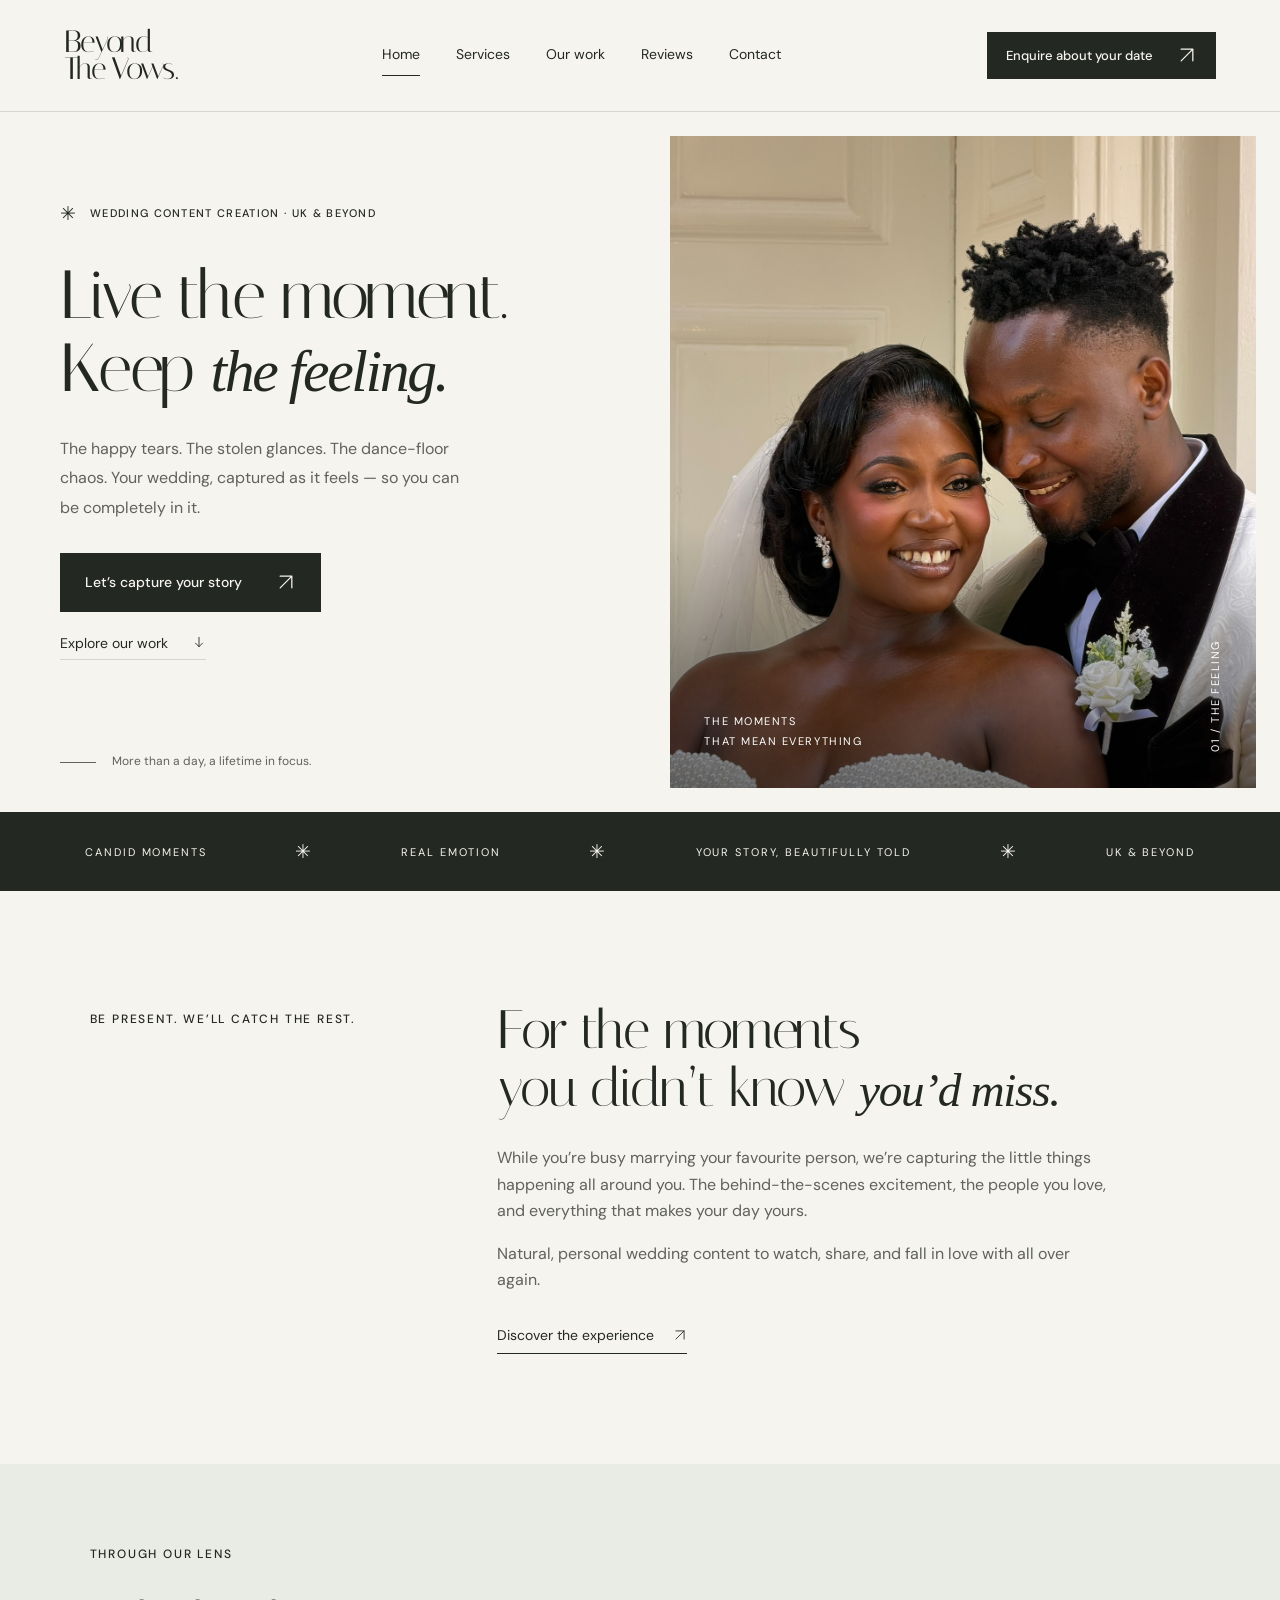
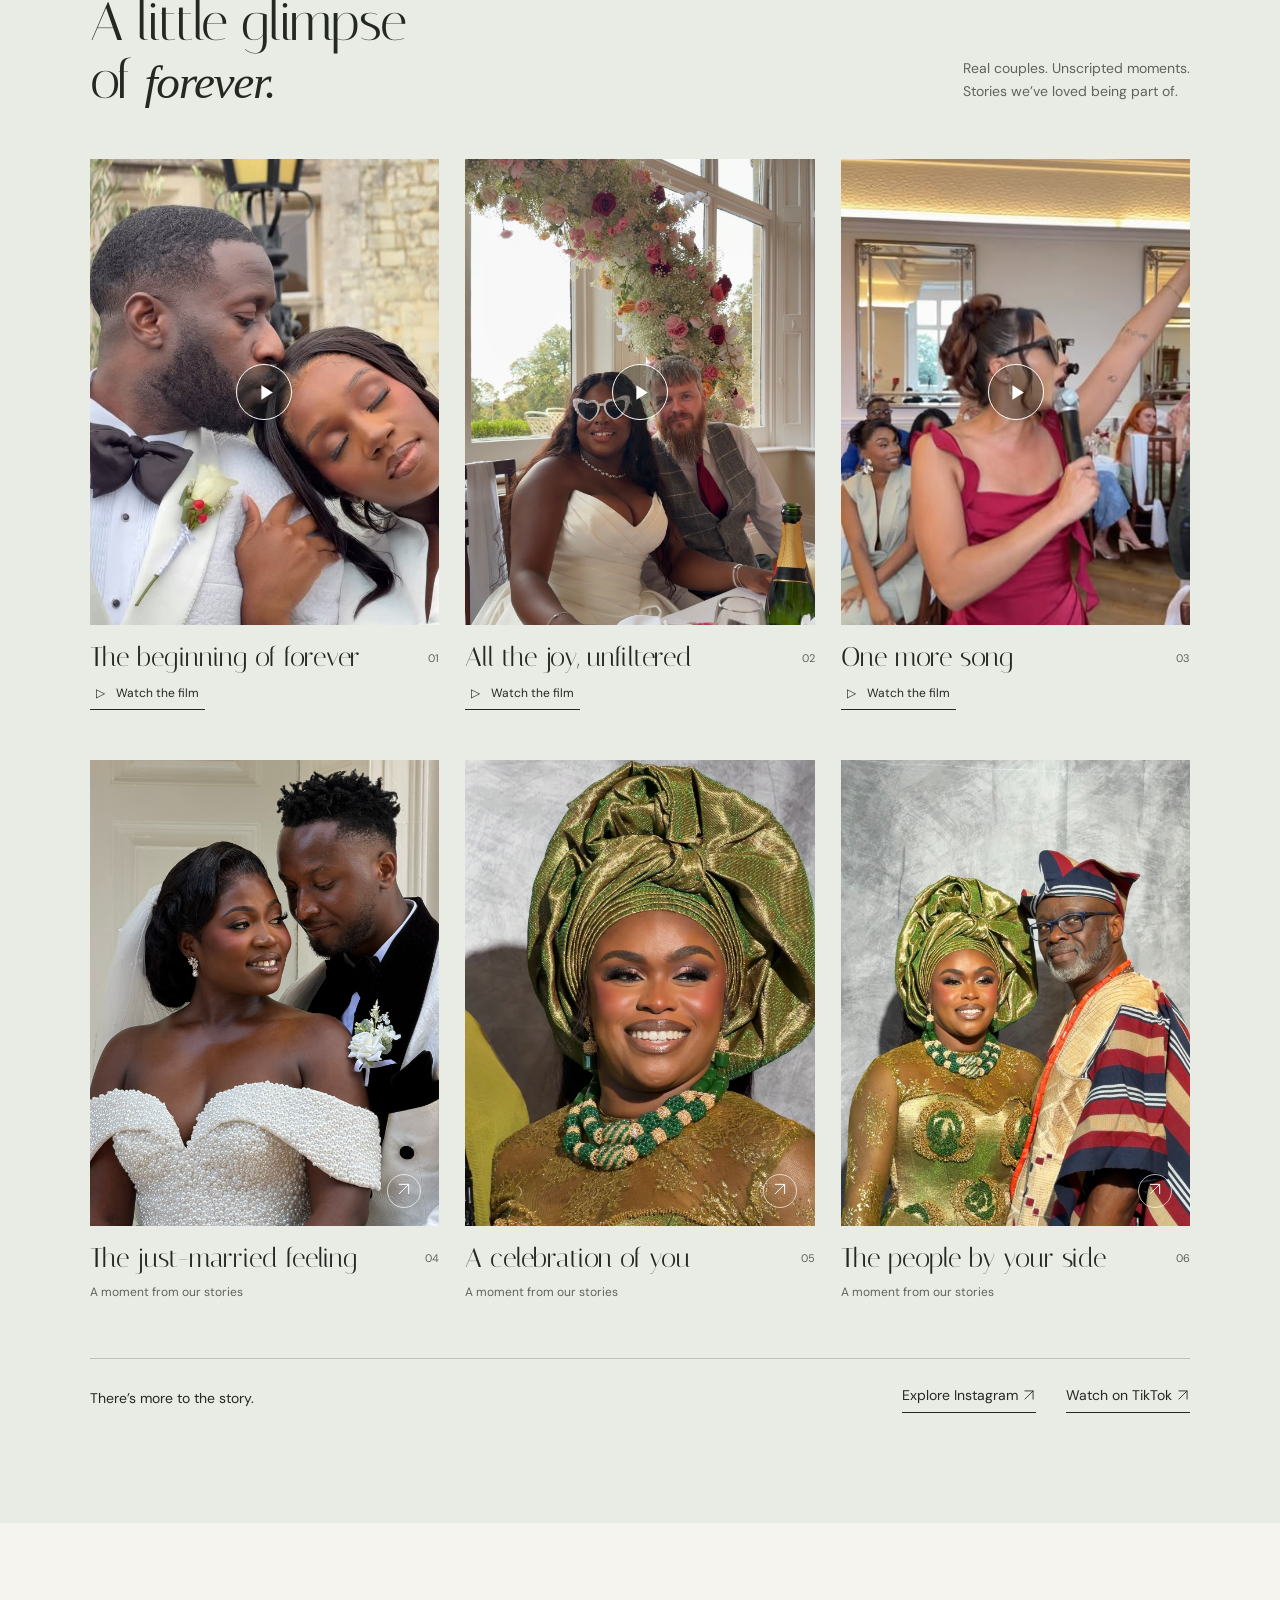
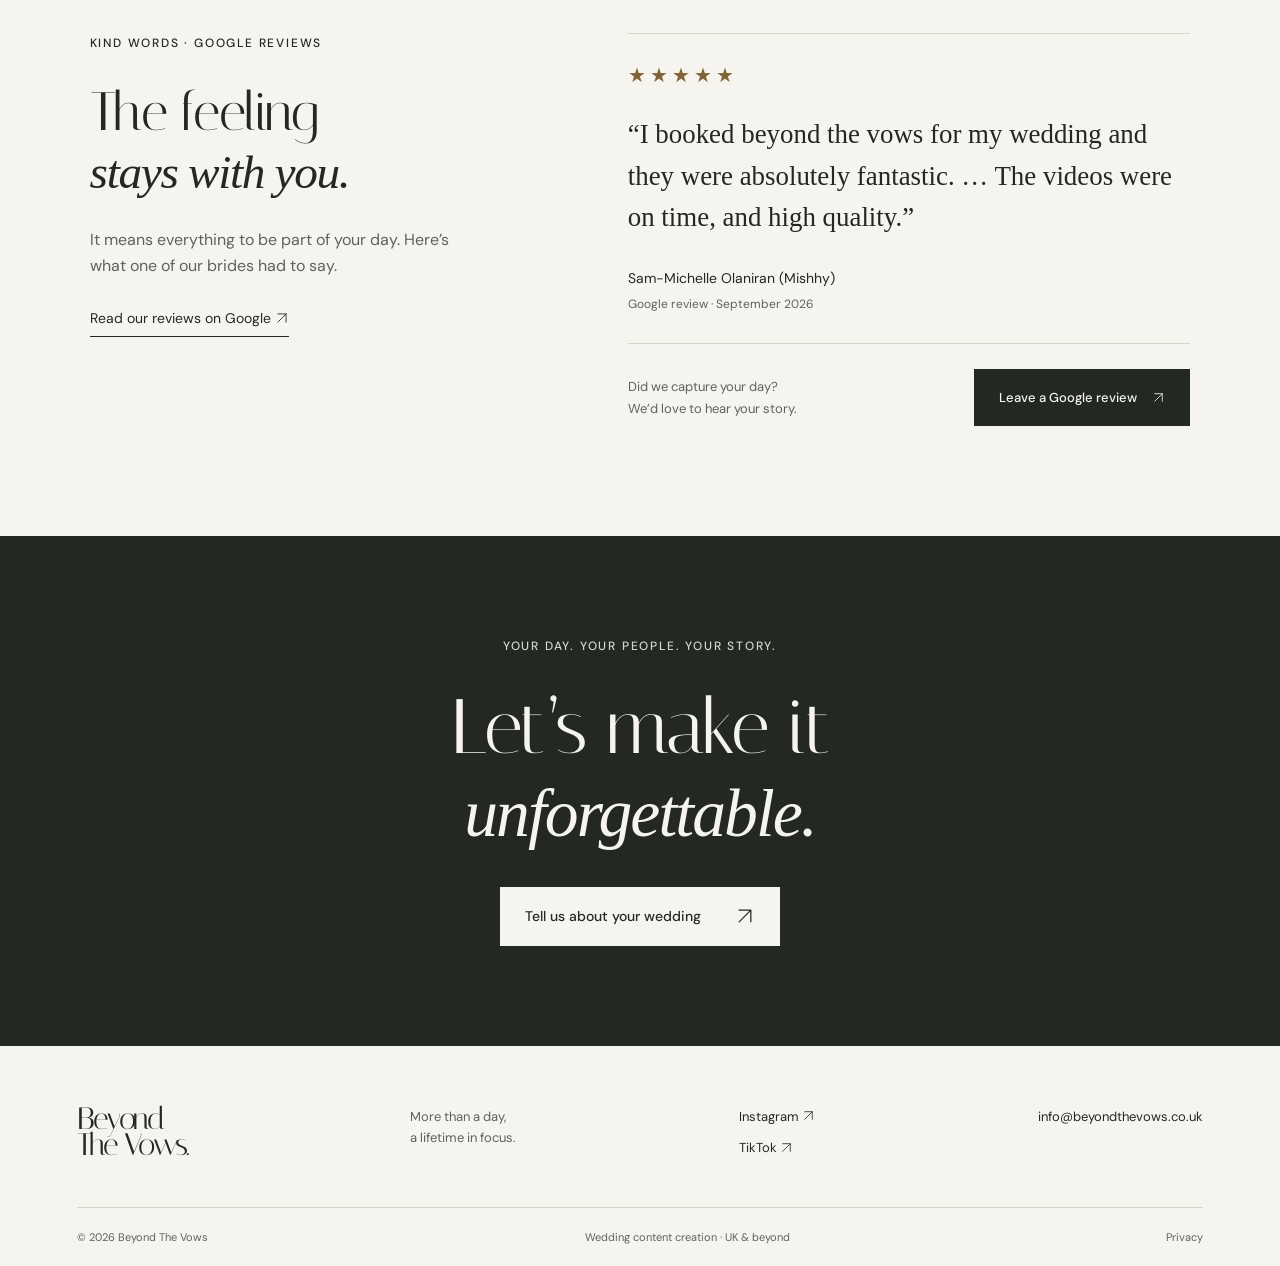
==== index.html @ 757d2499 "Keep enquiry submissions and confirmation on the website" ====
<!doctype html><html lang="en-GB"><head><meta charset="utf-8"><meta name="viewport" content="width=device-width,initial-scale=1"><title>Wedding content creation, UK & beyond | Beyond The Vows</title><meta name="description" content="Candid wedding content for the moments you want to relive. Explore real weddings with Beyond The Vows, serving the UK and beyond."><meta name="theme-color" content="#242823"><link rel="icon" type="image/svg+xml" href="assets/favicon.svg"><link rel="preconnect" href="https://fonts.googleapis.com"><link rel="preconnect" href="https://fonts.gstatic.com" crossorigin><link href="https://fonts.googleapis.com/css2?family=DM+Sans:wght@400;500;600&family=Italiana&display=swap" rel="stylesheet"><link rel="stylesheet" href="assets/style.css?v=20260917d"><script src="assets/site.js?v=20260917d" defer></script></head><body><a class="skip" href="#main">Skip to content</a><header class="header"><a class="wordmark" href="index.html" aria-label="Beyond The Vows home">Beyond<span>The Vows<span class="logo-dot">.</span></span></a><button class="menu-toggle" aria-controls="navigation" aria-expanded="false">Menu <span aria-hidden="true">☰</span></button><nav id="navigation" aria-label="Main navigation"><a href="index.html" aria-current="page" >Home</a><a href="services.html" >Services</a><a href="index.html#our-work" >Our work</a><a href="index.html#reviews">Reviews</a><a href="contact.html" >Contact</a></nav><a class="button small header-cta" href="contact.html">Enquire about your date <span aria-hidden="true"><svg class="arrow-icon" xmlns="http://www.w3.org/2000/svg" viewBox="0 0 24 24" aria-hidden="true" focusable="false"><path d="M5 19 19 5M5 5h14v14"/></svg></span></a></header><main id="main"><section class="hero"><div class="hero-copy"><p class="eyebrow"><span class="tiny-star" aria-hidden="true">✳</span> WEDDING CONTENT CREATION · UK & BEYOND</p><h1>Live the moment.<br>Keep <em>the feeling.</em></h1><p class="hero-description">The happy tears. The stolen glances. The dance-floor chaos. Your wedding, captured as it feels — so you can be completely in it.</p><a class="button" href="contact.html">Let’s capture your story <span aria-hidden="true"><svg class="arrow-icon" xmlns="http://www.w3.org/2000/svg" viewBox="0 0 24 24" aria-hidden="true" focusable="false"><path d="M5 19 19 5M5 5h14v14"/></svg></span></a><a class="hero-work" href="#our-work">Explore our work <span aria-hidden="true"><svg class="arrow-icon" xmlns="http://www.w3.org/2000/svg" viewBox="0 0 24 24" aria-hidden="true" focusable="false"><path d="M12 4v16m-6-6 6 6 6-6"/></svg></span></a><div class="hero-note"><span class="rule"></span><span>More than a day, a lifetime in focus.</span></div></div><div class="hero-photo"><img src="assets/wedding-smiles.jpg" alt="A smiling bride and groom embracing in their wedding outfits" width="1330" height="2364" fetchpriority="high"><div class="photo-corner">THE MOMENTS<br>THAT MEAN EVERYTHING</div><span class="photo-index">01 / THE FEELING</span></div></section><div class="ribbon"><span>CANDID MOMENTS</span><span aria-hidden="true">✳</span><span>REAL EMOTION</span><span aria-hidden="true">✳</span><span>YOUR STORY, BEAUTIFULLY TOLD</span><span aria-hidden="true">✳</span><span>UK & BEYOND</span></div><section class="intro section"><p class="eyebrow">BE PRESENT. WE’LL CATCH THE REST.</p><div><h2>For the moments<br>you didn’t know <em>you’d miss.</em></h2><p>While you’re busy marrying your favourite person, we’re capturing the little things happening all around you. The behind-the-scenes excitement, the people you love, and everything that makes your day yours.</p><p>Natural, personal wedding content to watch, share, and fall in love with all over again.</p><a class="text-link" href="services.html">Discover the experience <span aria-hidden="true"><svg class="arrow-icon" xmlns="http://www.w3.org/2000/svg" viewBox="0 0 24 24" aria-hidden="true" focusable="false"><path d="M5 19 19 5M5 5h14v14"/></svg></span></a></div></section><section class="portfolio section" id="our-work"><div class="section-heading"><div><p class="eyebrow">THROUGH OUR LENS</p><h2>A little glimpse<br>of <em>forever.</em></h2></div><p>Real couples. Unscripted moments.<br>Stories we’ve loved being part of.</p></div><div class="gallery"><article class="gallery-card"><button class="gallery-image film-cover" data-instagram="DRDBR7rDGBU" data-title="The beginning of forever" aria-label="Play film: The beginning of forever" aria-haspopup="dialog"><img src="assets/beginning-of-forever-cover.jpg" alt="Cover of Seyi and Sam-Michelle’s wedding film" width="640" height="1136" loading="lazy"><span class="image-play" aria-hidden="true"><svg viewBox="0 0 24 24" focusable="false"><path d="m9 5 11 7-11 7Z"/></svg></span></button><div class="card-caption"><h3>The beginning of forever</h3><span>01</span></div><button class="text-link video-link" data-instagram="DRDBR7rDGBU" data-title="The beginning of forever" aria-label="Watch the film: The beginning of forever" aria-haspopup="dialog"><span aria-hidden="true">▷</span> Watch the film</button></article><article class="gallery-card"><button class="gallery-image film-cover" data-instagram="DdHha7pMp6d" data-title="All the joy, unfiltered" aria-label="Play film: All the joy, unfiltered" aria-haspopup="dialog"><img src="assets/all-the-joy-cover.jpg" alt="Newlyweds celebrating beneath a pink and white floral arch" width="1206" height="2132" loading="lazy"><span class="image-play" aria-hidden="true"><svg viewBox="0 0 24 24" focusable="false"><path d="m9 5 11 7-11 7Z"/></svg></span></button><div class="card-caption"><h3>All the joy, unfiltered</h3><span>02</span></div><button class="text-link video-link" data-instagram="DdHha7pMp6d" data-title="All the joy, unfiltered" aria-label="Watch the film: All the joy, unfiltered" aria-haspopup="dialog"><span aria-hidden="true">▷</span> Watch the film</button></article><article class="gallery-card"><button class="gallery-image film-cover" data-video="7684363914225732886" data-title="One more song" aria-label="Play film: One more song" aria-haspopup="dialog"><img src="assets/party.jpg" alt="A wedding guest singing at the reception" width="640" height="1138" loading="lazy"><span class="image-play" aria-hidden="true"><svg viewBox="0 0 24 24" focusable="false"><path d="m9 5 11 7-11 7Z"/></svg></span></button><div class="card-caption"><h3>One more song</h3><span>03</span></div><button class="text-link video-link" data-video="7684363914225732886" data-title="One more song" aria-label="Watch the film: One more song" aria-haspopup="dialog"><span aria-hidden="true">▷</span> Watch the film</button></article><article class="gallery-card"><button class="gallery-image" data-image="assets/wedding-embrace.jpg" data-title="The just-married feeling" aria-label="View photo: The just-married feeling"><img src="assets/wedding-embrace.jpg" alt="A bride holding white calla lilies with her groom beside her" width="1330" height="2364" loading="lazy"><span class="image-expand" aria-hidden="true"><svg class="arrow-icon" xmlns="http://www.w3.org/2000/svg" viewBox="0 0 24 24" aria-hidden="true" focusable="false"><path d="M5 19 19 5M5 5h14v14"/></svg></span></button><div class="card-caption"><h3>The just-married feeling</h3><span>04</span></div><p class="photo-label">A moment from our stories</p></article><article class="gallery-card"><button class="gallery-image" data-image="assets/traditional-bride.jpg" data-title="A celebration of you" aria-label="View photo: A celebration of you"><img src="assets/traditional-bride.jpg" alt="A smiling bride wearing a green gele and gold embroidered outfit" width="1206" height="2125" loading="lazy"><span class="image-expand" aria-hidden="true"><svg class="arrow-icon" xmlns="http://www.w3.org/2000/svg" viewBox="0 0 24 24" aria-hidden="true" focusable="false"><path d="M5 19 19 5M5 5h14v14"/></svg></span></button><div class="card-caption"><h3>A celebration of you</h3><span>05</span></div><p class="photo-label">A moment from our stories</p></article><article class="gallery-card"><button class="gallery-image" data-image="assets/traditional-portrait.jpg" data-title="The people by your side" aria-label="View photo: The people by your side"><img src="assets/traditional-portrait.jpg" alt="A bride in green and gold standing beside a guest in traditional attire" width="1206" height="2138" loading="lazy"><span class="image-expand" aria-hidden="true"><svg class="arrow-icon" xmlns="http://www.w3.org/2000/svg" viewBox="0 0 24 24" aria-hidden="true" focusable="false"><path d="M5 19 19 5M5 5h14v14"/></svg></span></button><div class="card-caption"><h3>The people by your side</h3><span>06</span></div><p class="photo-label">A moment from our stories</p></article></div><div class="social-line"><span>There’s more to the story.</span><a class="text-link" href="https://www.instagram.com/beyondthevows.co/" target="_blank" rel="noopener noreferrer">Explore Instagram <svg class="arrow-icon" xmlns="http://www.w3.org/2000/svg" viewBox="0 0 24 24" aria-hidden="true" focusable="false"><path d="M5 19 19 5M5 5h14v14"/></svg></a><a class="text-link" href="https://www.tiktok.com/@beyondthevows.co" target="_blank" rel="noopener noreferrer">Watch on TikTok <svg class="arrow-icon" xmlns="http://www.w3.org/2000/svg" viewBox="0 0 24 24" aria-hidden="true" focusable="false"><path d="M5 19 19 5M5 5h14v14"/></svg></a></div></section><section class="reviews section" id="reviews" aria-labelledby="reviews-title">
<div class="reviews-intro"><p class="eyebrow">KIND WORDS · GOOGLE REVIEWS</p><h2 id="reviews-title">The feeling<br><em>stays with you.</em></h2><p>It means everything to be part of your day. Here’s what one of our brides had to say.</p><a class="text-link" href="https://www.google.com/maps?cid=11068887246917935304" target="_blank" rel="noopener noreferrer">Read our reviews on Google <svg class="arrow-icon" xmlns="http://www.w3.org/2000/svg" viewBox="0 0 24 24" aria-hidden="true" focusable="false"><path d="M5 19 19 5M5 5h14v14"/></svg></a></div>
<div class="review-card"><p class="review-stars" aria-label="5 out of 5 stars"><span aria-hidden="true">★★★★★</span></p><blockquote cite="https://www.google.com/maps?cid=11068887246917935304"><p>“I booked beyond the vows for my wedding and they were absolutely fantastic. … The videos were on time, and high quality.”</p></blockquote><p class="review-author">Sam-Michelle Olaniran (Mishhy)<span>Google review · September 2026</span></p><div class="review-invitation"><p>Did we capture your day?<br>We’d love to hear your story.</p><a class="button" href="https://g.page/r/CcggZTtOlpyZECE/review" target="_blank" rel="noopener noreferrer">Leave a Google review <svg class="arrow-icon" xmlns="http://www.w3.org/2000/svg" viewBox="0 0 24 24" aria-hidden="true" focusable="false"><path d="M5 19 19 5M5 5h14v14"/></svg></a></div></div>
</section><section class="closing"><p class="eyebrow">YOUR DAY. YOUR PEOPLE. YOUR STORY.</p><h2>Let’s make it<br><em>unforgettable.</em></h2><a class="button cream" href="contact.html">Tell us about your wedding <span aria-hidden="true"><svg class="arrow-icon" xmlns="http://www.w3.org/2000/svg" viewBox="0 0 24 24" aria-hidden="true" focusable="false"><path d="M5 19 19 5M5 5h14v14"/></svg></span></a></section></main><footer><div class="footer-top"><a class="wordmark" href="index.html">Beyond<span>The Vows.</span></a><p>More than a day,<br>a lifetime in focus.</p><div><a href="https://www.instagram.com/beyondthevows.co/" target="_blank" rel="noopener noreferrer">Instagram <svg class="arrow-icon" xmlns="http://www.w3.org/2000/svg" viewBox="0 0 24 24" aria-hidden="true" focusable="false"><path d="M5 19 19 5M5 5h14v14"/></svg></a><a href="https://www.tiktok.com/@beyondthevows.co" target="_blank" rel="noopener noreferrer">TikTok <svg class="arrow-icon" xmlns="http://www.w3.org/2000/svg" viewBox="0 0 24 24" aria-hidden="true" focusable="false"><path d="M5 19 19 5M5 5h14v14"/></svg></a></div><a class="email" href="mailto:info@beyondthevows.co.uk">info@beyondthevows.co.uk</a></div><div class="footer-bottom"><span>© <span data-year>2026</span> Beyond The Vows</span><span>Wedding content creation · UK & beyond</span><a href="contact.html#privacy">Privacy</a></div></footer><dialog id="media-dialog" aria-labelledby="media-title"><div class="dialog-top"><h2 id="media-title">A moment to keep</h2><button class="close-dialog" aria-label="Close gallery">✕</button></div><div id="media-content"></div><p id="media-caption"></p></dialog></body></html>
---- assets/style.css ----
:root{--paper:#f6f4ef;--ink:#242823;--muted:#60625b;--line:#d6d6cd;--serif:'Italiana',Georgia,serif;--sans:'DM Sans',Arial,sans-serif}*{box-sizing:border-box}html{scroll-behavior:smooth;scroll-padding-top:100px}body{margin:0;background:var(--paper);color:var(--ink);font-family:var(--sans);font-size:16px;line-height:1.65}a{color:inherit;text-decoration:none}button,input,select,textarea{font:inherit}button,a,input,textarea,select{-webkit-tap-highlight-color:transparent}button{cursor:pointer;color:inherit}button:disabled{cursor:wait}a:focus-visible,button:focus-visible,input:focus-visible,textarea:focus-visible,select:focus-visible,summary:focus-visible{outline:2px solid #89633c;outline-offset:5px}img{display:block;width:100%;object-fit:cover}h1,h2,h3,p{margin-top:0}h1,h2,h3{font-family:var(--serif);font-weight:400;line-height:1.08}h1{font-size:clamp(3.5rem,5.3vw,6rem);letter-spacing:-.035em;margin-bottom:28px}h2{font-size:clamp(2.8rem,4.2vw,4.8rem);letter-spacing:-.025em;margin-bottom:28px}h3{font-size:1.8rem}em{font-family:Georgia,serif;font-weight:400;font-size:.88em}p{color:var(--muted)}.eyebrow{font-size:12px;font-weight:500;letter-spacing:.15em;line-height:1.8;color:var(--ink);margin-bottom:28px}.header{height:112px;padding:0 5%;display:flex;align-items:center;justify-content:space-between;gap:25px;border-bottom:1px solid var(--line)}.wordmark{font-family:var(--serif);font-size:31px;line-height:.86;letter-spacing:-1.7px;display:inline-block;flex-shrink:0}.wordmark>span{display:block}.logo-dot{margin-left:2px}.header nav{display:flex;gap:36px}.header nav a{font-size:14px;padding:8px 0}.header nav a[aria-current]{border-bottom:1px solid}.button{display:inline-flex;align-items:center;justify-content:space-between;gap:34px;background:var(--ink);color:var(--paper);padding:17px 24px;border:1px solid var(--ink);font-size:14px;font-weight:500;transition:background .2s,transform .2s}.button:hover{background:#434b40;transform:translateY(-2px)}.button span{font-size:20px;line-height:1}.button.small{padding:12px 18px;font-size:13px;gap:24px}.menu-toggle{display:none}.hero{display:grid;grid-template-columns:1.1fr 1fr;min-height:700px}.hero-copy{padding:85px 7% 40px 9%;display:flex;flex-direction:column;align-items:flex-start}.hero .eyebrow{letter-spacing:.12em;font-size:11px}.tiny-star{font-size:19px;vertical-align:middle;margin-right:8px}.hero-description{max-width:410px;line-height:1.85;margin-bottom:30px}.hero-work{font-size:14px;border-bottom:1px solid var(--line);padding-bottom:4px;margin-top:20px}.hero-work span{margin-left:20px}.hero-note{display:flex;align-items:center;gap:16px;font-size:12px;color:var(--muted);margin-top:auto;padding-top:50px}.rule{width:36px;height:1px;background:var(--muted)}.hero-photo{position:relative;min-width:0;overflow:hidden;margin:24px 24px 24px 0}.hero-photo>img{position:absolute;height:100%;object-position:center 38%}.hero-photo:after{content:'';position:absolute;inset:60% 0 0;background:linear-gradient(transparent,#0008)}.photo-corner,.photo-index{position:absolute;color:white;z-index:1;font-size:11px;letter-spacing:.14em;line-height:1.8}.photo-corner{bottom:36px;left:34px}.photo-index{right:30px;bottom:36px;writing-mode:vertical-rl;transform:rotate(180deg)}.ribbon{display:flex;justify-content:space-around;align-items:center;gap:20px;background:var(--ink);color:var(--paper);padding:24px 4%;font-size:11px;letter-spacing:.17em}.ribbon>span:nth-child(even){font-size:19px}.section{padding:110px 7%}.intro{display:grid;grid-template-columns:1fr 2fr;gap:60px}.intro .eyebrow{padding-top:8px}.intro p:not(.eyebrow){max-width:610px}.text-link{display:inline-block;font-size:14px;border-bottom:1px solid var(--ink);padding-bottom:5px;background:none;border-top:0;border-left:0;border-right:0}.text-link span{margin-left:15px}.intro .text-link{margin-top:15px}.portfolio{padding-top:80px;background:#e9ebe5}.section-heading{display:flex;justify-content:space-between;align-items:flex-end;gap:35px;margin-bottom:50px}.section-heading h2{margin-bottom:0}.section-heading>p{font-size:14px;margin-bottom:6px}.gallery{display:grid;grid-template-columns:repeat(3,minmax(0,1fr));gap:50px 26px}.gallery-image{border:0;background:var(--ink);padding:0;width:100%;position:relative;overflow:hidden;display:block}.gallery-image img{aspect-ratio:3/4;height:auto;transition:transform .6s}.gallery-image:hover img{transform:scale(1.035)}.image-expand{position:absolute;right:18px;bottom:18px;width:34px;height:34px;border:1px solid #fffa;border-radius:50%;color:white;line-height:30px}.card-caption{display:flex;gap:10px;align-items:center;justify-content:space-between;padding-top:18px}.card-caption h3{font-size:1.7rem;margin:0}.card-caption>span{font-size:11px;color:var(--muted)}.video-link,.photo-label{font-size:12px;margin-top:10px}.video-link span{margin:0 8px 0 0}.photo-label{margin-bottom:0}.social-line{border-top:1px solid #bdc2b8;display:flex;gap:30px;align-items:center;margin-top:55px;padding-top:25px;font-size:14px}.social-line>span{margin-right:auto}.closing{text-align:center;background:var(--ink);color:var(--paper);padding:100px 20px}.closing p{color:#d5d7cf}.closing h2{font-size:clamp(3.5rem,6vw,6.5rem);margin-bottom:35px}.button.cream{background:var(--paper);color:var(--ink);border-color:var(--paper)}.button.cream:hover{background:#dfdfd4}footer{padding:60px 6% 20px}.footer-top{display:flex;gap:40px;justify-content:space-between;align-items:flex-start;padding-bottom:45px}.footer-top p,.footer-top a:not(.wordmark){font-size:13px}.footer-top>div{display:flex;flex-direction:column;gap:10px}.footer-bottom{border-top:1px solid var(--line);padding-top:20px;display:flex;justify-content:space-between;gap:20px;font-size:11px;color:var(--muted)}.skip{position:fixed;top:-100px;left:20px;background:var(--ink);color:white;padding:12px;z-index:100}.skip:focus{top:10px}dialog{width:min(760px,94vw);max-height:94vh;padding:24px;background:var(--paper);border:0;overflow:auto}dialog::backdrop{background:#151913d9;backdrop-filter:blur(4px)}.dialog-top{display:flex;justify-content:space-between;gap:20px;align-items:center;margin-bottom:16px}.dialog-top h2{font-size:26px;margin:0}.close-dialog{border:1px solid var(--line);background:none;width:42px;height:42px;flex-shrink:0}.modal-image{width:100%;height:68vh;object-fit:contain}.video-frame{display:block;aspect-ratio:9/16;width:min(100%,350px);max-height:67vh;margin:auto;border:0;background:#000}#media-caption{font-size:13px;margin:16px 0 0;text-align:center}#media-caption a{text-decoration:underline}.page-intro{padding:85px 7% 75px;max-width:1100px}.page-intro>p:last-child{max-width:550px}.service-feature{display:grid;grid-template-columns:1fr 1fr;gap:8%;align-items:center;padding-top:0}.service-feature img{height:600px}.service-feature p{max-width:520px}.service-list{list-style:none;padding:0;margin:30px 0}.service-list li{border-top:1px solid var(--line);padding:14px 0;display:flex;gap:22px}.service-list span{font-size:12px;color:var(--muted);padding-top:4px}.service-list strong{font-weight:500}.offerings{background:#e9ebe5}.service-cards{display:grid;grid-template-columns:repeat(3,1fr);gap:35px}.service-card{border-top:1px solid #afb5a8;padding-top:25px}.service-card .number{font-size:12px}.service-card h3{margin:25px 0 20px;font-size:2.2rem}.service-card p{font-size:15px}.faq{max-width:980px;margin:auto}.faq details{border-bottom:1px solid var(--line);padding:22px 0}.faq summary{cursor:pointer;list-style:none;display:flex;justify-content:space-between;gap:20px}.faq summary:after{content:'+'}.faq details[open] summary:after{content:'−'}.faq details p{margin:20px 0 0}.contact-layout{display:grid;grid-template-columns:.8fr 1.2fr;gap:10%;padding-top:80px;align-items:start}.contact-copy h1{font-size:clamp(3.5rem,5vw,5.8rem)}.contact-copy>p{max-width:360px}.contact-address{margin:30px 0 36px;font-size:15px;text-decoration:underline;display:block;overflow-wrap:anywhere}.contact-photo{width:80%;aspect-ratio:4/3;object-position:center 35%;margin-top:36px}.form-heading{display:flex;justify-content:space-between;align-items:center;gap:20px;border-bottom:1px solid var(--line);padding-bottom:20px;margin-bottom:25px}.form-heading h2{font-size:30px;margin:0}.form-heading span{font-size:12px;color:var(--muted)}.form-grid{display:grid;grid-template-columns:1fr 1fr;gap:22px}.field.full{grid-column:1/-1}label{display:block;font-size:13px;margin-bottom:7px}input,select,textarea{width:100%;background:transparent;border:1px solid #bfc1b6;padding:13px 14px;color:var(--ink);border-radius:0;min-height:48px}textarea{resize:vertical;min-height:130px}input::placeholder,textarea::placeholder{color:#777b71}input[type=checkbox]{width:18px;height:18px;min-height:18px;flex-shrink:0;accent-color:var(--ink)}.consent{display:flex;align-items:flex-start;gap:10px;margin:24px 0;font-size:12px;color:var(--muted)}.consent a{text-decoration:underline}.form-note{font-size:12px;margin-top:18px}.form-note a{text-decoration:underline}.privacy{padding-top:30px;padding-bottom:75px;max-width:1000px}.privacy h2{font-size:30px}.privacy p{font-size:14px}.honeypot{display:none}.thank-you{min-height:60vh;text-align:center;padding:100px 20px}.thank-you p{max-width:560px;margin:0 auto 28px}
@media(min-width:1600px){.hero{min-height:850px}.hero-copy{padding-top:120px}.hero-photo{margin-right:5%}}@media(max-width:1000px){.header{padding:0 5%;height:90px}.header nav{gap:23px}.header-cta{display:none}.hero{min-height:640px}.hero-copy{padding:60px 7% 35px 10%}.hero .eyebrow{font-size:10px}.hero h1{font-size:4rem}.section{padding:80px 6%}.intro{gap:30px}.card-caption h3{font-size:1.4rem}.footer-top{flex-wrap:wrap}.service-feature{gap:5%}.service-feature img{height:520px}.contact-layout{gap:6%}.form-grid{gap:18px}.contact-photo{width:100%}}
@media(max-width:700px){.header{height:84px;position:relative;gap:15px}.wordmark{font-size:28px}.menu-toggle{display:flex;gap:14px;background:none;border:0;font-size:14px;padding:12px 0}.header nav{display:none;position:absolute;top:83px;left:0;right:0;background:var(--paper);z-index:10;padding:20px 6%;border-bottom:1px solid var(--line);box-shadow:0 10px 15px #0001}.header nav.open{display:flex;flex-direction:column;gap:10px}.header nav a{font-size:17px;width:fit-content}.hero{display:flex;flex-direction:column;min-height:0}.hero-copy{padding:46px 6% 35px}.hero .eyebrow{font-size:10px;margin-bottom:24px}.hero h1{font-size:clamp(3.1rem,10.5vw,4.6rem)}.hero-description{font-size:15px;max-width:450px}.hero-note{padding-top:30px}.hero-photo{margin:0 6% 24px;height:480px}.hero-photo>img{object-position:center 38%}.photo-corner{bottom:24px;left:24px}.ribbon{padding:20px 6%;flex-wrap:wrap;gap:10px 18px;font-size:9px;justify-content:center}.ribbon>span:nth-child(even){font-size:13px}.ribbon>span:nth-last-child(-n+2){display:none}.section{padding:65px 6%}.intro{grid-template-columns:1fr;gap:5px}.intro>.eyebrow{margin-bottom:18px}.section-heading{display:block;margin-bottom:35px}.section-heading>p{margin-top:20px}.gallery{grid-template-columns:1fr 1fr;gap:32px 16px}.card-caption{padding-top:12px}.card-caption h3{font-size:1.35rem;line-height:1.2}.card-caption>span{display:none}.video-link,.photo-label{font-size:11px}.social-line{flex-wrap:wrap;gap:20px}.social-line>span{width:100%}.closing{padding:75px 6%}.closing h2{font-size:4rem}.footer-top{gap:30px}.footer-top>p{margin-left:auto}.footer-top .email{width:100%}.footer-bottom{flex-wrap:wrap;font-size:10px;gap:12px}.footer-bottom>span:nth-child(2){order:3;width:100%}.page-intro{padding:55px 6% 40px}.service-feature{display:flex;flex-direction:column-reverse;gap:35px;padding-top:0}.service-feature img{height:460px}.service-cards{grid-template-columns:1fr;gap:35px}.service-card h3{margin-top:15px}.contact-layout{display:block;padding-top:50px}.contact-copy h1{font-size:3.9rem}.contact-photo{display:none}.contact-copy{margin-bottom:50px}.form-grid{grid-template-columns:1fr}.field.full{grid-column:auto}.form-heading h2{font-size:27px}.contact-layout .button{width:100%}.privacy{padding-top:0}.modal-image{height:60vh}.dialog-top h2{font-size:23px}dialog{padding:18px}}
@media(prefers-reduced-motion:reduce){html{scroll-behavior:auto}*,*:before,*:after{transition:none!important}}
/* Wedding collections, as supplied in the Beyond The Vows content guide. */
.collections-intro{padding-bottom:45px}.collections{padding-top:0;display:grid;grid-template-columns:repeat(2,minmax(0,1fr));gap:24px}.collection-card{border:1px solid var(--line);padding:32px;display:flex;flex-direction:column}.collection-card:first-child{grid-column:1/-1;display:grid;grid-template-columns:1fr 1fr;column-gap:50px}.collection-card:first-child>.eyebrow{grid-column:1/-1}.collection-card:first-child .collection-title{align-self:start}.collection-card:first-child ul{grid-column:2;grid-row:2/4;padding-top:0;border-top:0;margin:0}.collection-card:first-child .button{justify-self:start;align-self:end}.collection-card .eyebrow{margin-bottom:18px}.collection-title{display:flex;align-items:baseline;justify-content:space-between;gap:20px}.collection-title h3{font-size:2.5rem;margin-bottom:0}.collection-price{font-size:1.9rem;color:var(--ink);margin:0;white-space:nowrap}.collection-card ul{border-top:1px solid var(--line);list-style:none;padding:22px 0 0;margin:22px 0 25px;flex:1}.collection-card li{font-size:15px;margin-bottom:12px;padding-left:18px;position:relative}.collection-card li:before{content:'·';position:absolute;left:0}.collection-card .button{width:fit-content;margin-top:10px;font-size:13px;gap:20px}.collection-note{grid-column:1/-1;font-size:14px;max-width:820px;margin:8px 0 0}.delivery{background:var(--ink);color:var(--paper);display:grid;grid-template-columns:1fr 1.1fr;gap:7%;align-items:center;padding-top:75px;padding-bottom:75px}.delivery h2{margin:0}.delivery .eyebrow,.delivery p{color:#d5d7cf}.delivery-times{display:grid;grid-template-columns:1fr 1fr;gap:30px;margin-bottom:28px}.delivery-times strong{font-family:var(--serif);font-size:3.2rem;font-weight:400;line-height:1.2;display:block;margin-bottom:12px}.delivery-times span{font-size:14px;display:block;max-width:210px}.delivery-details>p{border-top:1px solid #6a7065;padding-top:24px;font-size:14px;margin:0}.extras{display:grid;grid-template-columns:1fr 1.1fr;gap:7%;align-items:start}.addon-list{margin:0}.addon-list>div{display:flex;justify-content:space-between;gap:20px;border-bottom:1px solid var(--line);padding:20px 0}.addon-list>div:first-child{border-top:1px solid var(--line)}.addon-list dt{font-size:17px}.addon-list dd{margin:0;font-size:20px;white-space:nowrap}.addon-list dd span{font-size:14px}.booking{background:#e9ebe5}.balance-note{font-size:15px;border-top:1px solid #bdc2b8;margin:35px 0 0;padding-top:25px}.balance-note strong{font-weight:500;color:var(--ink)}
@media(max-width:1000px){.collection-card{padding:26px}.collection-title h3{font-size:2rem}.collection-price{font-size:1.7rem}.collection-card:first-child{column-gap:30px}.delivery{gap:5%}.delivery-times{gap:20px}.delivery-times strong{font-size:2.6rem}}
@media(max-width:700px){.collections-intro{padding-bottom:35px}.collections{grid-template-columns:1fr;padding-top:0;gap:20px}.collection-card,.collection-card:first-child{display:flex;grid-column:auto;padding:25px}.collection-card:first-child ul{border-top:1px solid var(--line);padding-top:22px;margin:22px 0 25px}.collection-card:first-child .button{align-self:start}.collection-title h3{font-size:2.2rem}.collection-price{font-size:1.8rem}.collection-card li{font-size:14px}.collection-card .button{width:100%}.collection-note{grid-column:auto}.delivery,.extras{grid-template-columns:1fr;gap:32px}.delivery-times strong{font-size:2.5rem}.delivery-times span{font-size:13px}.addon-list dt{font-size:15px}.addon-list dd{font-size:18px}.balance-note{font-size:14px}}

/* Use the same vector geometry on desktop and mobile, independent of emoji fonts. */
.arrow-icon{display:inline-block;width:1em;height:1em;vertical-align:-.12em;flex-shrink:0;fill:none;stroke:currentColor;stroke-width:1.5;stroke-linecap:round;stroke-linejoin:round}

/* Original portrait photography and the Instagram film. */
.gallery-image img{object-position:center 10%}
.service-feature img{object-position:center 10%}
.gallery-cover img{object-fit:contain;background:#d9dacd}
.instagram-frame{display:block;width:min(100%,440px);height:620px;max-height:67vh;margin:auto;border:0;background:white}
.reviews{display:grid;grid-template-columns:1fr 1.25fr;gap:8%;align-items:start}
.reviews-intro>p:not(.eyebrow){max-width:360px}
.reviews-intro .text-link{margin-top:12px}
.review-card{border-top:1px solid var(--line);padding-top:25px}
.review-stars{color:#826337;font-size:20px;letter-spacing:.2em;margin-bottom:22px}
.review-card blockquote{margin:0}
.review-card blockquote p{font-family:Georgia,serif;font-size:clamp(1.45rem,2.1vw,2rem);line-height:1.55;color:var(--ink)}
.review-author{font-size:14px;color:var(--ink);margin:28px 0}
.review-author span{display:block;color:var(--muted);font-size:12px;margin-top:5px}
.review-invitation{border-top:1px solid var(--line);padding-top:25px;display:flex;flex-wrap:wrap;align-items:center;gap:20px}
.review-invitation p{font-size:13px;margin:0;flex:1;min-width:155px}
.review-invitation .button{font-size:13px;gap:15px}
.contact-photo{height:auto;aspect-ratio:3/4;object-position:center 32%}
@media(max-width:700px){.reviews{grid-template-columns:1fr;gap:35px}.review-invitation{align-items:flex-start;flex-direction:column}.instagram-frame{height:560px}}

/* Film covers open the existing on-page dialog. */
.film-cover img{object-position:center 50%}
.image-play{position:absolute;left:50%;top:50%;transform:translate(-50%,-50%);display:grid;place-items:center;width:56px;height:56px;border:1px solid #fff;border-radius:50%;background:#24282366;color:white;box-shadow:0 2px 14px #0002;transition:background .2s}
.image-play svg{width:25px;height:25px;fill:currentColor}
.film-cover:hover .image-play{background:#242823bb}
@media(max-width:700px){.image-play{width:42px;height:42px}.image-play svg{width:20px;height:20px}}

/* Keep the closing headline within even a narrow phone viewport. */
@media(max-width:700px){.closing h2{font-size:clamp(2.75rem,10vw,4rem)}}

[hidden]{display:none!important}.enquiry-success{border:1px solid var(--line);padding:clamp(20px,4vw,40px)}.enquiry-success h2{font-size:clamp(2rem,4vw,3rem)}.enquiry-success .button{margin-bottom:24px}
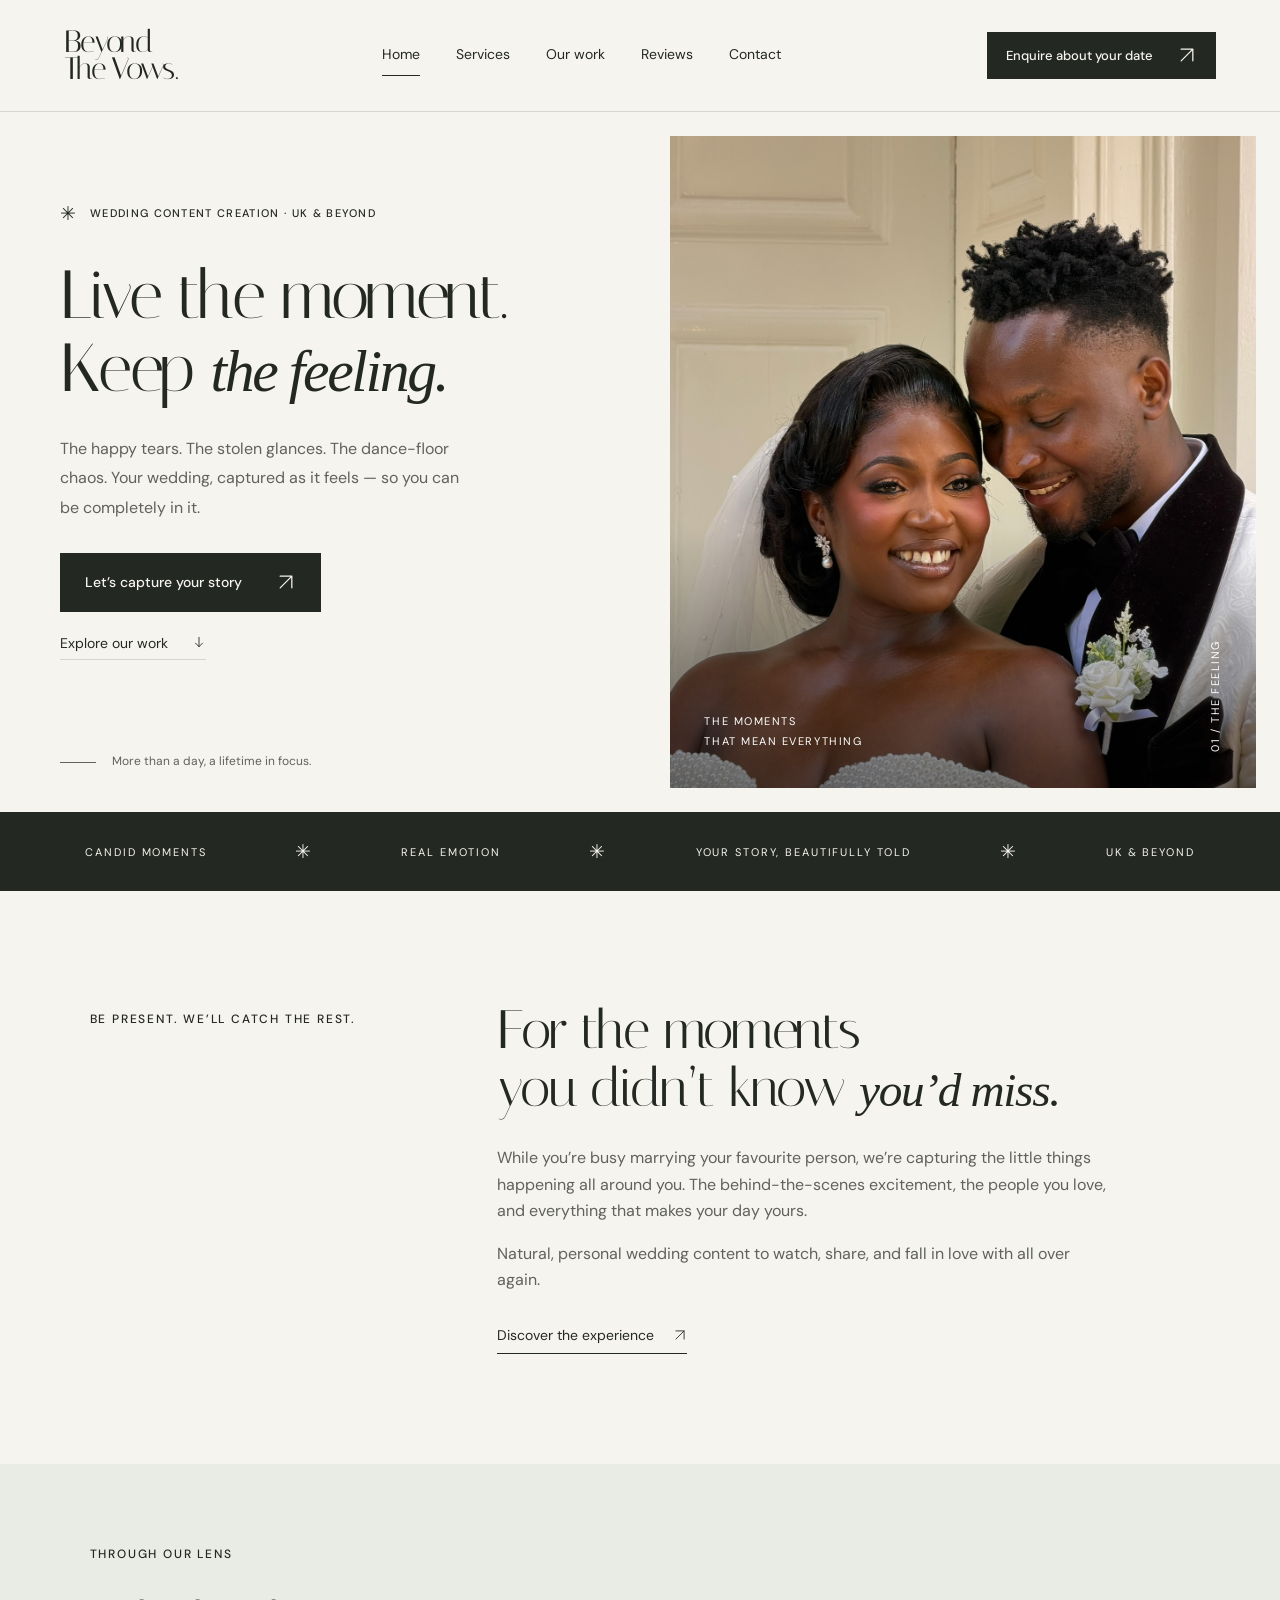
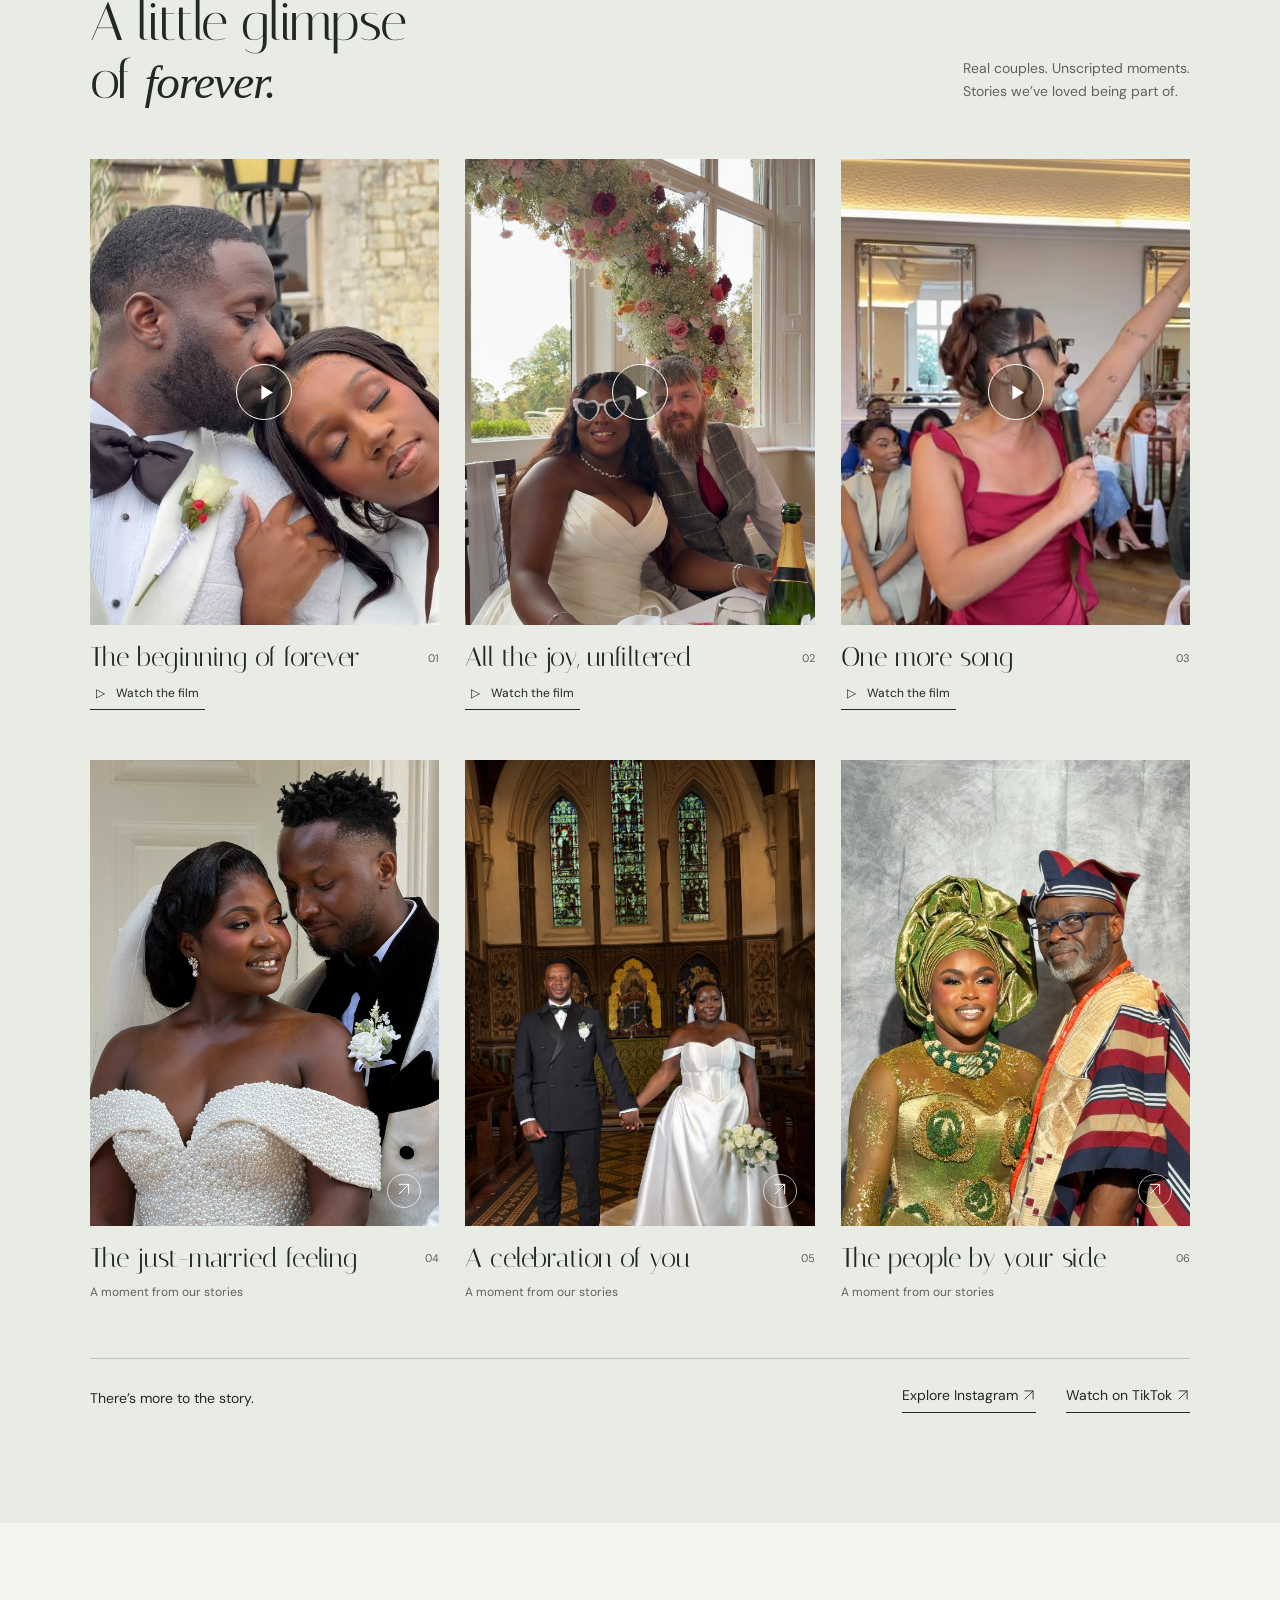
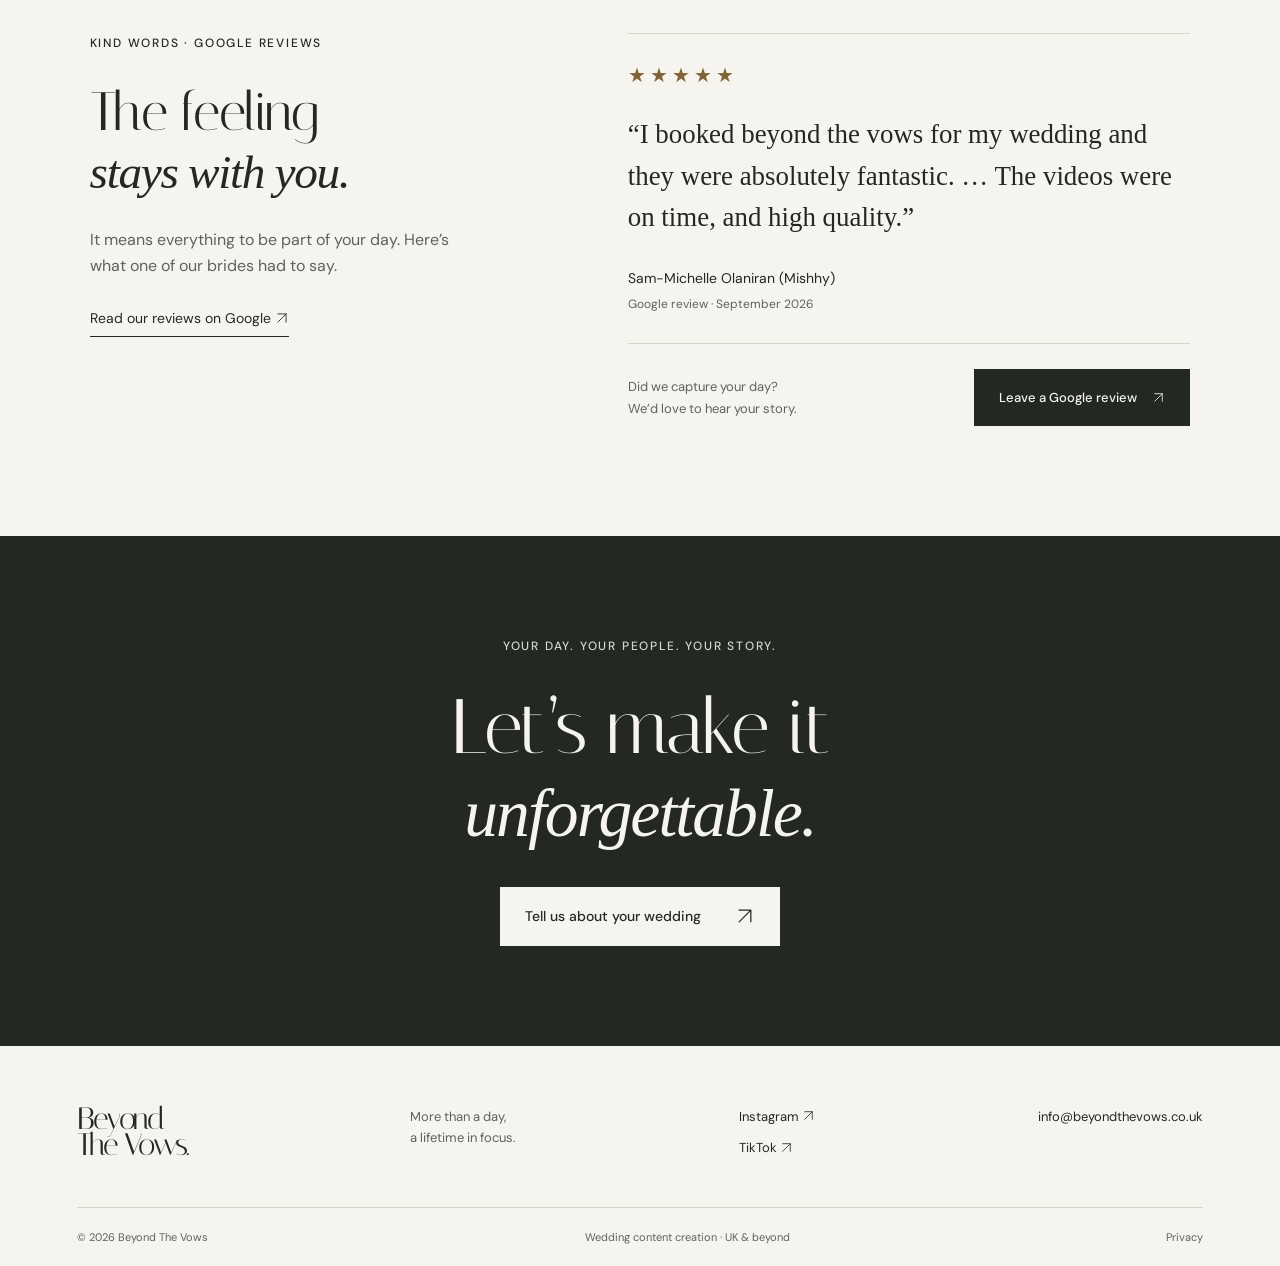
==== commit 450a746e: "Replace celebration gallery photo with church wedding portrait" ====
--- a/index.html
+++ b/index.html
@@ -1,4 +1,4 @@
-<!doctype html><html lang="en-GB"><head><meta charset="utf-8"><meta name="viewport" content="width=device-width,initial-scale=1"><title>Wedding content creation, UK & beyond | Beyond The Vows</title><meta name="description" content="Candid wedding content for the moments you want to relive. Explore real weddings with Beyond The Vows, serving the UK and beyond."><meta name="theme-color" content="#242823"><link rel="icon" type="image/svg+xml" href="assets/favicon.svg"><link rel="preconnect" href="https://fonts.googleapis.com"><link rel="preconnect" href="https://fonts.gstatic.com" crossorigin><link href="https://fonts.googleapis.com/css2?family=DM+Sans:wght@400;500;600&family=Italiana&display=swap" rel="stylesheet"><link rel="stylesheet" href="assets/style.css?v=20260917d"><script src="assets/site.js?v=20260917d" defer></script></head><body><a class="skip" href="#main">Skip to content</a><header class="header"><a class="wordmark" href="index.html" aria-label="Beyond The Vows home">Beyond<span>The Vows<span class="logo-dot">.</span></span></a><button class="menu-toggle" aria-controls="navigation" aria-expanded="false">Menu <span aria-hidden="true">☰</span></button><nav id="navigation" aria-label="Main navigation"><a href="index.html" aria-current="page" >Home</a><a href="services.html" >Services</a><a href="index.html#our-work" >Our work</a><a href="index.html#reviews">Reviews</a><a href="contact.html" >Contact</a></nav><a class="button small header-cta" href="contact.html">Enquire about your date <span aria-hidden="true"><svg class="arrow-icon" xmlns="http://www.w3.org/2000/svg" viewBox="0 0 24 24" aria-hidden="true" focusable="false"><path d="M5 19 19 5M5 5h14v14"/></svg></span></a></header><main id="main"><section class="hero"><div class="hero-copy"><p class="eyebrow"><span class="tiny-star" aria-hidden="true">✳</span> WEDDING CONTENT CREATION · UK & BEYOND</p><h1>Live the moment.<br>Keep <em>the feeling.</em></h1><p class="hero-description">The happy tears. The stolen glances. The dance-floor chaos. Your wedding, captured as it feels — so you can be completely in it.</p><a class="button" href="contact.html">Let’s capture your story <span aria-hidden="true"><svg class="arrow-icon" xmlns="http://www.w3.org/2000/svg" viewBox="0 0 24 24" aria-hidden="true" focusable="false"><path d="M5 19 19 5M5 5h14v14"/></svg></span></a><a class="hero-work" href="#our-work">Explore our work <span aria-hidden="true"><svg class="arrow-icon" xmlns="http://www.w3.org/2000/svg" viewBox="0 0 24 24" aria-hidden="true" focusable="false"><path d="M12 4v16m-6-6 6 6 6-6"/></svg></span></a><div class="hero-note"><span class="rule"></span><span>More than a day, a lifetime in focus.</span></div></div><div class="hero-photo"><img src="assets/wedding-smiles.jpg" alt="A smiling bride and groom embracing in their wedding outfits" width="1330" height="2364" fetchpriority="high"><div class="photo-corner">THE MOMENTS<br>THAT MEAN EVERYTHING</div><span class="photo-index">01 / THE FEELING</span></div></section><div class="ribbon"><span>CANDID MOMENTS</span><span aria-hidden="true">✳</span><span>REAL EMOTION</span><span aria-hidden="true">✳</span><span>YOUR STORY, BEAUTIFULLY TOLD</span><span aria-hidden="true">✳</span><span>UK & BEYOND</span></div><section class="intro section"><p class="eyebrow">BE PRESENT. WE’LL CATCH THE REST.</p><div><h2>For the moments<br>you didn’t know <em>you’d miss.</em></h2><p>While you’re busy marrying your favourite person, we’re capturing the little things happening all around you. The behind-the-scenes excitement, the people you love, and everything that makes your day yours.</p><p>Natural, personal wedding content to watch, share, and fall in love with all over again.</p><a class="text-link" href="services.html">Discover the experience <span aria-hidden="true"><svg class="arrow-icon" xmlns="http://www.w3.org/2000/svg" viewBox="0 0 24 24" aria-hidden="true" focusable="false"><path d="M5 19 19 5M5 5h14v14"/></svg></span></a></div></section><section class="portfolio section" id="our-work"><div class="section-heading"><div><p class="eyebrow">THROUGH OUR LENS</p><h2>A little glimpse<br>of <em>forever.</em></h2></div><p>Real couples. Unscripted moments.<br>Stories we’ve loved being part of.</p></div><div class="gallery"><article class="gallery-card"><button class="gallery-image film-cover" data-instagram="DRDBR7rDGBU" data-title="The beginning of forever" aria-label="Play film: The beginning of forever" aria-haspopup="dialog"><img src="assets/beginning-of-forever-cover.jpg" alt="Cover of Seyi and Sam-Michelle’s wedding film" width="640" height="1136" loading="lazy"><span class="image-play" aria-hidden="true"><svg viewBox="0 0 24 24" focusable="false"><path d="m9 5 11 7-11 7Z"/></svg></span></button><div class="card-caption"><h3>The beginning of forever</h3><span>01</span></div><button class="text-link video-link" data-instagram="DRDBR7rDGBU" data-title="The beginning of forever" aria-label="Watch the film: The beginning of forever" aria-haspopup="dialog"><span aria-hidden="true">▷</span> Watch the film</button></article><article class="gallery-card"><button class="gallery-image film-cover" data-instagram="DdHha7pMp6d" data-title="All the joy, unfiltered" aria-label="Play film: All the joy, unfiltered" aria-haspopup="dialog"><img src="assets/all-the-joy-cover.jpg" alt="Newlyweds celebrating beneath a pink and white floral arch" width="1206" height="2132" loading="lazy"><span class="image-play" aria-hidden="true"><svg viewBox="0 0 24 24" focusable="false"><path d="m9 5 11 7-11 7Z"/></svg></span></button><div class="card-caption"><h3>All the joy, unfiltered</h3><span>02</span></div><button class="text-link video-link" data-instagram="DdHha7pMp6d" data-title="All the joy, unfiltered" aria-label="Watch the film: All the joy, unfiltered" aria-haspopup="dialog"><span aria-hidden="true">▷</span> Watch the film</button></article><article class="gallery-card"><button class="gallery-image film-cover" data-video="7684363914225732886" data-title="One more song" aria-label="Play film: One more song" aria-haspopup="dialog"><img src="assets/party.jpg" alt="A wedding guest singing at the reception" width="640" height="1138" loading="lazy"><span class="image-play" aria-hidden="true"><svg viewBox="0 0 24 24" focusable="false"><path d="m9 5 11 7-11 7Z"/></svg></span></button><div class="card-caption"><h3>One more song</h3><span>03</span></div><button class="text-link video-link" data-video="7684363914225732886" data-title="One more song" aria-label="Watch the film: One more song" aria-haspopup="dialog"><span aria-hidden="true">▷</span> Watch the film</button></article><article class="gallery-card"><button class="gallery-image" data-image="assets/wedding-embrace.jpg" data-title="The just-married feeling" aria-label="View photo: The just-married feeling"><img src="assets/wedding-embrace.jpg" alt="A bride holding white calla lilies with her groom beside her" width="1330" height="2364" loading="lazy"><span class="image-expand" aria-hidden="true"><svg class="arrow-icon" xmlns="http://www.w3.org/2000/svg" viewBox="0 0 24 24" aria-hidden="true" focusable="false"><path d="M5 19 19 5M5 5h14v14"/></svg></span></button><div class="card-caption"><h3>The just-married feeling</h3><span>04</span></div><p class="photo-label">A moment from our stories</p></article><article class="gallery-card"><button class="gallery-image" data-image="assets/traditional-bride.jpg" data-title="A celebration of you" aria-label="View photo: A celebration of you"><img src="assets/traditional-bride.jpg" alt="A smiling bride wearing a green gele and gold embroidered outfit" width="1206" height="2125" loading="lazy"><span class="image-expand" aria-hidden="true"><svg class="arrow-icon" xmlns="http://www.w3.org/2000/svg" viewBox="0 0 24 24" aria-hidden="true" focusable="false"><path d="M5 19 19 5M5 5h14v14"/></svg></span></button><div class="card-caption"><h3>A celebration of you</h3><span>05</span></div><p class="photo-label">A moment from our stories</p></article><article class="gallery-card"><button class="gallery-image" data-image="assets/traditional-portrait.jpg" data-title="The people by your side" aria-label="View photo: The people by your side"><img src="assets/traditional-portrait.jpg" alt="A bride in green and gold standing beside a guest in traditional attire" width="1206" height="2138" loading="lazy"><span class="image-expand" aria-hidden="true"><svg class="arrow-icon" xmlns="http://www.w3.org/2000/svg" viewBox="0 0 24 24" aria-hidden="true" focusable="false"><path d="M5 19 19 5M5 5h14v14"/></svg></span></button><div class="card-caption"><h3>The people by your side</h3><span>06</span></div><p class="photo-label">A moment from our stories</p></article></div><div class="social-line"><span>There’s more to the story.</span><a class="text-link" href="https://www.instagram.com/beyondthevows.co/" target="_blank" rel="noopener noreferrer">Explore Instagram <svg class="arrow-icon" xmlns="http://www.w3.org/2000/svg" viewBox="0 0 24 24" aria-hidden="true" focusable="false"><path d="M5 19 19 5M5 5h14v14"/></svg></a><a class="text-link" href="https://www.tiktok.com/@beyondthevows.co" target="_blank" rel="noopener noreferrer">Watch on TikTok <svg class="arrow-icon" xmlns="http://www.w3.org/2000/svg" viewBox="0 0 24 24" aria-hidden="true" focusable="false"><path d="M5 19 19 5M5 5h14v14"/></svg></a></div></section><section class="reviews section" id="reviews" aria-labelledby="reviews-title">
+<!doctype html><html lang="en-GB"><head><meta charset="utf-8"><meta name="viewport" content="width=device-width,initial-scale=1"><title>Wedding content creation, UK & beyond | Beyond The Vows</title><meta name="description" content="Candid wedding content for the moments you want to relive. Explore real weddings with Beyond The Vows, serving the UK and beyond."><meta name="theme-color" content="#242823"><link rel="icon" type="image/svg+xml" href="assets/favicon.svg"><link rel="preconnect" href="https://fonts.googleapis.com"><link rel="preconnect" href="https://fonts.gstatic.com" crossorigin><link href="https://fonts.googleapis.com/css2?family=DM+Sans:wght@400;500;600&family=Italiana&display=swap" rel="stylesheet"><link rel="stylesheet" href="assets/style.css?v=20260917g"><script src="assets/site.js?v=20260917g" defer></script></head><body><a class="skip" href="#main">Skip to content</a><header class="header"><a class="wordmark" href="index.html" aria-label="Beyond The Vows home">Beyond<span>The Vows<span class="logo-dot">.</span></span></a><button class="menu-toggle" aria-controls="navigation" aria-expanded="false">Menu <span aria-hidden="true">☰</span></button><nav id="navigation" aria-label="Main navigation"><a href="index.html" aria-current="page" >Home</a><a href="services.html" >Services</a><a href="index.html#our-work" >Our work</a><a href="index.html#reviews">Reviews</a><a href="contact.html" >Contact</a></nav><a class="button small header-cta" href="contact.html">Enquire about your date <span aria-hidden="true"><svg class="arrow-icon" xmlns="http://www.w3.org/2000/svg" viewBox="0 0 24 24" aria-hidden="true" focusable="false"><path d="M5 19 19 5M5 5h14v14"/></svg></span></a></header><main id="main"><section class="hero"><div class="hero-copy"><p class="eyebrow"><span class="tiny-star" aria-hidden="true">✳</span> WEDDING CONTENT CREATION · UK & BEYOND</p><h1>Live the moment.<br>Keep <em>the feeling.</em></h1><p class="hero-description">The happy tears. The stolen glances. The dance-floor chaos. Your wedding, captured as it feels — so you can be completely in it.</p><a class="button" href="contact.html">Let’s capture your story <span aria-hidden="true"><svg class="arrow-icon" xmlns="http://www.w3.org/2000/svg" viewBox="0 0 24 24" aria-hidden="true" focusable="false"><path d="M5 19 19 5M5 5h14v14"/></svg></span></a><a class="hero-work" href="#our-work">Explore our work <span aria-hidden="true"><svg class="arrow-icon" xmlns="http://www.w3.org/2000/svg" viewBox="0 0 24 24" aria-hidden="true" focusable="false"><path d="M12 4v16m-6-6 6 6 6-6"/></svg></span></a><div class="hero-note"><span class="rule"></span><span>More than a day, a lifetime in focus.</span></div></div><div class="hero-photo"><img src="assets/wedding-smiles.jpg" alt="A smiling bride and groom embracing in their wedding outfits" width="1330" height="2364" fetchpriority="high"><div class="photo-corner">THE MOMENTS<br>THAT MEAN EVERYTHING</div><span class="photo-index">01 / THE FEELING</span></div></section><div class="ribbon"><span>CANDID MOMENTS</span><span aria-hidden="true">✳</span><span>REAL EMOTION</span><span aria-hidden="true">✳</span><span>YOUR STORY, BEAUTIFULLY TOLD</span><span aria-hidden="true">✳</span><span>UK & BEYOND</span></div><section class="intro section"><p class="eyebrow">BE PRESENT. WE’LL CATCH THE REST.</p><div><h2>For the moments<br>you didn’t know <em>you’d miss.</em></h2><p>While you’re busy marrying your favourite person, we’re capturing the little things happening all around you. The behind-the-scenes excitement, the people you love, and everything that makes your day yours.</p><p>Natural, personal wedding content to watch, share, and fall in love with all over again.</p><a class="text-link" href="services.html">Discover the experience <span aria-hidden="true"><svg class="arrow-icon" xmlns="http://www.w3.org/2000/svg" viewBox="0 0 24 24" aria-hidden="true" focusable="false"><path d="M5 19 19 5M5 5h14v14"/></svg></span></a></div></section><section class="portfolio section" id="our-work"><div class="section-heading"><div><p class="eyebrow">THROUGH OUR LENS</p><h2>A little glimpse<br>of <em>forever.</em></h2></div><p>Real couples. Unscripted moments.<br>Stories we’ve loved being part of.</p></div><div class="gallery"><article class="gallery-card"><button class="gallery-image film-cover" data-instagram="DRDBR7rDGBU" data-title="The beginning of forever" aria-label="Play film: The beginning of forever" aria-haspopup="dialog"><img src="assets/beginning-of-forever-cover.jpg" alt="Cover of Seyi and Sam-Michelle’s wedding film" width="640" height="1136" loading="lazy"><span class="image-play" aria-hidden="true"><svg viewBox="0 0 24 24" focusable="false"><path d="m9 5 11 7-11 7Z"/></svg></span></button><div class="card-caption"><h3>The beginning of forever</h3><span>01</span></div><button class="text-link video-link" data-instagram="DRDBR7rDGBU" data-title="The beginning of forever" aria-label="Watch the film: The beginning of forever" aria-haspopup="dialog"><span aria-hidden="true">▷</span> Watch the film</button></article><article class="gallery-card"><button class="gallery-image film-cover" data-instagram="DdHha7pMp6d" data-title="All the joy, unfiltered" aria-label="Play film: All the joy, unfiltered" aria-haspopup="dialog"><img src="assets/all-the-joy-cover.jpg" alt="Newlyweds celebrating beneath a pink and white floral arch" width="1206" height="2132" loading="lazy"><span class="image-play" aria-hidden="true"><svg viewBox="0 0 24 24" focusable="false"><path d="m9 5 11 7-11 7Z"/></svg></span></button><div class="card-caption"><h3>All the joy, unfiltered</h3><span>02</span></div><button class="text-link video-link" data-instagram="DdHha7pMp6d" data-title="All the joy, unfiltered" aria-label="Watch the film: All the joy, unfiltered" aria-haspopup="dialog"><span aria-hidden="true">▷</span> Watch the film</button></article><article class="gallery-card"><button class="gallery-image film-cover" data-video="7684363914225732886" data-title="One more song" aria-label="Play film: One more song" aria-haspopup="dialog"><img src="assets/party.jpg" alt="A wedding guest singing at the reception" width="640" height="1138" loading="lazy"><span class="image-play" aria-hidden="true"><svg viewBox="0 0 24 24" focusable="false"><path d="m9 5 11 7-11 7Z"/></svg></span></button><div class="card-caption"><h3>One more song</h3><span>03</span></div><button class="text-link video-link" data-video="7684363914225732886" data-title="One more song" aria-label="Watch the film: One more song" aria-haspopup="dialog"><span aria-hidden="true">▷</span> Watch the film</button></article><article class="gallery-card"><button class="gallery-image" data-image="assets/wedding-embrace.jpg" data-title="The just-married feeling" aria-label="View photo: The just-married feeling"><img src="assets/wedding-embrace.jpg" alt="A bride holding white calla lilies with her groom beside her" width="1330" height="2364" loading="lazy"><span class="image-expand" aria-hidden="true"><svg class="arrow-icon" xmlns="http://www.w3.org/2000/svg" viewBox="0 0 24 24" aria-hidden="true" focusable="false"><path d="M5 19 19 5M5 5h14v14"/></svg></span></button><div class="card-caption"><h3>The just-married feeling</h3><span>04</span></div><p class="photo-label">A moment from our stories</p></article><article class="gallery-card"><button class="gallery-image" data-image="assets/celebration-church.jpg" data-title="A celebration of you" aria-label="View photo: A celebration of you"><img src="assets/celebration-church.jpg" alt="A bride and groom holding hands beneath stained-glass windows in a church" width="3213" height="5712" loading="lazy"><span class="image-expand" aria-hidden="true"><svg class="arrow-icon" xmlns="http://www.w3.org/2000/svg" viewBox="0 0 24 24" aria-hidden="true" focusable="false"><path d="M5 19 19 5M5 5h14v14"/></svg></span></button><div class="card-caption"><h3>A celebration of you</h3><span>05</span></div><p class="photo-label">A moment from our stories</p></article><article class="gallery-card"><button class="gallery-image" data-image="assets/traditional-portrait.jpg" data-title="The people by your side" aria-label="View photo: The people by your side"><img src="assets/traditional-portrait.jpg" alt="A bride in green and gold standing beside a guest in traditional attire" width="1206" height="2138" loading="lazy"><span class="image-expand" aria-hidden="true"><svg class="arrow-icon" xmlns="http://www.w3.org/2000/svg" viewBox="0 0 24 24" aria-hidden="true" focusable="false"><path d="M5 19 19 5M5 5h14v14"/></svg></span></button><div class="card-caption"><h3>The people by your side</h3><span>06</span></div><p class="photo-label">A moment from our stories</p></article></div><div class="social-line"><span>There’s more to the story.</span><a class="text-link" href="https://www.instagram.com/beyondthevows.co/" target="_blank" rel="noopener noreferrer">Explore Instagram <svg class="arrow-icon" xmlns="http://www.w3.org/2000/svg" viewBox="0 0 24 24" aria-hidden="true" focusable="false"><path d="M5 19 19 5M5 5h14v14"/></svg></a><a class="text-link" href="https://www.tiktok.com/@beyondthevows.co" target="_blank" rel="noopener noreferrer">Watch on TikTok <svg class="arrow-icon" xmlns="http://www.w3.org/2000/svg" viewBox="0 0 24 24" aria-hidden="true" focusable="false"><path d="M5 19 19 5M5 5h14v14"/></svg></a></div></section><section class="reviews section" id="reviews" aria-labelledby="reviews-title">
 <div class="reviews-intro"><p class="eyebrow">KIND WORDS · GOOGLE REVIEWS</p><h2 id="reviews-title">The feeling<br><em>stays with you.</em></h2><p>It means everything to be part of your day. Here’s what one of our brides had to say.</p><a class="text-link" href="https://www.google.com/maps?cid=11068887246917935304" target="_blank" rel="noopener noreferrer">Read our reviews on Google <svg class="arrow-icon" xmlns="http://www.w3.org/2000/svg" viewBox="0 0 24 24" aria-hidden="true" focusable="false"><path d="M5 19 19 5M5 5h14v14"/></svg></a></div>
 <div class="review-card"><p class="review-stars" aria-label="5 out of 5 stars"><span aria-hidden="true">★★★★★</span></p><blockquote cite="https://www.google.com/maps?cid=11068887246917935304"><p>“I booked beyond the vows for my wedding and they were absolutely fantastic. … The videos were on time, and high quality.”</p></blockquote><p class="review-author">Sam-Michelle Olaniran (Mishhy)<span>Google review · September 2026</span></p><div class="review-invitation"><p>Did we capture your day?<br>We’d love to hear your story.</p><a class="button" href="https://g.page/r/CcggZTtOlpyZECE/review" target="_blank" rel="noopener noreferrer">Leave a Google review <svg class="arrow-icon" xmlns="http://www.w3.org/2000/svg" viewBox="0 0 24 24" aria-hidden="true" focusable="false"><path d="M5 19 19 5M5 5h14v14"/></svg></a></div></div>
 </section><section class="closing"><p class="eyebrow">YOUR DAY. YOUR PEOPLE. YOUR STORY.</p><h2>Let’s make it<br><em>unforgettable.</em></h2><a class="button cream" href="contact.html">Tell us about your wedding <span aria-hidden="true"><svg class="arrow-icon" xmlns="http://www.w3.org/2000/svg" viewBox="0 0 24 24" aria-hidden="true" focusable="false"><path d="M5 19 19 5M5 5h14v14"/></svg></span></a></section></main><footer><div class="footer-top"><a class="wordmark" href="index.html">Beyond<span>The Vows.</span></a><p>More than a day,<br>a lifetime in focus.</p><div><a href="https://www.instagram.com/beyondthevows.co/" target="_blank" rel="noopener noreferrer">Instagram <svg class="arrow-icon" xmlns="http://www.w3.org/2000/svg" viewBox="0 0 24 24" aria-hidden="true" focusable="false"><path d="M5 19 19 5M5 5h14v14"/></svg></a><a href="https://www.tiktok.com/@beyondthevows.co" target="_blank" rel="noopener noreferrer">TikTok <svg class="arrow-icon" xmlns="http://www.w3.org/2000/svg" viewBox="0 0 24 24" aria-hidden="true" focusable="false"><path d="M5 19 19 5M5 5h14v14"/></svg></a></div><a class="email" href="mailto:info@beyondthevows.co.uk">info@beyondthevows.co.uk</a></div><div class="footer-bottom"><span>© <span data-year>2026</span> Beyond The Vows</span><span>Wedding content creation · UK & beyond</span><a href="contact.html#privacy">Privacy</a></div></footer><dialog id="media-dialog" aria-labelledby="media-title"><div class="dialog-top"><h2 id="media-title">A moment to keep</h2><button class="close-dialog" aria-label="Close gallery">✕</button></div><div id="media-content"></div><p id="media-caption"></p></dialog></body></html>
--- a/assets/style.css
+++ b/assets/style.css
@@ -40,4 +40,8 @@
 /* Keep the closing headline within even a narrow phone viewport. */
 @media(max-width:700px){.closing h2{font-size:clamp(2.75rem,10vw,4rem)}}
 
-[hidden]{display:none!important}.enquiry-success{border:1px solid var(--line);padding:clamp(20px,4vw,40px)}.enquiry-success h2{font-size:clamp(2rem,4vw,3rem)}.enquiry-success .button{margin-bottom:24px}
+
+
+[hidden]{display:none!important}
+
+.enquiry-success{border:1px solid var(--line);padding:clamp(20px,4vw,40px)}.enquiry-success h2{font-size:clamp(2rem,4vw,3rem)}.enquiry-success .button{margin-bottom:24px}
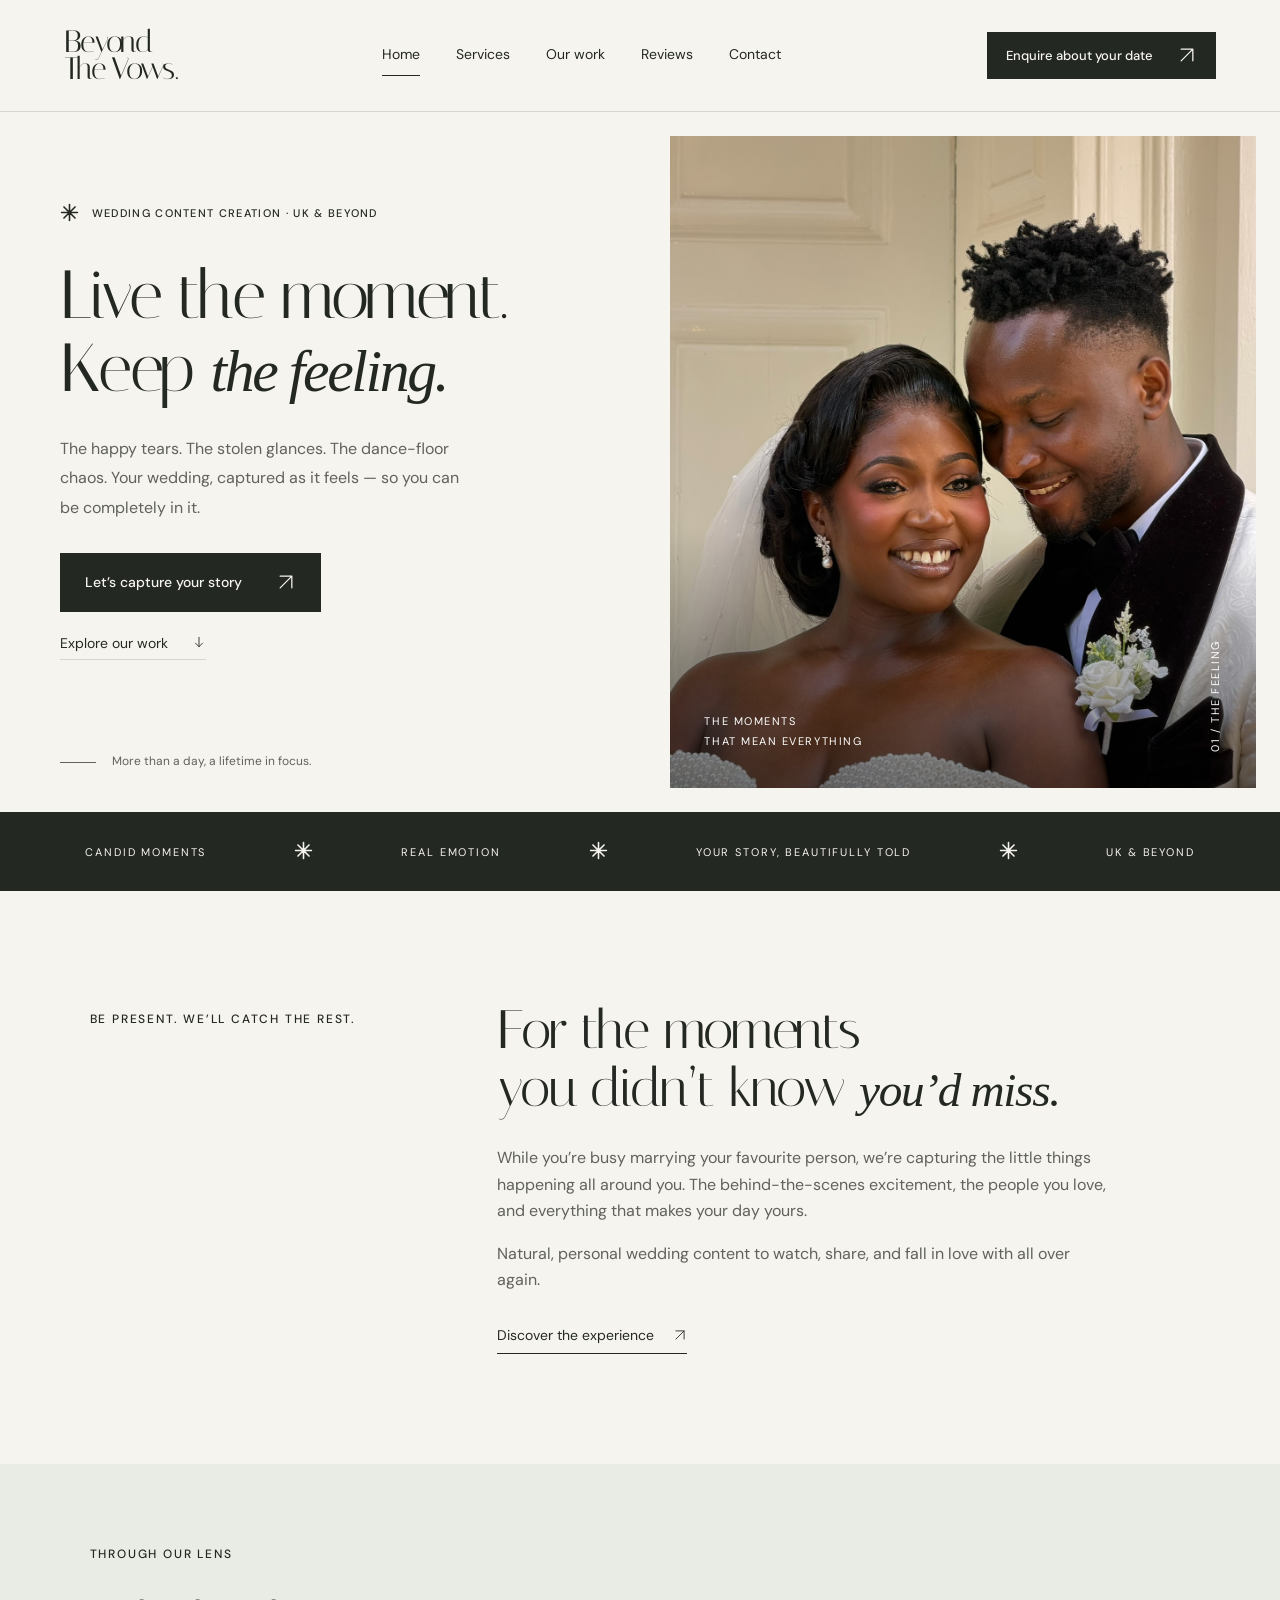
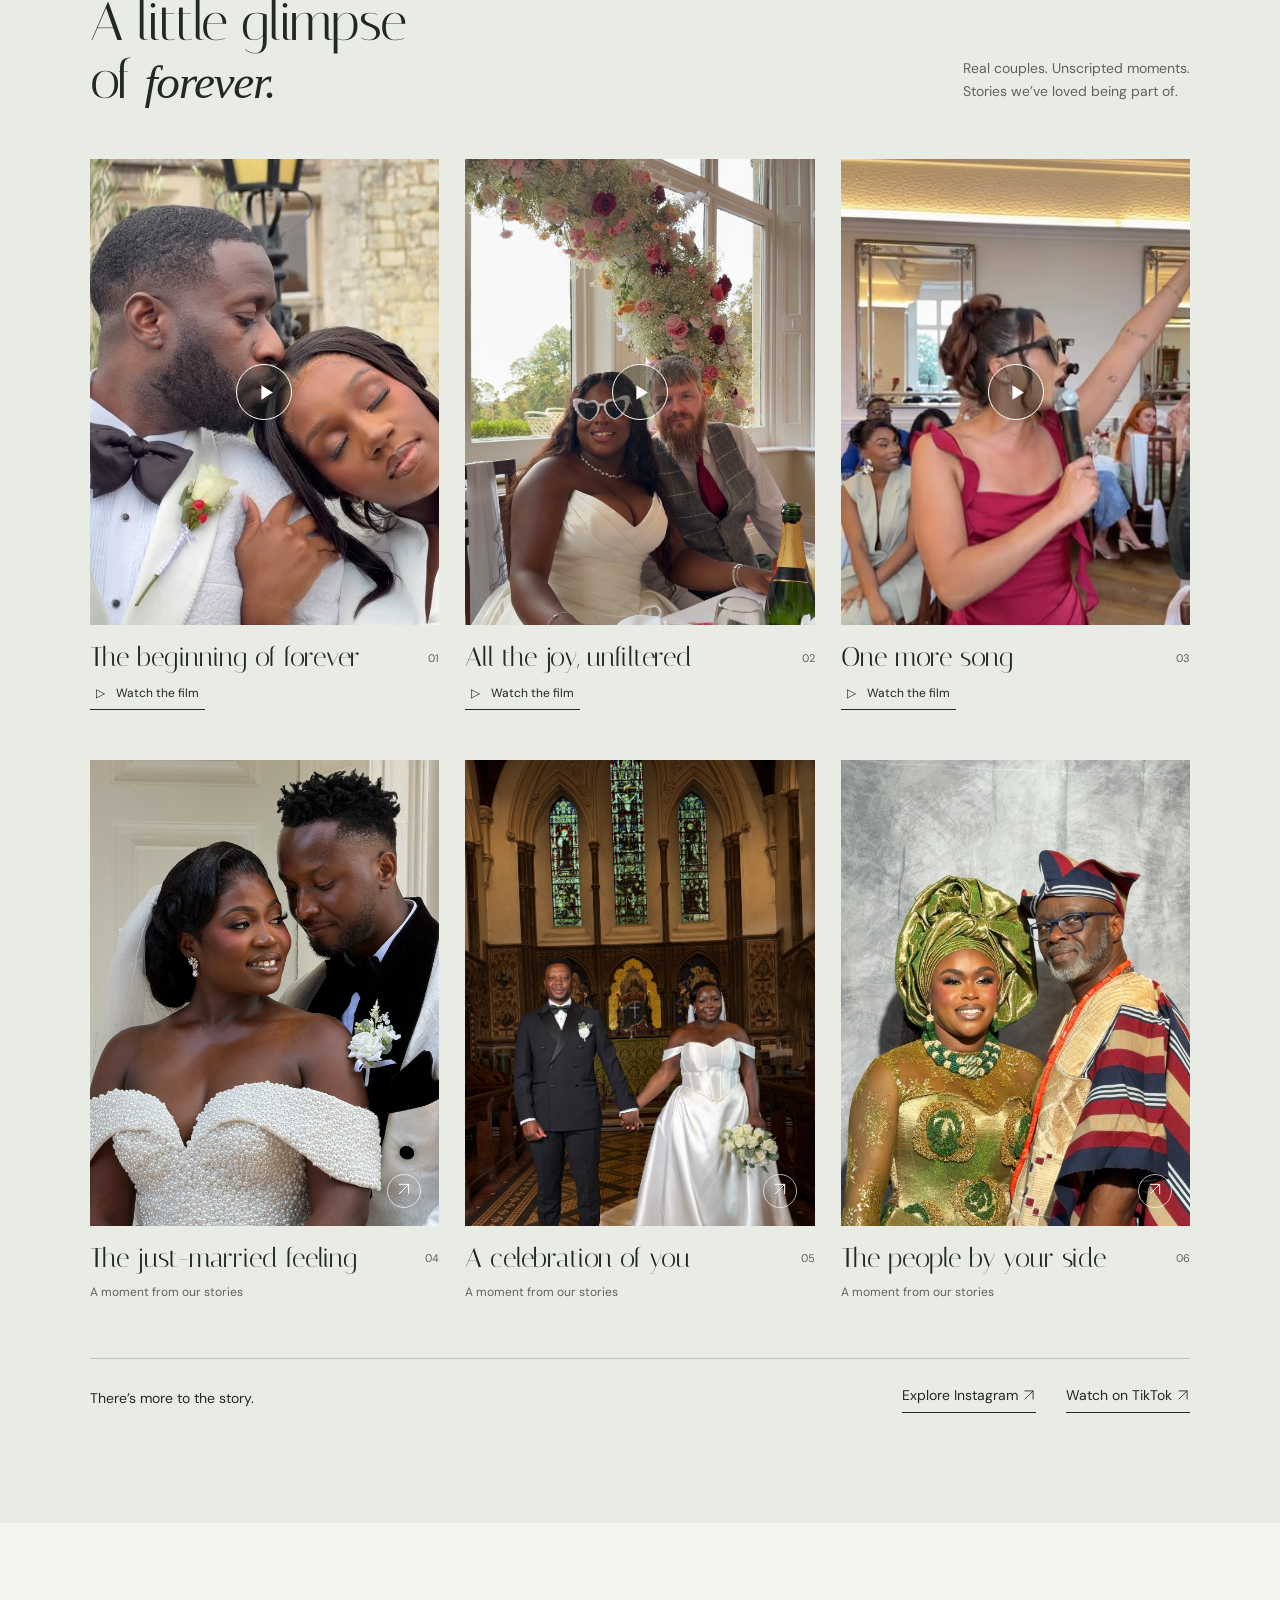
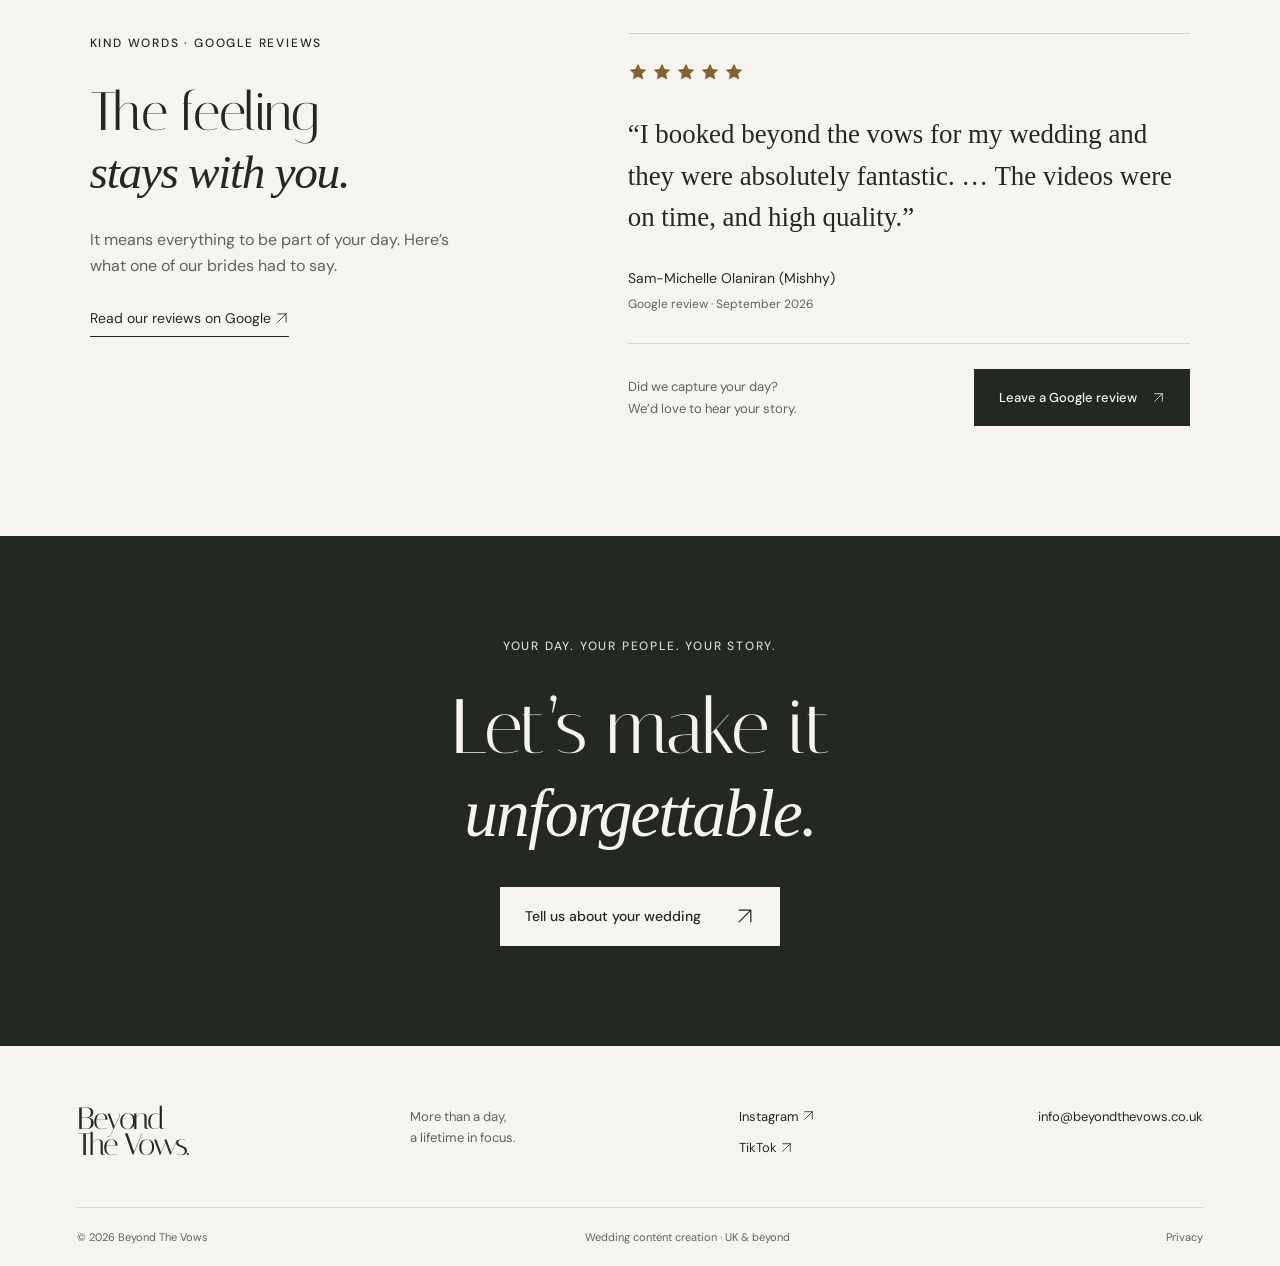
==== commit 6b7b478d: "Render decorative and review stars as SVG icons on mobile" ====
--- a/index.html
+++ b/index.html
@@ -1,4 +1,4 @@
-<!doctype html><html lang="en-GB"><head><meta charset="utf-8"><meta name="viewport" content="width=device-width,initial-scale=1"><title>Wedding content creation, UK & beyond | Beyond The Vows</title><meta name="description" content="Candid wedding content for the moments you want to relive. Explore real weddings with Beyond The Vows, serving the UK and beyond."><meta name="theme-color" content="#242823"><link rel="icon" type="image/svg+xml" href="assets/favicon.svg"><link rel="preconnect" href="https://fonts.googleapis.com"><link rel="preconnect" href="https://fonts.gstatic.com" crossorigin><link href="https://fonts.googleapis.com/css2?family=DM+Sans:wght@400;500;600&family=Italiana&display=swap" rel="stylesheet"><link rel="stylesheet" href="assets/style.css?v=20260917g"><script src="assets/site.js?v=20260917g" defer></script></head><body><a class="skip" href="#main">Skip to content</a><header class="header"><a class="wordmark" href="index.html" aria-label="Beyond The Vows home">Beyond<span>The Vows<span class="logo-dot">.</span></span></a><button class="menu-toggle" aria-controls="navigation" aria-expanded="false">Menu <span aria-hidden="true">☰</span></button><nav id="navigation" aria-label="Main navigation"><a href="index.html" aria-current="page" >Home</a><a href="services.html" >Services</a><a href="index.html#our-work" >Our work</a><a href="index.html#reviews">Reviews</a><a href="contact.html" >Contact</a></nav><a class="button small header-cta" href="contact.html">Enquire about your date <span aria-hidden="true"><svg class="arrow-icon" xmlns="http://www.w3.org/2000/svg" viewBox="0 0 24 24" aria-hidden="true" focusable="false"><path d="M5 19 19 5M5 5h14v14"/></svg></span></a></header><main id="main"><section class="hero"><div class="hero-copy"><p class="eyebrow"><span class="tiny-star" aria-hidden="true">✳</span> WEDDING CONTENT CREATION · UK & BEYOND</p><h1>Live the moment.<br>Keep <em>the feeling.</em></h1><p class="hero-description">The happy tears. The stolen glances. The dance-floor chaos. Your wedding, captured as it feels — so you can be completely in it.</p><a class="button" href="contact.html">Let’s capture your story <span aria-hidden="true"><svg class="arrow-icon" xmlns="http://www.w3.org/2000/svg" viewBox="0 0 24 24" aria-hidden="true" focusable="false"><path d="M5 19 19 5M5 5h14v14"/></svg></span></a><a class="hero-work" href="#our-work">Explore our work <span aria-hidden="true"><svg class="arrow-icon" xmlns="http://www.w3.org/2000/svg" viewBox="0 0 24 24" aria-hidden="true" focusable="false"><path d="M12 4v16m-6-6 6 6 6-6"/></svg></span></a><div class="hero-note"><span class="rule"></span><span>More than a day, a lifetime in focus.</span></div></div><div class="hero-photo"><img src="assets/wedding-smiles.jpg" alt="A smiling bride and groom embracing in their wedding outfits" width="1330" height="2364" fetchpriority="high"><div class="photo-corner">THE MOMENTS<br>THAT MEAN EVERYTHING</div><span class="photo-index">01 / THE FEELING</span></div></section><div class="ribbon"><span>CANDID MOMENTS</span><span aria-hidden="true">✳</span><span>REAL EMOTION</span><span aria-hidden="true">✳</span><span>YOUR STORY, BEAUTIFULLY TOLD</span><span aria-hidden="true">✳</span><span>UK & BEYOND</span></div><section class="intro section"><p class="eyebrow">BE PRESENT. WE’LL CATCH THE REST.</p><div><h2>For the moments<br>you didn’t know <em>you’d miss.</em></h2><p>While you’re busy marrying your favourite person, we’re capturing the little things happening all around you. The behind-the-scenes excitement, the people you love, and everything that makes your day yours.</p><p>Natural, personal wedding content to watch, share, and fall in love with all over again.</p><a class="text-link" href="services.html">Discover the experience <span aria-hidden="true"><svg class="arrow-icon" xmlns="http://www.w3.org/2000/svg" viewBox="0 0 24 24" aria-hidden="true" focusable="false"><path d="M5 19 19 5M5 5h14v14"/></svg></span></a></div></section><section class="portfolio section" id="our-work"><div class="section-heading"><div><p class="eyebrow">THROUGH OUR LENS</p><h2>A little glimpse<br>of <em>forever.</em></h2></div><p>Real couples. Unscripted moments.<br>Stories we’ve loved being part of.</p></div><div class="gallery"><article class="gallery-card"><button class="gallery-image film-cover" data-instagram="DRDBR7rDGBU" data-title="The beginning of forever" aria-label="Play film: The beginning of forever" aria-haspopup="dialog"><img src="assets/beginning-of-forever-cover.jpg" alt="Cover of Seyi and Sam-Michelle’s wedding film" width="640" height="1136" loading="lazy"><span class="image-play" aria-hidden="true"><svg viewBox="0 0 24 24" focusable="false"><path d="m9 5 11 7-11 7Z"/></svg></span></button><div class="card-caption"><h3>The beginning of forever</h3><span>01</span></div><button class="text-link video-link" data-instagram="DRDBR7rDGBU" data-title="The beginning of forever" aria-label="Watch the film: The beginning of forever" aria-haspopup="dialog"><span aria-hidden="true">▷</span> Watch the film</button></article><article class="gallery-card"><button class="gallery-image film-cover" data-instagram="DdHha7pMp6d" data-title="All the joy, unfiltered" aria-label="Play film: All the joy, unfiltered" aria-haspopup="dialog"><img src="assets/all-the-joy-cover.jpg" alt="Newlyweds celebrating beneath a pink and white floral arch" width="1206" height="2132" loading="lazy"><span class="image-play" aria-hidden="true"><svg viewBox="0 0 24 24" focusable="false"><path d="m9 5 11 7-11 7Z"/></svg></span></button><div class="card-caption"><h3>All the joy, unfiltered</h3><span>02</span></div><button class="text-link video-link" data-instagram="DdHha7pMp6d" data-title="All the joy, unfiltered" aria-label="Watch the film: All the joy, unfiltered" aria-haspopup="dialog"><span aria-hidden="true">▷</span> Watch the film</button></article><article class="gallery-card"><button class="gallery-image film-cover" data-video="7684363914225732886" data-title="One more song" aria-label="Play film: One more song" aria-haspopup="dialog"><img src="assets/party.jpg" alt="A wedding guest singing at the reception" width="640" height="1138" loading="lazy"><span class="image-play" aria-hidden="true"><svg viewBox="0 0 24 24" focusable="false"><path d="m9 5 11 7-11 7Z"/></svg></span></button><div class="card-caption"><h3>One more song</h3><span>03</span></div><button class="text-link video-link" data-video="7684363914225732886" data-title="One more song" aria-label="Watch the film: One more song" aria-haspopup="dialog"><span aria-hidden="true">▷</span> Watch the film</button></article><article class="gallery-card"><button class="gallery-image" data-image="assets/wedding-embrace.jpg" data-title="The just-married feeling" aria-label="View photo: The just-married feeling"><img src="assets/wedding-embrace.jpg" alt="A bride holding white calla lilies with her groom beside her" width="1330" height="2364" loading="lazy"><span class="image-expand" aria-hidden="true"><svg class="arrow-icon" xmlns="http://www.w3.org/2000/svg" viewBox="0 0 24 24" aria-hidden="true" focusable="false"><path d="M5 19 19 5M5 5h14v14"/></svg></span></button><div class="card-caption"><h3>The just-married feeling</h3><span>04</span></div><p class="photo-label">A moment from our stories</p></article><article class="gallery-card"><button class="gallery-image" data-image="assets/celebration-church.jpg" data-title="A celebration of you" aria-label="View photo: A celebration of you"><img src="assets/celebration-church.jpg" alt="A bride and groom holding hands beneath stained-glass windows in a church" width="3213" height="5712" loading="lazy"><span class="image-expand" aria-hidden="true"><svg class="arrow-icon" xmlns="http://www.w3.org/2000/svg" viewBox="0 0 24 24" aria-hidden="true" focusable="false"><path d="M5 19 19 5M5 5h14v14"/></svg></span></button><div class="card-caption"><h3>A celebration of you</h3><span>05</span></div><p class="photo-label">A moment from our stories</p></article><article class="gallery-card"><button class="gallery-image" data-image="assets/traditional-portrait.jpg" data-title="The people by your side" aria-label="View photo: The people by your side"><img src="assets/traditional-portrait.jpg" alt="A bride in green and gold standing beside a guest in traditional attire" width="1206" height="2138" loading="lazy"><span class="image-expand" aria-hidden="true"><svg class="arrow-icon" xmlns="http://www.w3.org/2000/svg" viewBox="0 0 24 24" aria-hidden="true" focusable="false"><path d="M5 19 19 5M5 5h14v14"/></svg></span></button><div class="card-caption"><h3>The people by your side</h3><span>06</span></div><p class="photo-label">A moment from our stories</p></article></div><div class="social-line"><span>There’s more to the story.</span><a class="text-link" href="https://www.instagram.com/beyondthevows.co/" target="_blank" rel="noopener noreferrer">Explore Instagram <svg class="arrow-icon" xmlns="http://www.w3.org/2000/svg" viewBox="0 0 24 24" aria-hidden="true" focusable="false"><path d="M5 19 19 5M5 5h14v14"/></svg></a><a class="text-link" href="https://www.tiktok.com/@beyondthevows.co" target="_blank" rel="noopener noreferrer">Watch on TikTok <svg class="arrow-icon" xmlns="http://www.w3.org/2000/svg" viewBox="0 0 24 24" aria-hidden="true" focusable="false"><path d="M5 19 19 5M5 5h14v14"/></svg></a></div></section><section class="reviews section" id="reviews" aria-labelledby="reviews-title">
+<!doctype html><html lang="en-GB"><head><meta charset="utf-8"><meta name="viewport" content="width=device-width,initial-scale=1"><title>Wedding content creation, UK & beyond | Beyond The Vows</title><meta name="description" content="Candid wedding content for the moments you want to relive. Explore real weddings with Beyond The Vows, serving the UK and beyond."><meta name="theme-color" content="#242823"><link rel="icon" type="image/svg+xml" href="assets/favicon.svg"><link rel="preconnect" href="https://fonts.googleapis.com"><link rel="preconnect" href="https://fonts.gstatic.com" crossorigin><link href="https://fonts.googleapis.com/css2?family=DM+Sans:wght@400;500;600&family=Italiana&display=swap" rel="stylesheet"><link rel="stylesheet" href="assets/style.css?v=20260917h"><script src="assets/site.js?v=20260917h" defer></script></head><body><a class="skip" href="#main">Skip to content</a><header class="header"><a class="wordmark" href="index.html" aria-label="Beyond The Vows home">Beyond<span>The Vows<span class="logo-dot">.</span></span></a><button class="menu-toggle" aria-controls="navigation" aria-expanded="false">Menu <span aria-hidden="true">☰</span></button><nav id="navigation" aria-label="Main navigation"><a href="index.html" aria-current="page" >Home</a><a href="services.html" >Services</a><a href="index.html#our-work" >Our work</a><a href="index.html#reviews">Reviews</a><a href="contact.html" >Contact</a></nav><a class="button small header-cta" href="contact.html">Enquire about your date <span aria-hidden="true"><svg class="arrow-icon" xmlns="http://www.w3.org/2000/svg" viewBox="0 0 24 24" aria-hidden="true" focusable="false"><path d="M5 19 19 5M5 5h14v14"/></svg></span></a></header><main id="main"><section class="hero"><div class="hero-copy"><p class="eyebrow"><span class="tiny-star" aria-hidden="true"><svg class="starburst-icon" viewBox="0 0 24 24" aria-hidden="true" focusable="false"><path d="M12 2v20M2 12h20M5 5l14 14M5 19 19 5"/></svg></span> WEDDING CONTENT CREATION · UK & BEYOND</p><h1>Live the moment.<br>Keep <em>the feeling.</em></h1><p class="hero-description">The happy tears. The stolen glances. The dance-floor chaos. Your wedding, captured as it feels — so you can be completely in it.</p><a class="button" href="contact.html">Let’s capture your story <span aria-hidden="true"><svg class="arrow-icon" xmlns="http://www.w3.org/2000/svg" viewBox="0 0 24 24" aria-hidden="true" focusable="false"><path d="M5 19 19 5M5 5h14v14"/></svg></span></a><a class="hero-work" href="#our-work">Explore our work <span aria-hidden="true"><svg class="arrow-icon" xmlns="http://www.w3.org/2000/svg" viewBox="0 0 24 24" aria-hidden="true" focusable="false"><path d="M12 4v16m-6-6 6 6 6-6"/></svg></span></a><div class="hero-note"><span class="rule"></span><span>More than a day, a lifetime in focus.</span></div></div><div class="hero-photo"><img src="assets/wedding-smiles.jpg" alt="A smiling bride and groom embracing in their wedding outfits" width="1330" height="2364" fetchpriority="high"><div class="photo-corner">THE MOMENTS<br>THAT MEAN EVERYTHING</div><span class="photo-index">01 / THE FEELING</span></div></section><div class="ribbon"><span>CANDID MOMENTS</span><span aria-hidden="true"><svg class="starburst-icon" viewBox="0 0 24 24" aria-hidden="true" focusable="false"><path d="M12 2v20M2 12h20M5 5l14 14M5 19 19 5"/></svg></span><span>REAL EMOTION</span><span aria-hidden="true"><svg class="starburst-icon" viewBox="0 0 24 24" aria-hidden="true" focusable="false"><path d="M12 2v20M2 12h20M5 5l14 14M5 19 19 5"/></svg></span><span>YOUR STORY, BEAUTIFULLY TOLD</span><span aria-hidden="true"><svg class="starburst-icon" viewBox="0 0 24 24" aria-hidden="true" focusable="false"><path d="M12 2v20M2 12h20M5 5l14 14M5 19 19 5"/></svg></span><span>UK & BEYOND</span></div><section class="intro section"><p class="eyebrow">BE PRESENT. WE’LL CATCH THE REST.</p><div><h2>For the moments<br>you didn’t know <em>you’d miss.</em></h2><p>While you’re busy marrying your favourite person, we’re capturing the little things happening all around you. The behind-the-scenes excitement, the people you love, and everything that makes your day yours.</p><p>Natural, personal wedding content to watch, share, and fall in love with all over again.</p><a class="text-link" href="services.html">Discover the experience <span aria-hidden="true"><svg class="arrow-icon" xmlns="http://www.w3.org/2000/svg" viewBox="0 0 24 24" aria-hidden="true" focusable="false"><path d="M5 19 19 5M5 5h14v14"/></svg></span></a></div></section><section class="portfolio section" id="our-work"><div class="section-heading"><div><p class="eyebrow">THROUGH OUR LENS</p><h2>A little glimpse<br>of <em>forever.</em></h2></div><p>Real couples. Unscripted moments.<br>Stories we’ve loved being part of.</p></div><div class="gallery"><article class="gallery-card"><button class="gallery-image film-cover" data-instagram="DRDBR7rDGBU" data-title="The beginning of forever" aria-label="Play film: The beginning of forever" aria-haspopup="dialog"><img src="assets/beginning-of-forever-cover.jpg" alt="Cover of Seyi and Sam-Michelle’s wedding film" width="640" height="1136" loading="lazy"><span class="image-play" aria-hidden="true"><svg viewBox="0 0 24 24" focusable="false"><path d="m9 5 11 7-11 7Z"/></svg></span></button><div class="card-caption"><h3>The beginning of forever</h3><span>01</span></div><button class="text-link video-link" data-instagram="DRDBR7rDGBU" data-title="The beginning of forever" aria-label="Watch the film: The beginning of forever" aria-haspopup="dialog"><span aria-hidden="true">▷</span> Watch the film</button></article><article class="gallery-card"><button class="gallery-image film-cover" data-instagram="DdHha7pMp6d" data-title="All the joy, unfiltered" aria-label="Play film: All the joy, unfiltered" aria-haspopup="dialog"><img src="assets/all-the-joy-cover.jpg" alt="Newlyweds celebrating beneath a pink and white floral arch" width="1206" height="2132" loading="lazy"><span class="image-play" aria-hidden="true"><svg viewBox="0 0 24 24" focusable="false"><path d="m9 5 11 7-11 7Z"/></svg></span></button><div class="card-caption"><h3>All the joy, unfiltered</h3><span>02</span></div><button class="text-link video-link" data-instagram="DdHha7pMp6d" data-title="All the joy, unfiltered" aria-label="Watch the film: All the joy, unfiltered" aria-haspopup="dialog"><span aria-hidden="true">▷</span> Watch the film</button></article><article class="gallery-card"><button class="gallery-image film-cover" data-video="7684363914225732886" data-title="One more song" aria-label="Play film: One more song" aria-haspopup="dialog"><img src="assets/party.jpg" alt="A wedding guest singing at the reception" width="640" height="1138" loading="lazy"><span class="image-play" aria-hidden="true"><svg viewBox="0 0 24 24" focusable="false"><path d="m9 5 11 7-11 7Z"/></svg></span></button><div class="card-caption"><h3>One more song</h3><span>03</span></div><button class="text-link video-link" data-video="7684363914225732886" data-title="One more song" aria-label="Watch the film: One more song" aria-haspopup="dialog"><span aria-hidden="true">▷</span> Watch the film</button></article><article class="gallery-card"><button class="gallery-image" data-image="assets/wedding-embrace.jpg" data-title="The just-married feeling" aria-label="View photo: The just-married feeling"><img src="assets/wedding-embrace.jpg" alt="A bride holding white calla lilies with her groom beside her" width="1330" height="2364" loading="lazy"><span class="image-expand" aria-hidden="true"><svg class="arrow-icon" xmlns="http://www.w3.org/2000/svg" viewBox="0 0 24 24" aria-hidden="true" focusable="false"><path d="M5 19 19 5M5 5h14v14"/></svg></span></button><div class="card-caption"><h3>The just-married feeling</h3><span>04</span></div><p class="photo-label">A moment from our stories</p></article><article class="gallery-card"><button class="gallery-image" data-image="assets/celebration-church.jpg" data-title="A celebration of you" aria-label="View photo: A celebration of you"><img src="assets/celebration-church.jpg" alt="A bride and groom holding hands beneath stained-glass windows in a church" width="3213" height="5712" loading="lazy"><span class="image-expand" aria-hidden="true"><svg class="arrow-icon" xmlns="http://www.w3.org/2000/svg" viewBox="0 0 24 24" aria-hidden="true" focusable="false"><path d="M5 19 19 5M5 5h14v14"/></svg></span></button><div class="card-caption"><h3>A celebration of you</h3><span>05</span></div><p class="photo-label">A moment from our stories</p></article><article class="gallery-card"><button class="gallery-image" data-image="assets/traditional-portrait.jpg" data-title="The people by your side" aria-label="View photo: The people by your side"><img src="assets/traditional-portrait.jpg" alt="A bride in green and gold standing beside a guest in traditional attire" width="1206" height="2138" loading="lazy"><span class="image-expand" aria-hidden="true"><svg class="arrow-icon" xmlns="http://www.w3.org/2000/svg" viewBox="0 0 24 24" aria-hidden="true" focusable="false"><path d="M5 19 19 5M5 5h14v14"/></svg></span></button><div class="card-caption"><h3>The people by your side</h3><span>06</span></div><p class="photo-label">A moment from our stories</p></article></div><div class="social-line"><span>There’s more to the story.</span><a class="text-link" href="https://www.instagram.com/beyondthevows.co/" target="_blank" rel="noopener noreferrer">Explore Instagram <svg class="arrow-icon" xmlns="http://www.w3.org/2000/svg" viewBox="0 0 24 24" aria-hidden="true" focusable="false"><path d="M5 19 19 5M5 5h14v14"/></svg></a><a class="text-link" href="https://www.tiktok.com/@beyondthevows.co" target="_blank" rel="noopener noreferrer">Watch on TikTok <svg class="arrow-icon" xmlns="http://www.w3.org/2000/svg" viewBox="0 0 24 24" aria-hidden="true" focusable="false"><path d="M5 19 19 5M5 5h14v14"/></svg></a></div></section><section class="reviews section" id="reviews" aria-labelledby="reviews-title">
 <div class="reviews-intro"><p class="eyebrow">KIND WORDS · GOOGLE REVIEWS</p><h2 id="reviews-title">The feeling<br><em>stays with you.</em></h2><p>It means everything to be part of your day. Here’s what one of our brides had to say.</p><a class="text-link" href="https://www.google.com/maps?cid=11068887246917935304" target="_blank" rel="noopener noreferrer">Read our reviews on Google <svg class="arrow-icon" xmlns="http://www.w3.org/2000/svg" viewBox="0 0 24 24" aria-hidden="true" focusable="false"><path d="M5 19 19 5M5 5h14v14"/></svg></a></div>
-<div class="review-card"><p class="review-stars" aria-label="5 out of 5 stars"><span aria-hidden="true">★★★★★</span></p><blockquote cite="https://www.google.com/maps?cid=11068887246917935304"><p>“I booked beyond the vows for my wedding and they were absolutely fantastic. … The videos were on time, and high quality.”</p></blockquote><p class="review-author">Sam-Michelle Olaniran (Mishhy)<span>Google review · September 2026</span></p><div class="review-invitation"><p>Did we capture your day?<br>We’d love to hear your story.</p><a class="button" href="https://g.page/r/CcggZTtOlpyZECE/review" target="_blank" rel="noopener noreferrer">Leave a Google review <svg class="arrow-icon" xmlns="http://www.w3.org/2000/svg" viewBox="0 0 24 24" aria-hidden="true" focusable="false"><path d="M5 19 19 5M5 5h14v14"/></svg></a></div></div>
+<div class="review-card"><p class="review-stars" aria-label="5 out of 5 stars"><span aria-hidden="true"><svg class="rating-star-icon" viewBox="0 0 24 24" aria-hidden="true" focusable="false"><path d="m12 2 3.09 6.26L22 9.27l-5 4.87 1.18 6.88L12 17.77l-6.18 3.25L7 14.14 2 9.27l6.91-1.01Z"/></svg><svg class="rating-star-icon" viewBox="0 0 24 24" aria-hidden="true" focusable="false"><path d="m12 2 3.09 6.26L22 9.27l-5 4.87 1.18 6.88L12 17.77l-6.18 3.25L7 14.14 2 9.27l6.91-1.01Z"/></svg><svg class="rating-star-icon" viewBox="0 0 24 24" aria-hidden="true" focusable="false"><path d="m12 2 3.09 6.26L22 9.27l-5 4.87 1.18 6.88L12 17.77l-6.18 3.25L7 14.14 2 9.27l6.91-1.01Z"/></svg><svg class="rating-star-icon" viewBox="0 0 24 24" aria-hidden="true" focusable="false"><path d="m12 2 3.09 6.26L22 9.27l-5 4.87 1.18 6.88L12 17.77l-6.18 3.25L7 14.14 2 9.27l6.91-1.01Z"/></svg><svg class="rating-star-icon" viewBox="0 0 24 24" aria-hidden="true" focusable="false"><path d="m12 2 3.09 6.26L22 9.27l-5 4.87 1.18 6.88L12 17.77l-6.18 3.25L7 14.14 2 9.27l6.91-1.01Z"/></svg></span></p><blockquote cite="https://www.google.com/maps?cid=11068887246917935304"><p>“I booked beyond the vows for my wedding and they were absolutely fantastic. … The videos were on time, and high quality.”</p></blockquote><p class="review-author">Sam-Michelle Olaniran (Mishhy)<span>Google review · September 2026</span></p><div class="review-invitation"><p>Did we capture your day?<br>We’d love to hear your story.</p><a class="button" href="https://g.page/r/CcggZTtOlpyZECE/review" target="_blank" rel="noopener noreferrer">Leave a Google review <svg class="arrow-icon" xmlns="http://www.w3.org/2000/svg" viewBox="0 0 24 24" aria-hidden="true" focusable="false"><path d="M5 19 19 5M5 5h14v14"/></svg></a></div></div>
 </section><section class="closing"><p class="eyebrow">YOUR DAY. YOUR PEOPLE. YOUR STORY.</p><h2>Let’s make it<br><em>unforgettable.</em></h2><a class="button cream" href="contact.html">Tell us about your wedding <span aria-hidden="true"><svg class="arrow-icon" xmlns="http://www.w3.org/2000/svg" viewBox="0 0 24 24" aria-hidden="true" focusable="false"><path d="M5 19 19 5M5 5h14v14"/></svg></span></a></section></main><footer><div class="footer-top"><a class="wordmark" href="index.html">Beyond<span>The Vows.</span></a><p>More than a day,<br>a lifetime in focus.</p><div><a href="https://www.instagram.com/beyondthevows.co/" target="_blank" rel="noopener noreferrer">Instagram <svg class="arrow-icon" xmlns="http://www.w3.org/2000/svg" viewBox="0 0 24 24" aria-hidden="true" focusable="false"><path d="M5 19 19 5M5 5h14v14"/></svg></a><a href="https://www.tiktok.com/@beyondthevows.co" target="_blank" rel="noopener noreferrer">TikTok <svg class="arrow-icon" xmlns="http://www.w3.org/2000/svg" viewBox="0 0 24 24" aria-hidden="true" focusable="false"><path d="M5 19 19 5M5 5h14v14"/></svg></a></div><a class="email" href="mailto:info@beyondthevows.co.uk">info@beyondthevows.co.uk</a></div><div class="footer-bottom"><span>© <span data-year>2026</span> Beyond The Vows</span><span>Wedding content creation · UK & beyond</span><a href="contact.html#privacy">Privacy</a></div></footer><dialog id="media-dialog" aria-labelledby="media-title"><div class="dialog-top"><h2 id="media-title">A moment to keep</h2><button class="close-dialog" aria-label="Close gallery">✕</button></div><div id="media-content"></div><p id="media-caption"></p></dialog></body></html>
--- a/assets/style.css
+++ b/assets/style.css
@@ -45,3 +45,5 @@
 [hidden]{display:none!important}
 
 .enquiry-success{border:1px solid var(--line);padding:clamp(20px,4vw,40px)}.enquiry-success h2{font-size:clamp(2rem,4vw,3rem)}.enquiry-success .button{margin-bottom:24px}
+
+.starburst-icon{display:inline-block;width:1em;height:1em;vertical-align:-.12em;fill:none;stroke:currentColor;stroke-width:2;stroke-linecap:round}.rating-star-icon{display:inline-block;width:1em;height:1em;vertical-align:-.12em;fill:currentColor}.review-stars>span{display:inline-flex;gap:.2em}
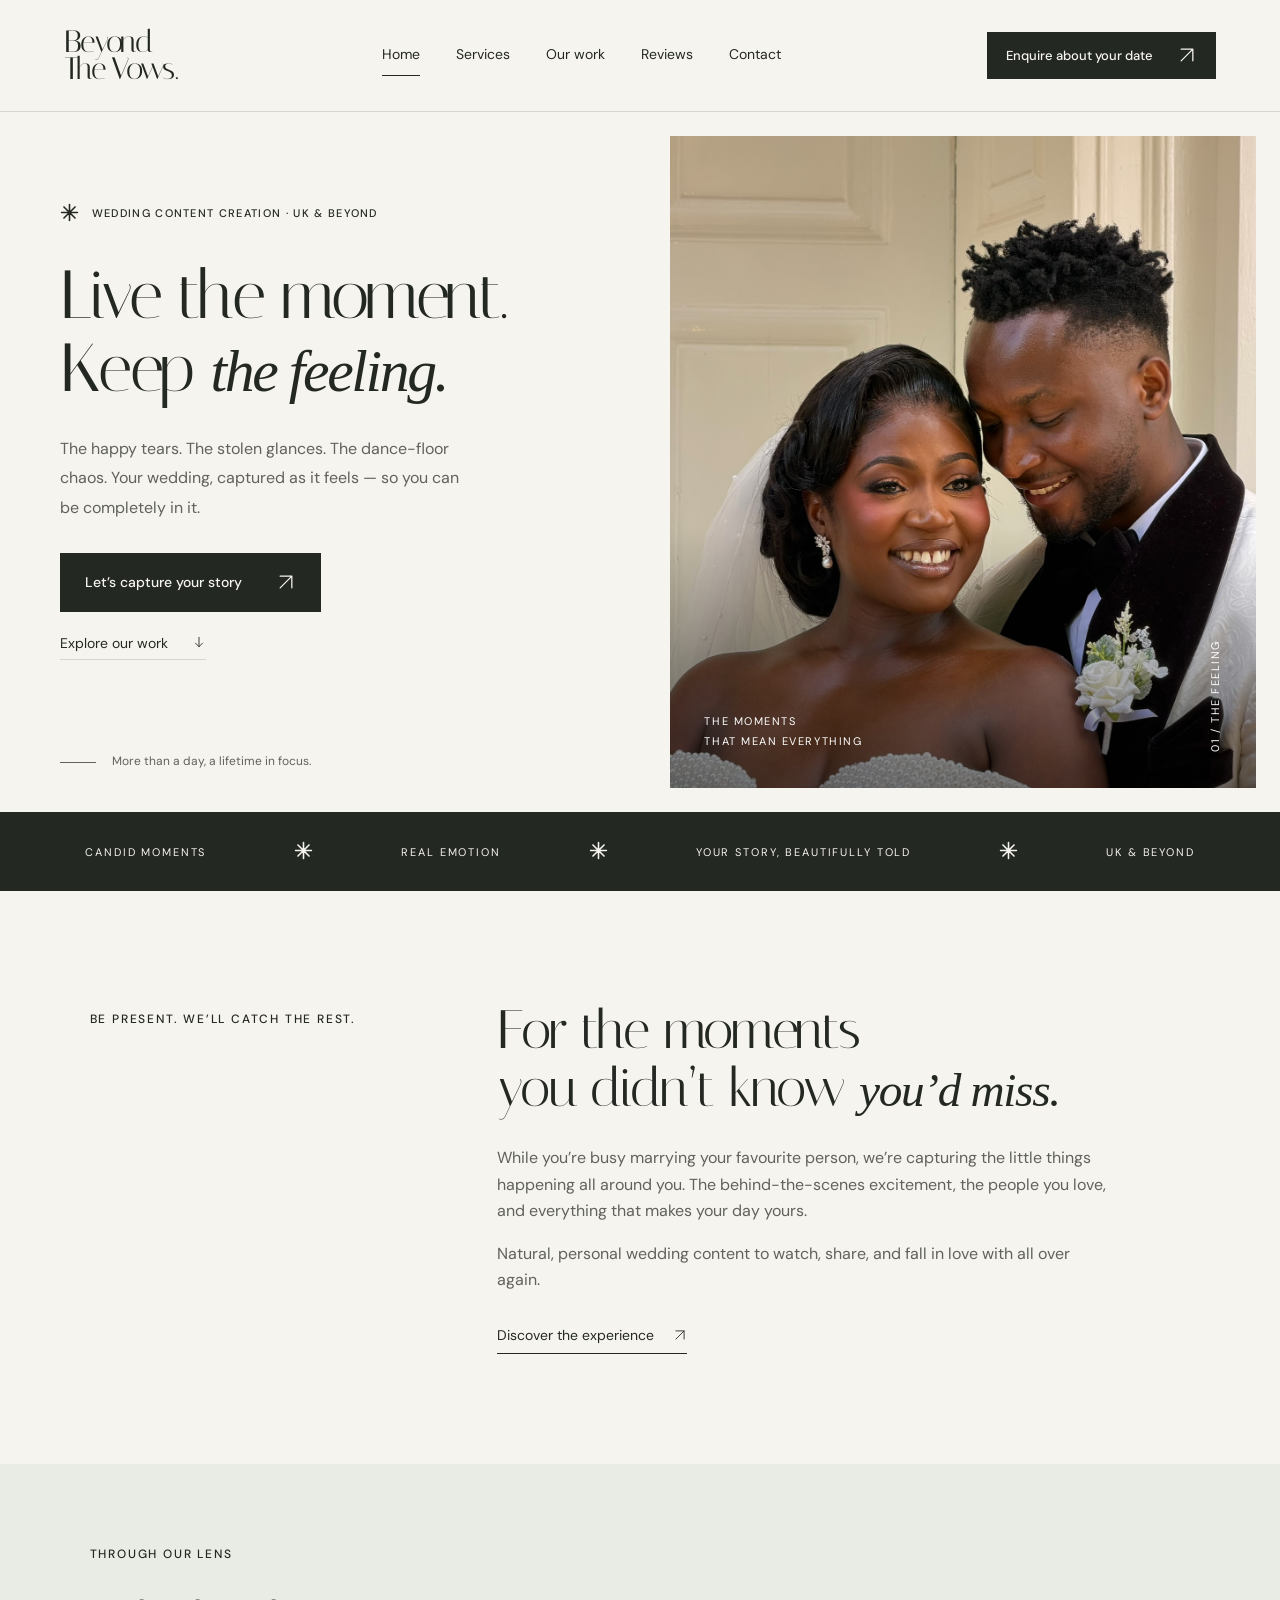
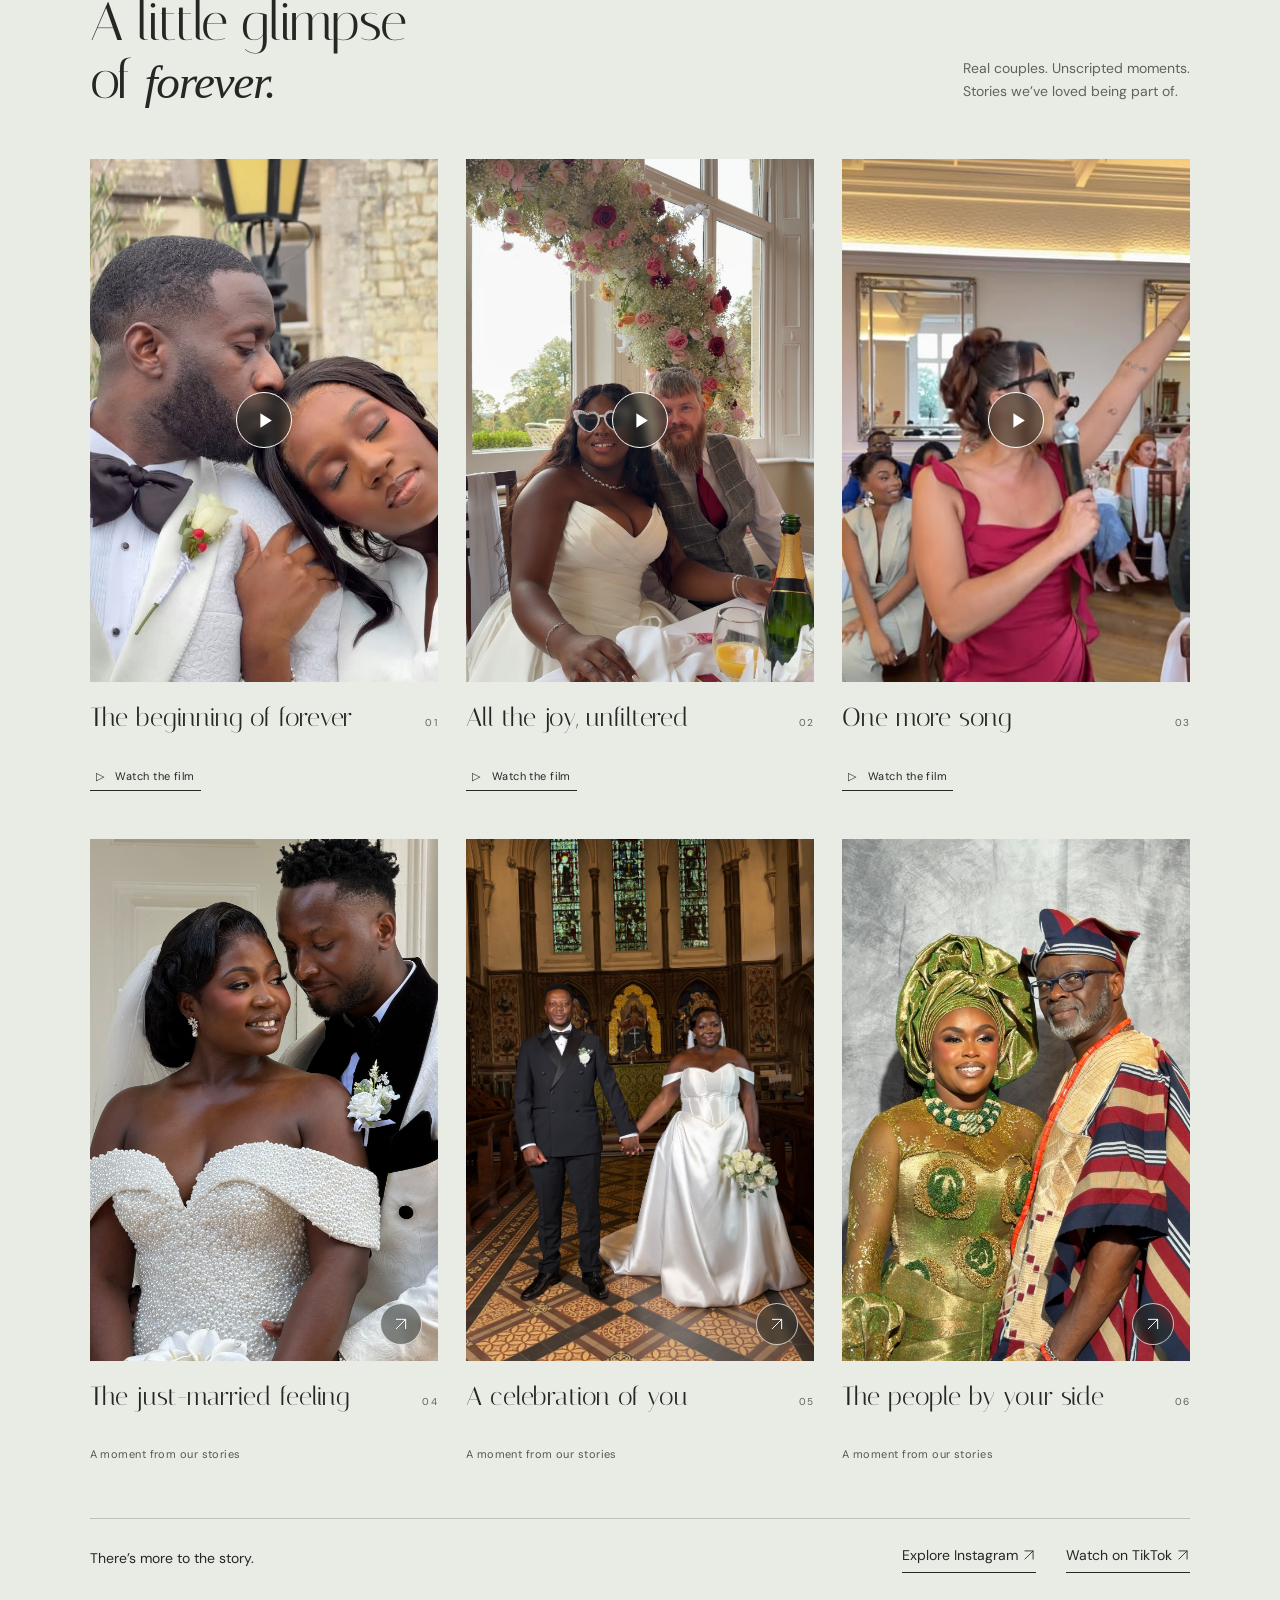
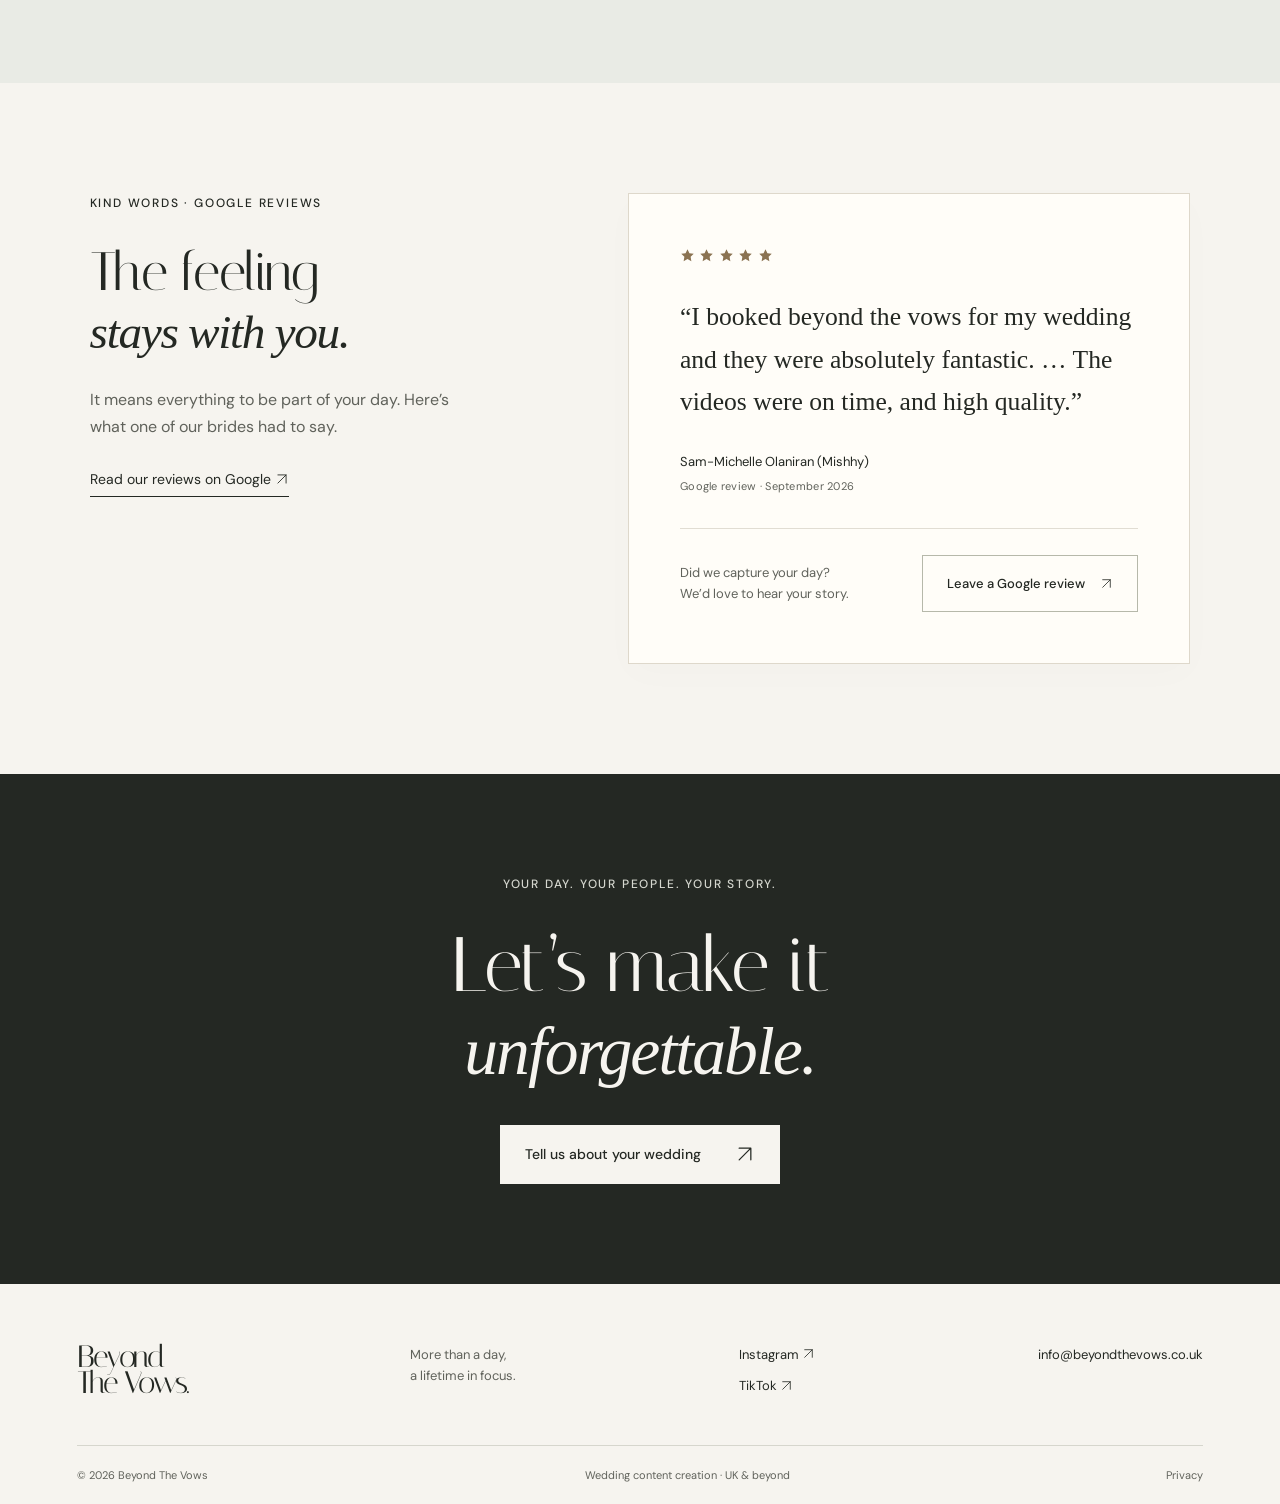
==== commit 6f1122c1: "Refine gallery framing and package and review card styling" ====
--- a/index.html
+++ b/index.html
@@ -1,4 +1,4 @@
-<!doctype html><html lang="en-GB"><head><meta charset="utf-8"><meta name="viewport" content="width=device-width,initial-scale=1"><title>Wedding content creation, UK & beyond | Beyond The Vows</title><meta name="description" content="Candid wedding content for the moments you want to relive. Explore real weddings with Beyond The Vows, serving the UK and beyond."><meta name="theme-color" content="#242823"><link rel="icon" type="image/svg+xml" href="assets/favicon.svg"><link rel="preconnect" href="https://fonts.googleapis.com"><link rel="preconnect" href="https://fonts.gstatic.com" crossorigin><link href="https://fonts.googleapis.com/css2?family=DM+Sans:wght@400;500;600&family=Italiana&display=swap" rel="stylesheet"><link rel="stylesheet" href="assets/style.css?v=20260917h"><script src="assets/site.js?v=20260917h" defer></script></head><body><a class="skip" href="#main">Skip to content</a><header class="header"><a class="wordmark" href="index.html" aria-label="Beyond The Vows home">Beyond<span>The Vows<span class="logo-dot">.</span></span></a><button class="menu-toggle" aria-controls="navigation" aria-expanded="false">Menu <span aria-hidden="true">☰</span></button><nav id="navigation" aria-label="Main navigation"><a href="index.html" aria-current="page" >Home</a><a href="services.html" >Services</a><a href="index.html#our-work" >Our work</a><a href="index.html#reviews">Reviews</a><a href="contact.html" >Contact</a></nav><a class="button small header-cta" href="contact.html">Enquire about your date <span aria-hidden="true"><svg class="arrow-icon" xmlns="http://www.w3.org/2000/svg" viewBox="0 0 24 24" aria-hidden="true" focusable="false"><path d="M5 19 19 5M5 5h14v14"/></svg></span></a></header><main id="main"><section class="hero"><div class="hero-copy"><p class="eyebrow"><span class="tiny-star" aria-hidden="true"><svg class="starburst-icon" viewBox="0 0 24 24" aria-hidden="true" focusable="false"><path d="M12 2v20M2 12h20M5 5l14 14M5 19 19 5"/></svg></span> WEDDING CONTENT CREATION · UK & BEYOND</p><h1>Live the moment.<br>Keep <em>the feeling.</em></h1><p class="hero-description">The happy tears. The stolen glances. The dance-floor chaos. Your wedding, captured as it feels — so you can be completely in it.</p><a class="button" href="contact.html">Let’s capture your story <span aria-hidden="true"><svg class="arrow-icon" xmlns="http://www.w3.org/2000/svg" viewBox="0 0 24 24" aria-hidden="true" focusable="false"><path d="M5 19 19 5M5 5h14v14"/></svg></span></a><a class="hero-work" href="#our-work">Explore our work <span aria-hidden="true"><svg class="arrow-icon" xmlns="http://www.w3.org/2000/svg" viewBox="0 0 24 24" aria-hidden="true" focusable="false"><path d="M12 4v16m-6-6 6 6 6-6"/></svg></span></a><div class="hero-note"><span class="rule"></span><span>More than a day, a lifetime in focus.</span></div></div><div class="hero-photo"><img src="assets/wedding-smiles.jpg" alt="A smiling bride and groom embracing in their wedding outfits" width="1330" height="2364" fetchpriority="high"><div class="photo-corner">THE MOMENTS<br>THAT MEAN EVERYTHING</div><span class="photo-index">01 / THE FEELING</span></div></section><div class="ribbon"><span>CANDID MOMENTS</span><span aria-hidden="true"><svg class="starburst-icon" viewBox="0 0 24 24" aria-hidden="true" focusable="false"><path d="M12 2v20M2 12h20M5 5l14 14M5 19 19 5"/></svg></span><span>REAL EMOTION</span><span aria-hidden="true"><svg class="starburst-icon" viewBox="0 0 24 24" aria-hidden="true" focusable="false"><path d="M12 2v20M2 12h20M5 5l14 14M5 19 19 5"/></svg></span><span>YOUR STORY, BEAUTIFULLY TOLD</span><span aria-hidden="true"><svg class="starburst-icon" viewBox="0 0 24 24" aria-hidden="true" focusable="false"><path d="M12 2v20M2 12h20M5 5l14 14M5 19 19 5"/></svg></span><span>UK & BEYOND</span></div><section class="intro section"><p class="eyebrow">BE PRESENT. WE’LL CATCH THE REST.</p><div><h2>For the moments<br>you didn’t know <em>you’d miss.</em></h2><p>While you’re busy marrying your favourite person, we’re capturing the little things happening all around you. The behind-the-scenes excitement, the people you love, and everything that makes your day yours.</p><p>Natural, personal wedding content to watch, share, and fall in love with all over again.</p><a class="text-link" href="services.html">Discover the experience <span aria-hidden="true"><svg class="arrow-icon" xmlns="http://www.w3.org/2000/svg" viewBox="0 0 24 24" aria-hidden="true" focusable="false"><path d="M5 19 19 5M5 5h14v14"/></svg></span></a></div></section><section class="portfolio section" id="our-work"><div class="section-heading"><div><p class="eyebrow">THROUGH OUR LENS</p><h2>A little glimpse<br>of <em>forever.</em></h2></div><p>Real couples. Unscripted moments.<br>Stories we’ve loved being part of.</p></div><div class="gallery"><article class="gallery-card"><button class="gallery-image film-cover" data-instagram="DRDBR7rDGBU" data-title="The beginning of forever" aria-label="Play film: The beginning of forever" aria-haspopup="dialog"><img src="assets/beginning-of-forever-cover.jpg" alt="Cover of Seyi and Sam-Michelle’s wedding film" width="640" height="1136" loading="lazy"><span class="image-play" aria-hidden="true"><svg viewBox="0 0 24 24" focusable="false"><path d="m9 5 11 7-11 7Z"/></svg></span></button><div class="card-caption"><h3>The beginning of forever</h3><span>01</span></div><button class="text-link video-link" data-instagram="DRDBR7rDGBU" data-title="The beginning of forever" aria-label="Watch the film: The beginning of forever" aria-haspopup="dialog"><span aria-hidden="true">▷</span> Watch the film</button></article><article class="gallery-card"><button class="gallery-image film-cover" data-instagram="DdHha7pMp6d" data-title="All the joy, unfiltered" aria-label="Play film: All the joy, unfiltered" aria-haspopup="dialog"><img src="assets/all-the-joy-cover.jpg" alt="Newlyweds celebrating beneath a pink and white floral arch" width="1206" height="2132" loading="lazy"><span class="image-play" aria-hidden="true"><svg viewBox="0 0 24 24" focusable="false"><path d="m9 5 11 7-11 7Z"/></svg></span></button><div class="card-caption"><h3>All the joy, unfiltered</h3><span>02</span></div><button class="text-link video-link" data-instagram="DdHha7pMp6d" data-title="All the joy, unfiltered" aria-label="Watch the film: All the joy, unfiltered" aria-haspopup="dialog"><span aria-hidden="true">▷</span> Watch the film</button></article><article class="gallery-card"><button class="gallery-image film-cover" data-video="7684363914225732886" data-title="One more song" aria-label="Play film: One more song" aria-haspopup="dialog"><img src="assets/party.jpg" alt="A wedding guest singing at the reception" width="640" height="1138" loading="lazy"><span class="image-play" aria-hidden="true"><svg viewBox="0 0 24 24" focusable="false"><path d="m9 5 11 7-11 7Z"/></svg></span></button><div class="card-caption"><h3>One more song</h3><span>03</span></div><button class="text-link video-link" data-video="7684363914225732886" data-title="One more song" aria-label="Watch the film: One more song" aria-haspopup="dialog"><span aria-hidden="true">▷</span> Watch the film</button></article><article class="gallery-card"><button class="gallery-image" data-image="assets/wedding-embrace.jpg" data-title="The just-married feeling" aria-label="View photo: The just-married feeling"><img src="assets/wedding-embrace.jpg" alt="A bride holding white calla lilies with her groom beside her" width="1330" height="2364" loading="lazy"><span class="image-expand" aria-hidden="true"><svg class="arrow-icon" xmlns="http://www.w3.org/2000/svg" viewBox="0 0 24 24" aria-hidden="true" focusable="false"><path d="M5 19 19 5M5 5h14v14"/></svg></span></button><div class="card-caption"><h3>The just-married feeling</h3><span>04</span></div><p class="photo-label">A moment from our stories</p></article><article class="gallery-card"><button class="gallery-image" data-image="assets/celebration-church.jpg" data-title="A celebration of you" aria-label="View photo: A celebration of you"><img src="assets/celebration-church.jpg" alt="A bride and groom holding hands beneath stained-glass windows in a church" width="3213" height="5712" loading="lazy"><span class="image-expand" aria-hidden="true"><svg class="arrow-icon" xmlns="http://www.w3.org/2000/svg" viewBox="0 0 24 24" aria-hidden="true" focusable="false"><path d="M5 19 19 5M5 5h14v14"/></svg></span></button><div class="card-caption"><h3>A celebration of you</h3><span>05</span></div><p class="photo-label">A moment from our stories</p></article><article class="gallery-card"><button class="gallery-image" data-image="assets/traditional-portrait.jpg" data-title="The people by your side" aria-label="View photo: The people by your side"><img src="assets/traditional-portrait.jpg" alt="A bride in green and gold standing beside a guest in traditional attire" width="1206" height="2138" loading="lazy"><span class="image-expand" aria-hidden="true"><svg class="arrow-icon" xmlns="http://www.w3.org/2000/svg" viewBox="0 0 24 24" aria-hidden="true" focusable="false"><path d="M5 19 19 5M5 5h14v14"/></svg></span></button><div class="card-caption"><h3>The people by your side</h3><span>06</span></div><p class="photo-label">A moment from our stories</p></article></div><div class="social-line"><span>There’s more to the story.</span><a class="text-link" href="https://www.instagram.com/beyondthevows.co/" target="_blank" rel="noopener noreferrer">Explore Instagram <svg class="arrow-icon" xmlns="http://www.w3.org/2000/svg" viewBox="0 0 24 24" aria-hidden="true" focusable="false"><path d="M5 19 19 5M5 5h14v14"/></svg></a><a class="text-link" href="https://www.tiktok.com/@beyondthevows.co" target="_blank" rel="noopener noreferrer">Watch on TikTok <svg class="arrow-icon" xmlns="http://www.w3.org/2000/svg" viewBox="0 0 24 24" aria-hidden="true" focusable="false"><path d="M5 19 19 5M5 5h14v14"/></svg></a></div></section><section class="reviews section" id="reviews" aria-labelledby="reviews-title">
+<!doctype html><html lang="en-GB"><head><meta charset="utf-8"><meta name="viewport" content="width=device-width,initial-scale=1"><title>Wedding content creation, UK & beyond | Beyond The Vows</title><meta name="description" content="Candid wedding content for the moments you want to relive. Explore real weddings with Beyond The Vows, serving the UK and beyond."><meta name="theme-color" content="#242823"><link rel="icon" type="image/svg+xml" href="assets/favicon.svg"><link rel="preconnect" href="https://fonts.googleapis.com"><link rel="preconnect" href="https://fonts.gstatic.com" crossorigin><link href="https://fonts.googleapis.com/css2?family=DM+Sans:wght@400;500;600&family=Italiana&display=swap" rel="stylesheet"><link rel="stylesheet" href="assets/style.css?v=20260917i"><script src="assets/site.js?v=20260917i" defer></script></head><body><a class="skip" href="#main">Skip to content</a><header class="header"><a class="wordmark" href="index.html" aria-label="Beyond The Vows home">Beyond<span>The Vows<span class="logo-dot">.</span></span></a><button class="menu-toggle" aria-controls="navigation" aria-expanded="false">Menu <span aria-hidden="true">☰</span></button><nav id="navigation" aria-label="Main navigation"><a href="index.html" aria-current="page" >Home</a><a href="services.html" >Services</a><a href="index.html#our-work" >Our work</a><a href="index.html#reviews">Reviews</a><a href="contact.html" >Contact</a></nav><a class="button small header-cta" href="contact.html">Enquire about your date <span aria-hidden="true"><svg class="arrow-icon" xmlns="http://www.w3.org/2000/svg" viewBox="0 0 24 24" aria-hidden="true" focusable="false"><path d="M5 19 19 5M5 5h14v14"/></svg></span></a></header><main id="main"><section class="hero"><div class="hero-copy"><p class="eyebrow"><span class="tiny-star" aria-hidden="true"><svg class="starburst-icon" viewBox="0 0 24 24" aria-hidden="true" focusable="false"><path d="M12 2v20M2 12h20M5 5l14 14M5 19 19 5"/></svg></span> WEDDING CONTENT CREATION · UK & BEYOND</p><h1>Live the moment.<br>Keep <em>the feeling.</em></h1><p class="hero-description">The happy tears. The stolen glances. The dance-floor chaos. Your wedding, captured as it feels — so you can be completely in it.</p><a class="button" href="contact.html">Let’s capture your story <span aria-hidden="true"><svg class="arrow-icon" xmlns="http://www.w3.org/2000/svg" viewBox="0 0 24 24" aria-hidden="true" focusable="false"><path d="M5 19 19 5M5 5h14v14"/></svg></span></a><a class="hero-work" href="#our-work">Explore our work <span aria-hidden="true"><svg class="arrow-icon" xmlns="http://www.w3.org/2000/svg" viewBox="0 0 24 24" aria-hidden="true" focusable="false"><path d="M12 4v16m-6-6 6 6 6-6"/></svg></span></a><div class="hero-note"><span class="rule"></span><span>More than a day, a lifetime in focus.</span></div></div><div class="hero-photo"><img src="assets/wedding-smiles.jpg" alt="A smiling bride and groom embracing in their wedding outfits" width="1330" height="2364" fetchpriority="high"><div class="photo-corner">THE MOMENTS<br>THAT MEAN EVERYTHING</div><span class="photo-index">01 / THE FEELING</span></div></section><div class="ribbon"><span>CANDID MOMENTS</span><span aria-hidden="true"><svg class="starburst-icon" viewBox="0 0 24 24" aria-hidden="true" focusable="false"><path d="M12 2v20M2 12h20M5 5l14 14M5 19 19 5"/></svg></span><span>REAL EMOTION</span><span aria-hidden="true"><svg class="starburst-icon" viewBox="0 0 24 24" aria-hidden="true" focusable="false"><path d="M12 2v20M2 12h20M5 5l14 14M5 19 19 5"/></svg></span><span>YOUR STORY, BEAUTIFULLY TOLD</span><span aria-hidden="true"><svg class="starburst-icon" viewBox="0 0 24 24" aria-hidden="true" focusable="false"><path d="M12 2v20M2 12h20M5 5l14 14M5 19 19 5"/></svg></span><span>UK & BEYOND</span></div><section class="intro section"><p class="eyebrow">BE PRESENT. WE’LL CATCH THE REST.</p><div><h2>For the moments<br>you didn’t know <em>you’d miss.</em></h2><p>While you’re busy marrying your favourite person, we’re capturing the little things happening all around you. The behind-the-scenes excitement, the people you love, and everything that makes your day yours.</p><p>Natural, personal wedding content to watch, share, and fall in love with all over again.</p><a class="text-link" href="services.html">Discover the experience <span aria-hidden="true"><svg class="arrow-icon" xmlns="http://www.w3.org/2000/svg" viewBox="0 0 24 24" aria-hidden="true" focusable="false"><path d="M5 19 19 5M5 5h14v14"/></svg></span></a></div></section><section class="portfolio section" id="our-work"><div class="section-heading"><div><p class="eyebrow">THROUGH OUR LENS</p><h2>A little glimpse<br>of <em>forever.</em></h2></div><p>Real couples. Unscripted moments.<br>Stories we’ve loved being part of.</p></div><div class="gallery"><article class="gallery-card"><button class="gallery-image film-cover" data-instagram="DRDBR7rDGBU" data-title="The beginning of forever" aria-label="Play film: The beginning of forever" aria-haspopup="dialog"><img src="assets/beginning-of-forever-cover.jpg" alt="Cover of Seyi and Sam-Michelle’s wedding film" width="640" height="1136" loading="lazy"><span class="image-play" aria-hidden="true"><svg viewBox="0 0 24 24" focusable="false"><path d="m9 5 11 7-11 7Z"/></svg></span></button><div class="card-caption"><h3>The beginning of forever</h3><span>01</span></div><button class="text-link video-link" data-instagram="DRDBR7rDGBU" data-title="The beginning of forever" aria-label="Watch the film: The beginning of forever" aria-haspopup="dialog"><span aria-hidden="true">▷</span> Watch the film</button></article><article class="gallery-card"><button class="gallery-image film-cover" data-instagram="DdHha7pMp6d" data-title="All the joy, unfiltered" aria-label="Play film: All the joy, unfiltered" aria-haspopup="dialog"><img src="assets/all-the-joy-cover.jpg" alt="Newlyweds celebrating beneath a pink and white floral arch" width="1206" height="2132" loading="lazy"><span class="image-play" aria-hidden="true"><svg viewBox="0 0 24 24" focusable="false"><path d="m9 5 11 7-11 7Z"/></svg></span></button><div class="card-caption"><h3>All the joy, unfiltered</h3><span>02</span></div><button class="text-link video-link" data-instagram="DdHha7pMp6d" data-title="All the joy, unfiltered" aria-label="Watch the film: All the joy, unfiltered" aria-haspopup="dialog"><span aria-hidden="true">▷</span> Watch the film</button></article><article class="gallery-card"><button class="gallery-image film-cover" data-video="7684363914225732886" data-title="One more song" aria-label="Play film: One more song" aria-haspopup="dialog"><img src="assets/party.jpg" alt="A wedding guest singing at the reception" width="640" height="1138" loading="lazy"><span class="image-play" aria-hidden="true"><svg viewBox="0 0 24 24" focusable="false"><path d="m9 5 11 7-11 7Z"/></svg></span></button><div class="card-caption"><h3>One more song</h3><span>03</span></div><button class="text-link video-link" data-video="7684363914225732886" data-title="One more song" aria-label="Watch the film: One more song" aria-haspopup="dialog"><span aria-hidden="true">▷</span> Watch the film</button></article><article class="gallery-card"><button class="gallery-image" data-image="assets/wedding-embrace.jpg" data-title="The just-married feeling" aria-label="View photo: The just-married feeling"><img src="assets/wedding-embrace.jpg" alt="A bride holding white calla lilies with her groom beside her" width="1330" height="2364" loading="lazy"><span class="image-expand" aria-hidden="true"><svg class="arrow-icon" xmlns="http://www.w3.org/2000/svg" viewBox="0 0 24 24" aria-hidden="true" focusable="false"><path d="M5 19 19 5M5 5h14v14"/></svg></span></button><div class="card-caption"><h3>The just-married feeling</h3><span>04</span></div><p class="photo-label">A moment from our stories</p></article><article class="gallery-card"><button class="gallery-image" data-image="assets/celebration-church.jpg" data-title="A celebration of you" aria-label="View photo: A celebration of you"><img src="assets/celebration-church.jpg" alt="A bride and groom holding hands beneath stained-glass windows in a church" width="3213" height="5712" loading="lazy"><span class="image-expand" aria-hidden="true"><svg class="arrow-icon" xmlns="http://www.w3.org/2000/svg" viewBox="0 0 24 24" aria-hidden="true" focusable="false"><path d="M5 19 19 5M5 5h14v14"/></svg></span></button><div class="card-caption"><h3>A celebration of you</h3><span>05</span></div><p class="photo-label">A moment from our stories</p></article><article class="gallery-card"><button class="gallery-image" data-image="assets/traditional-portrait.jpg" data-title="The people by your side" aria-label="View photo: The people by your side"><img src="assets/traditional-portrait.jpg" alt="A bride in green and gold standing beside a guest in traditional attire" width="1206" height="2138" loading="lazy"><span class="image-expand" aria-hidden="true"><svg class="arrow-icon" xmlns="http://www.w3.org/2000/svg" viewBox="0 0 24 24" aria-hidden="true" focusable="false"><path d="M5 19 19 5M5 5h14v14"/></svg></span></button><div class="card-caption"><h3>The people by your side</h3><span>06</span></div><p class="photo-label">A moment from our stories</p></article></div><div class="social-line"><span>There’s more to the story.</span><a class="text-link" href="https://www.instagram.com/beyondthevows.co/" target="_blank" rel="noopener noreferrer">Explore Instagram <svg class="arrow-icon" xmlns="http://www.w3.org/2000/svg" viewBox="0 0 24 24" aria-hidden="true" focusable="false"><path d="M5 19 19 5M5 5h14v14"/></svg></a><a class="text-link" href="https://www.tiktok.com/@beyondthevows.co" target="_blank" rel="noopener noreferrer">Watch on TikTok <svg class="arrow-icon" xmlns="http://www.w3.org/2000/svg" viewBox="0 0 24 24" aria-hidden="true" focusable="false"><path d="M5 19 19 5M5 5h14v14"/></svg></a></div></section><section class="reviews section" id="reviews" aria-labelledby="reviews-title">
 <div class="reviews-intro"><p class="eyebrow">KIND WORDS · GOOGLE REVIEWS</p><h2 id="reviews-title">The feeling<br><em>stays with you.</em></h2><p>It means everything to be part of your day. Here’s what one of our brides had to say.</p><a class="text-link" href="https://www.google.com/maps?cid=11068887246917935304" target="_blank" rel="noopener noreferrer">Read our reviews on Google <svg class="arrow-icon" xmlns="http://www.w3.org/2000/svg" viewBox="0 0 24 24" aria-hidden="true" focusable="false"><path d="M5 19 19 5M5 5h14v14"/></svg></a></div>
 <div class="review-card"><p class="review-stars" aria-label="5 out of 5 stars"><span aria-hidden="true"><svg class="rating-star-icon" viewBox="0 0 24 24" aria-hidden="true" focusable="false"><path d="m12 2 3.09 6.26L22 9.27l-5 4.87 1.18 6.88L12 17.77l-6.18 3.25L7 14.14 2 9.27l6.91-1.01Z"/></svg><svg class="rating-star-icon" viewBox="0 0 24 24" aria-hidden="true" focusable="false"><path d="m12 2 3.09 6.26L22 9.27l-5 4.87 1.18 6.88L12 17.77l-6.18 3.25L7 14.14 2 9.27l6.91-1.01Z"/></svg><svg class="rating-star-icon" viewBox="0 0 24 24" aria-hidden="true" focusable="false"><path d="m12 2 3.09 6.26L22 9.27l-5 4.87 1.18 6.88L12 17.77l-6.18 3.25L7 14.14 2 9.27l6.91-1.01Z"/></svg><svg class="rating-star-icon" viewBox="0 0 24 24" aria-hidden="true" focusable="false"><path d="m12 2 3.09 6.26L22 9.27l-5 4.87 1.18 6.88L12 17.77l-6.18 3.25L7 14.14 2 9.27l6.91-1.01Z"/></svg><svg class="rating-star-icon" viewBox="0 0 24 24" aria-hidden="true" focusable="false"><path d="m12 2 3.09 6.26L22 9.27l-5 4.87 1.18 6.88L12 17.77l-6.18 3.25L7 14.14 2 9.27l6.91-1.01Z"/></svg></span></p><blockquote cite="https://www.google.com/maps?cid=11068887246917935304"><p>“I booked beyond the vows for my wedding and they were absolutely fantastic. … The videos were on time, and high quality.”</p></blockquote><p class="review-author">Sam-Michelle Olaniran (Mishhy)<span>Google review · September 2026</span></p><div class="review-invitation"><p>Did we capture your day?<br>We’d love to hear your story.</p><a class="button" href="https://g.page/r/CcggZTtOlpyZECE/review" target="_blank" rel="noopener noreferrer">Leave a Google review <svg class="arrow-icon" xmlns="http://www.w3.org/2000/svg" viewBox="0 0 24 24" aria-hidden="true" focusable="false"><path d="M5 19 19 5M5 5h14v14"/></svg></a></div></div>
 </section><section class="closing"><p class="eyebrow">YOUR DAY. YOUR PEOPLE. YOUR STORY.</p><h2>Let’s make it<br><em>unforgettable.</em></h2><a class="button cream" href="contact.html">Tell us about your wedding <span aria-hidden="true"><svg class="arrow-icon" xmlns="http://www.w3.org/2000/svg" viewBox="0 0 24 24" aria-hidden="true" focusable="false"><path d="M5 19 19 5M5 5h14v14"/></svg></span></a></section></main><footer><div class="footer-top"><a class="wordmark" href="index.html">Beyond<span>The Vows.</span></a><p>More than a day,<br>a lifetime in focus.</p><div><a href="https://www.instagram.com/beyondthevows.co/" target="_blank" rel="noopener noreferrer">Instagram <svg class="arrow-icon" xmlns="http://www.w3.org/2000/svg" viewBox="0 0 24 24" aria-hidden="true" focusable="false"><path d="M5 19 19 5M5 5h14v14"/></svg></a><a href="https://www.tiktok.com/@beyondthevows.co" target="_blank" rel="noopener noreferrer">TikTok <svg class="arrow-icon" xmlns="http://www.w3.org/2000/svg" viewBox="0 0 24 24" aria-hidden="true" focusable="false"><path d="M5 19 19 5M5 5h14v14"/></svg></a></div><a class="email" href="mailto:info@beyondthevows.co.uk">info@beyondthevows.co.uk</a></div><div class="footer-bottom"><span>© <span data-year>2026</span> Beyond The Vows</span><span>Wedding content creation · UK & beyond</span><a href="contact.html#privacy">Privacy</a></div></footer><dialog id="media-dialog" aria-labelledby="media-title"><div class="dialog-top"><h2 id="media-title">A moment to keep</h2><button class="close-dialog" aria-label="Close gallery">✕</button></div><div id="media-content"></div><p id="media-caption"></p></dialog></body></html>
--- a/assets/style.css
+++ b/assets/style.css
@@ -47,3 +47,84 @@
 .enquiry-success{border:1px solid var(--line);padding:clamp(20px,4vw,40px)}.enquiry-success h2{font-size:clamp(2rem,4vw,3rem)}.enquiry-success .button{margin-bottom:24px}
 
 .starburst-icon{display:inline-block;width:1em;height:1em;vertical-align:-.12em;fill:none;stroke:currentColor;stroke-width:2;stroke-linecap:round}.rating-star-icon{display:inline-block;width:1em;height:1em;vertical-align:-.12em;fill:currentColor}.review-stars>span{display:inline-flex;gap:.2em}
+
+/* Editorial gallery: consistent portraits, individual framing and quiet controls. */
+.gallery{gap:48px 28px}
+.gallery-card{min-width:0;display:flex;flex-direction:column}
+.gallery-image{background:#d9d8ce}
+.gallery-image img{aspect-ratio:2/3;object-position:var(--photo-position,center 50%)}
+.gallery-image[data-instagram="DRDBR7rDGBU"]{--photo-position:center 48%}
+.gallery-image[data-instagram="DdHha7pMp6d"]{--photo-position:center 68%}
+.gallery-image[data-video]{--photo-position:center 45%}
+.gallery-image[data-image="assets/wedding-embrace.jpg"]{--photo-position:center 35%}
+.gallery-image[data-image="assets/celebration-church.jpg"]{--photo-position:center 70%}
+.gallery-image[data-image="assets/traditional-portrait.jpg"]{--photo-position:center 38%}
+.gallery-image:hover img{transform:none}
+.gallery-image:focus-visible{outline-offset:5px}
+.card-caption{align-items:baseline;padding-top:20px;min-height:74px;gap:18px}
+.card-caption h3{font-size:clamp(1.45rem,2.05vw,1.9rem);line-height:1.2;max-width:90%}
+.card-caption>span{font-size:10px;letter-spacing:.12em}
+.gallery-card>.video-link,.gallery-card>.photo-label{align-self:flex-start;margin-top:10px;font-size:11px;letter-spacing:.04em}
+.gallery-card>.photo-label{color:#53594e}
+.image-expand{width:42px;height:42px;display:grid;place-items:center;line-height:1;background:#24282380;border-color:#ffffffb3;right:16px;bottom:16px;backdrop-filter:blur(5px)}
+.image-play{background:#24282380;backdrop-filter:blur(5px)}
+.image-play,.image-expand{transition:background .25s,box-shadow .25s}
+@media(hover:hover) and (pointer:fine){
+ .gallery-image:hover img,.gallery-image:focus-visible img{transform:scale(1.025)}
+ .gallery-image:hover .image-expand,.gallery-image:hover .image-play{background:#242823cf;box-shadow:0 0 0 5px #ffffff20}
+}
+
+/* Warm paper cards give pricing and testimonials a clear visual home. */
+.collections{gap:24px}
+.collection-card{background:#fffdf8;border:1px solid #dcd7cb;padding:36px;box-shadow:0 8px 28px #24282304}
+.collection-card .eyebrow{font-size:10px;letter-spacing:.16em;color:#766247;margin-bottom:24px}
+.collection-title{align-items:center;gap:16px}
+.collection-title h3{font-size:clamp(2rem,3vw,2.7rem)}
+.collection-price{font-family:var(--serif);font-size:2.75rem;line-height:1.1}
+.collection-card ul{border-color:#e1ddd3;margin-top:26px;padding-top:26px}
+.collection-card li{padding-left:23px;line-height:1.6;margin-bottom:15px}
+.collection-card li:before{content:'';width:5px;height:5px;border:1px solid #948068;border-radius:50%;top:.65em}
+.collection-card .button{width:100%;margin-top:auto;padding:16px 18px;gap:14px}
+.collection-card:first-child .button{width:100%;margin-top:28px}
+.collection-card:first-child{background:#eeeee6;column-gap:48px}
+.service-card{border:1px solid #cbd0c2;padding:28px;background:#f6f4ef80}
+.service-card .number{font-size:10px;letter-spacing:.12em;color:#6b715f}
+.service-card h3{font-size:2rem;margin-top:25px}
+.service-card p{margin-bottom:0;font-size:14px;line-height:1.85}
+.review-card{background:#fffdf8;border:1px solid #ded8cb;padding:clamp(26px,4vw,52px);box-shadow:0 10px 35px #24282304}
+.review-stars{font-size:15px;color:#8b7352;margin-bottom:26px}
+.review-stars>span{gap:.3em}
+.review-card blockquote p{font-size:clamp(1.35rem,2vw,1.8rem);line-height:1.65}
+.review-author{margin:28px 0 32px;font-size:13px}
+.review-author span{font-size:11px;letter-spacing:.025em}
+.review-invitation{border-color:#e1ddd3;gap:20px;padding-top:26px}
+.review-invitation .button{background:transparent;color:var(--ink);border-color:#b6b8aa}
+.review-invitation .button:hover{background:#e9ebe5}
+@media(max-width:1000px){
+ .gallery{gap:36px 20px}
+ .card-caption{min-height:77px}
+ .collection-card{padding:28px}
+ .collection-price{font-size:2.3rem}
+ .service-cards{gap:18px}
+ .service-card{padding:22px}
+}
+@media(max-width:700px){
+ .gallery{gap:32px 18px}
+ .card-caption{padding-top:16px;min-height:70px}
+ .card-caption>span{display:block}
+ .card-caption h3{font-size:1.45rem}
+ .image-expand{width:36px;height:36px;right:12px;bottom:12px}
+ .collection-card,.collection-card:first-child{padding:26px;display:flex}
+ .collection-title h3{font-size:2rem}
+ .collection-price{font-size:2.25rem}
+ .collection-card:first-child .button{margin-top:auto}
+ .review-invitation .button{width:100%}
+}
+@media(max-width:480px){
+ .gallery{grid-template-columns:minmax(0,1fr);gap:38px}
+ .gallery-image img{aspect-ratio:2/3}
+ .card-caption{min-height:0}
+ .card-caption h3{font-size:1.8rem}
+ .image-play{width:52px;height:52px}
+ .collection-title{flex-wrap:wrap;gap:12px}
+}
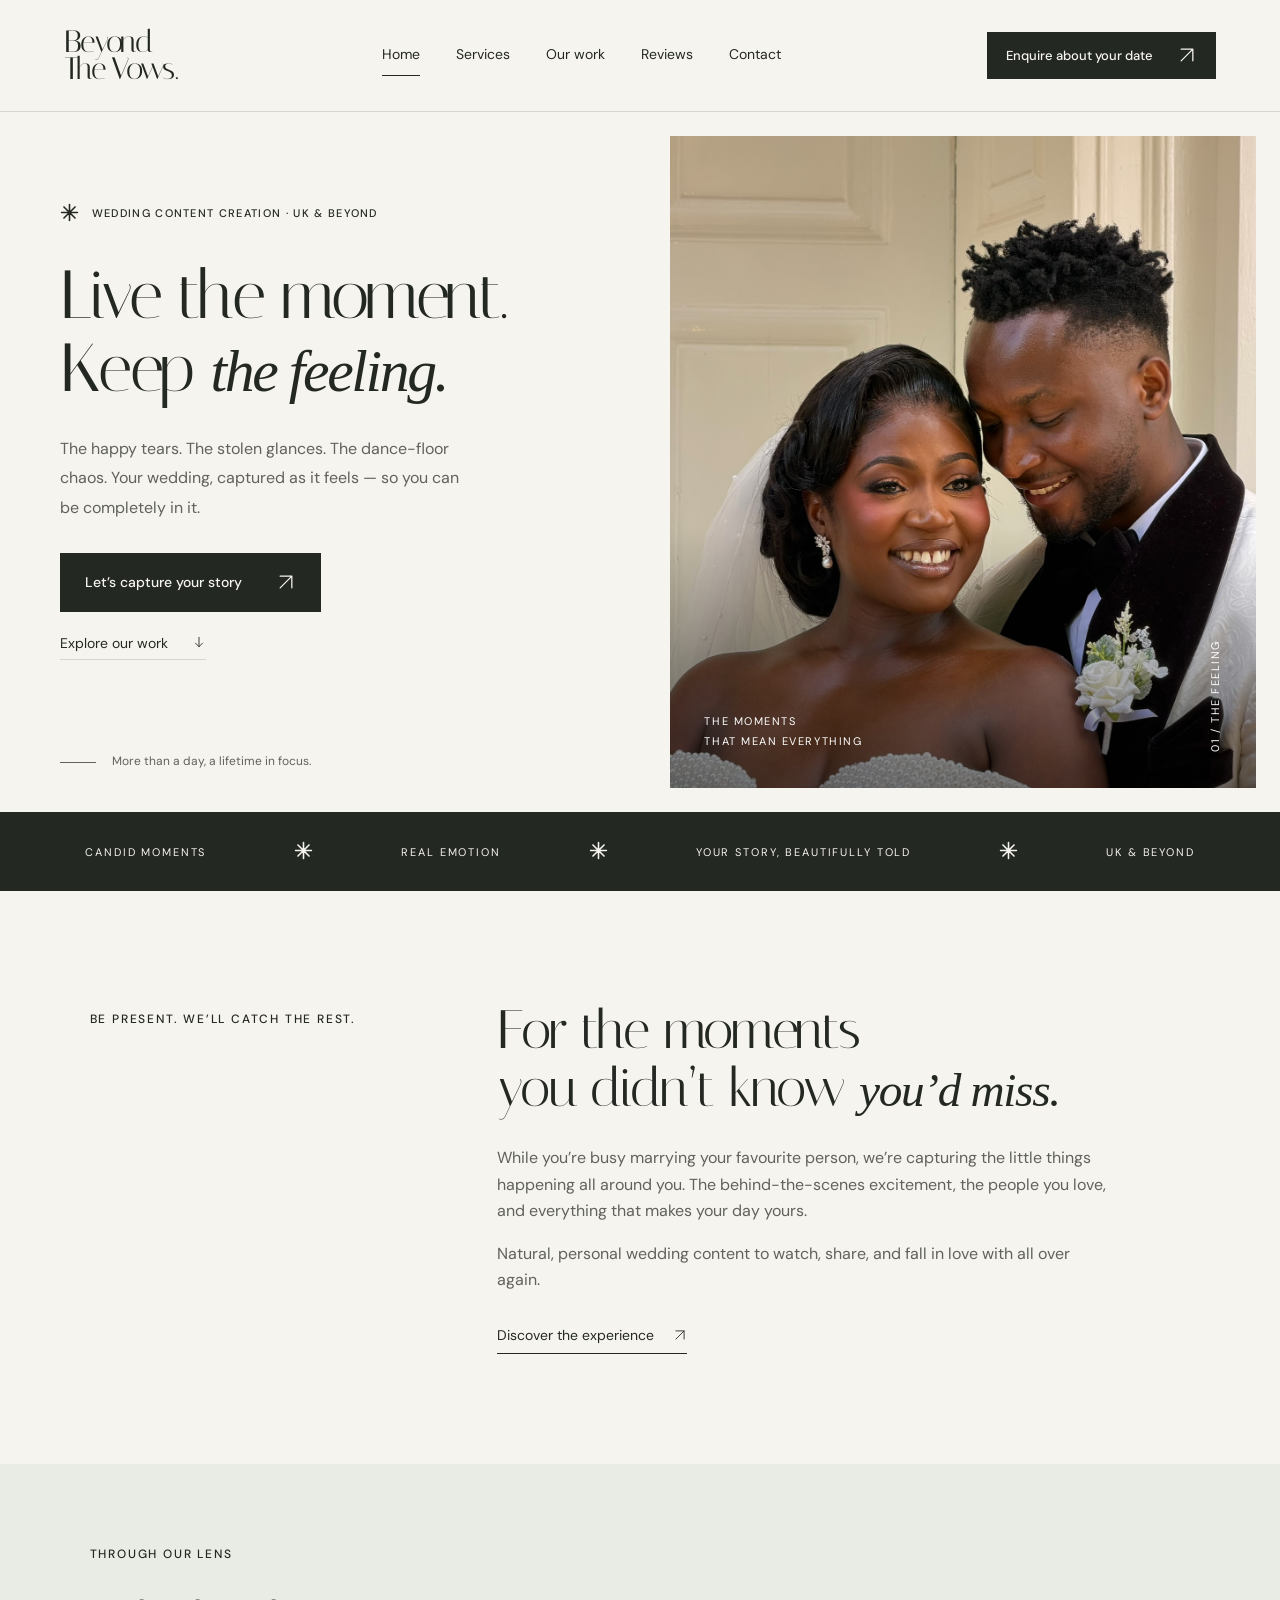
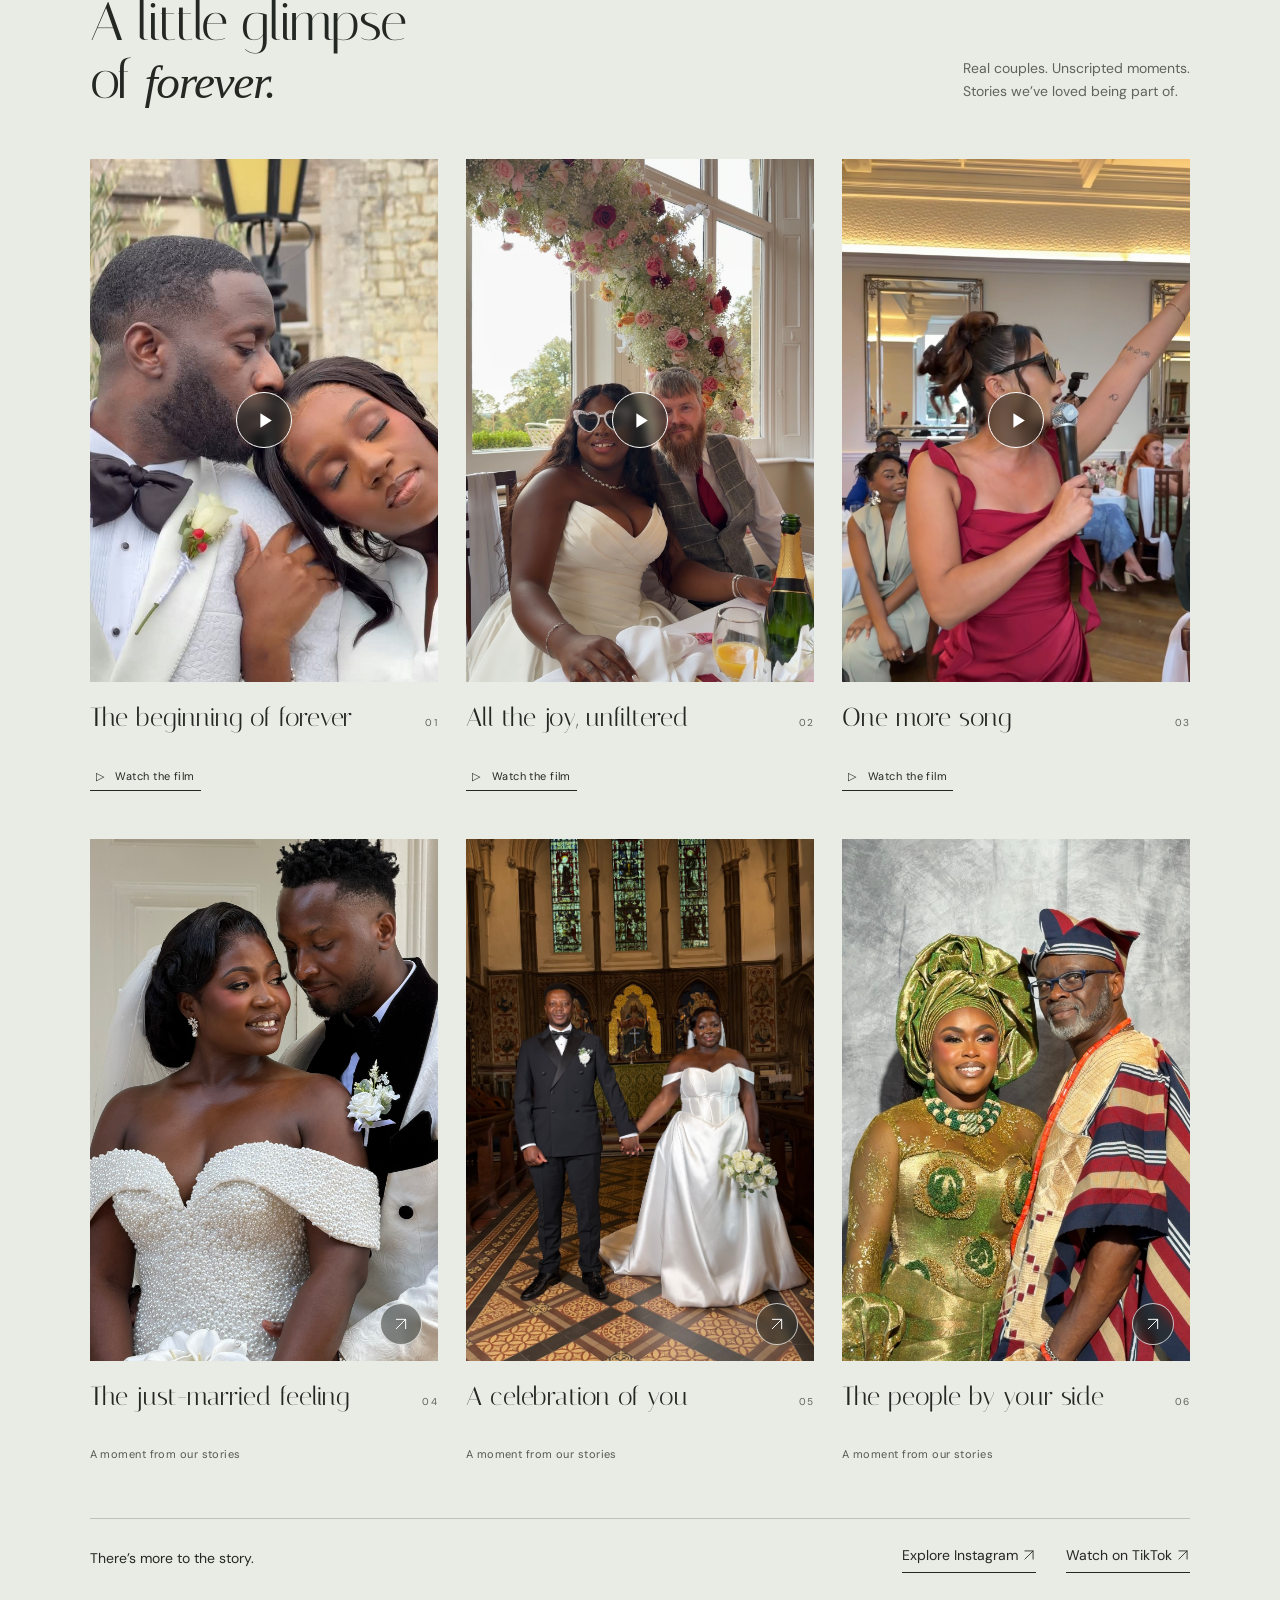
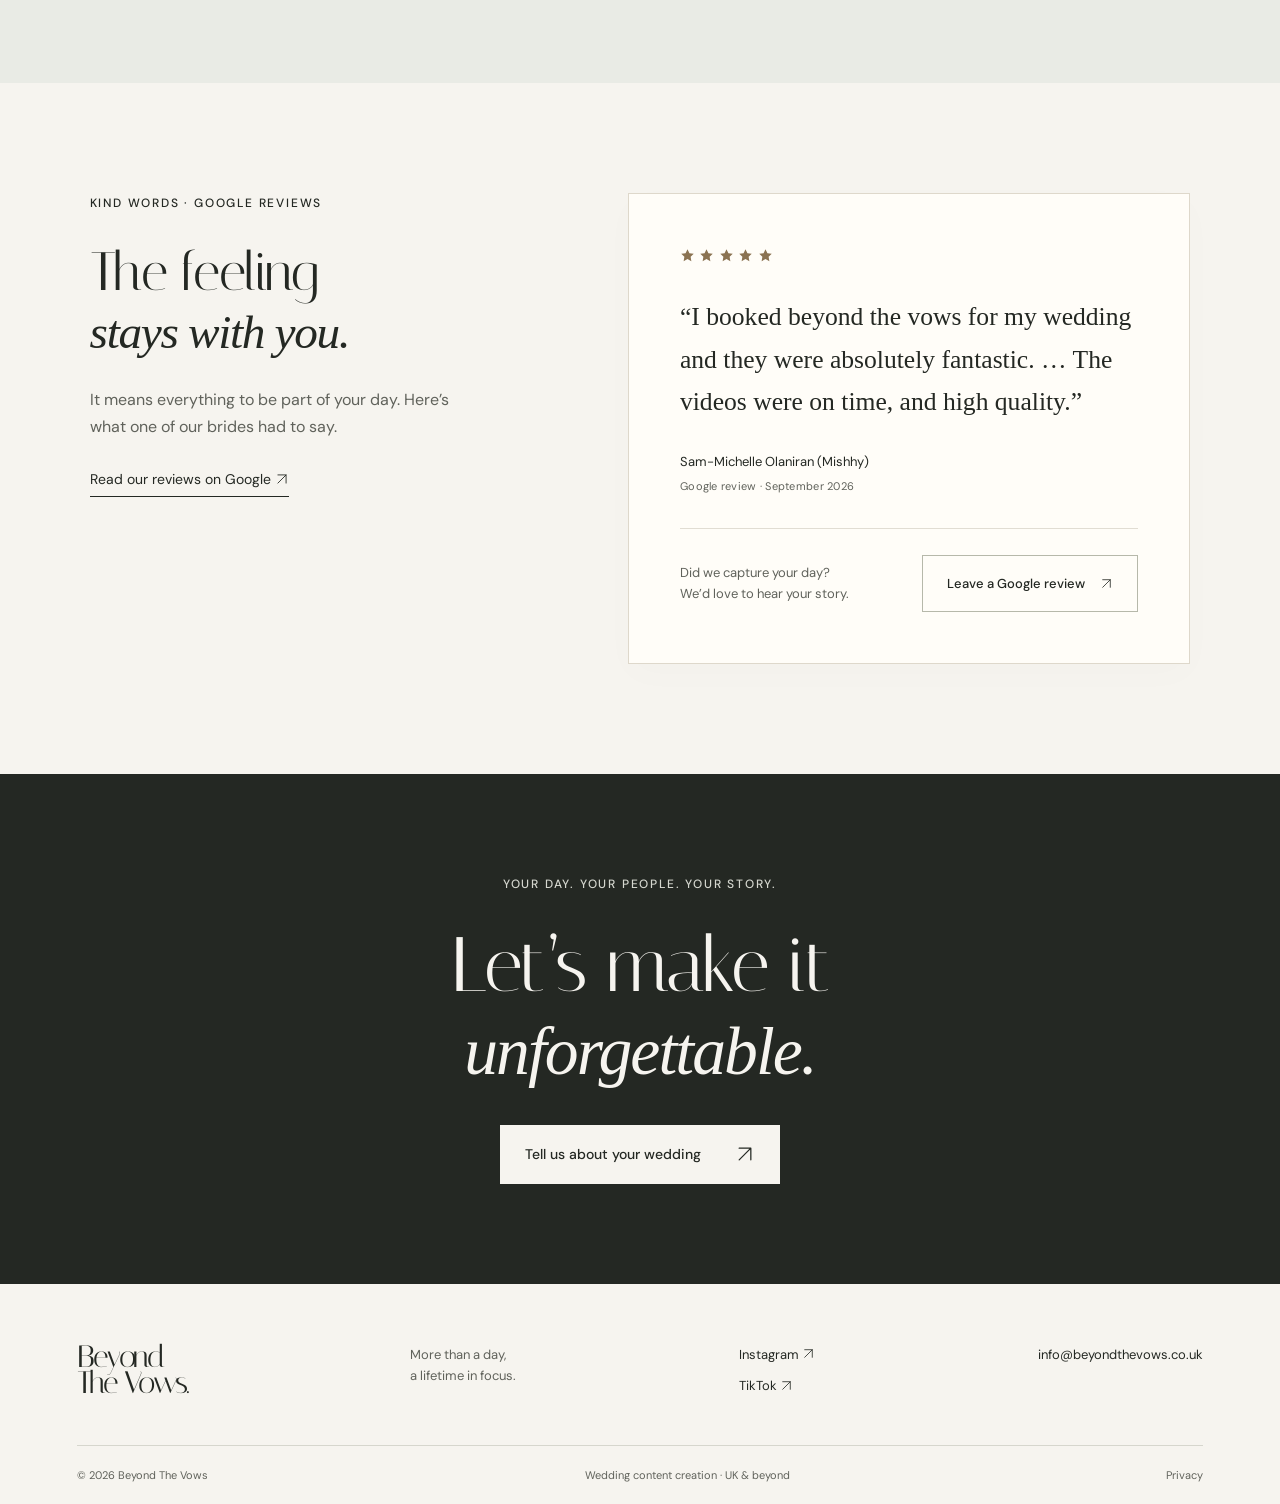
==== commit 62e90e17: "Replace One more song cover with supplied original photo" ====
--- a/index.html
+++ b/index.html
@@ -1,4 +1,4 @@
-<!doctype html><html lang="en-GB"><head><meta charset="utf-8"><meta name="viewport" content="width=device-width,initial-scale=1"><title>Wedding content creation, UK & beyond | Beyond The Vows</title><meta name="description" content="Candid wedding content for the moments you want to relive. Explore real weddings with Beyond The Vows, serving the UK and beyond."><meta name="theme-color" content="#242823"><link rel="icon" type="image/svg+xml" href="assets/favicon.svg"><link rel="preconnect" href="https://fonts.googleapis.com"><link rel="preconnect" href="https://fonts.gstatic.com" crossorigin><link href="https://fonts.googleapis.com/css2?family=DM+Sans:wght@400;500;600&family=Italiana&display=swap" rel="stylesheet"><link rel="stylesheet" href="assets/style.css?v=20260917i"><script src="assets/site.js?v=20260917i" defer></script></head><body><a class="skip" href="#main">Skip to content</a><header class="header"><a class="wordmark" href="index.html" aria-label="Beyond The Vows home">Beyond<span>The Vows<span class="logo-dot">.</span></span></a><button class="menu-toggle" aria-controls="navigation" aria-expanded="false">Menu <span aria-hidden="true">☰</span></button><nav id="navigation" aria-label="Main navigation"><a href="index.html" aria-current="page" >Home</a><a href="services.html" >Services</a><a href="index.html#our-work" >Our work</a><a href="index.html#reviews">Reviews</a><a href="contact.html" >Contact</a></nav><a class="button small header-cta" href="contact.html">Enquire about your date <span aria-hidden="true"><svg class="arrow-icon" xmlns="http://www.w3.org/2000/svg" viewBox="0 0 24 24" aria-hidden="true" focusable="false"><path d="M5 19 19 5M5 5h14v14"/></svg></span></a></header><main id="main"><section class="hero"><div class="hero-copy"><p class="eyebrow"><span class="tiny-star" aria-hidden="true"><svg class="starburst-icon" viewBox="0 0 24 24" aria-hidden="true" focusable="false"><path d="M12 2v20M2 12h20M5 5l14 14M5 19 19 5"/></svg></span> WEDDING CONTENT CREATION · UK & BEYOND</p><h1>Live the moment.<br>Keep <em>the feeling.</em></h1><p class="hero-description">The happy tears. The stolen glances. The dance-floor chaos. Your wedding, captured as it feels — so you can be completely in it.</p><a class="button" href="contact.html">Let’s capture your story <span aria-hidden="true"><svg class="arrow-icon" xmlns="http://www.w3.org/2000/svg" viewBox="0 0 24 24" aria-hidden="true" focusable="false"><path d="M5 19 19 5M5 5h14v14"/></svg></span></a><a class="hero-work" href="#our-work">Explore our work <span aria-hidden="true"><svg class="arrow-icon" xmlns="http://www.w3.org/2000/svg" viewBox="0 0 24 24" aria-hidden="true" focusable="false"><path d="M12 4v16m-6-6 6 6 6-6"/></svg></span></a><div class="hero-note"><span class="rule"></span><span>More than a day, a lifetime in focus.</span></div></div><div class="hero-photo"><img src="assets/wedding-smiles.jpg" alt="A smiling bride and groom embracing in their wedding outfits" width="1330" height="2364" fetchpriority="high"><div class="photo-corner">THE MOMENTS<br>THAT MEAN EVERYTHING</div><span class="photo-index">01 / THE FEELING</span></div></section><div class="ribbon"><span>CANDID MOMENTS</span><span aria-hidden="true"><svg class="starburst-icon" viewBox="0 0 24 24" aria-hidden="true" focusable="false"><path d="M12 2v20M2 12h20M5 5l14 14M5 19 19 5"/></svg></span><span>REAL EMOTION</span><span aria-hidden="true"><svg class="starburst-icon" viewBox="0 0 24 24" aria-hidden="true" focusable="false"><path d="M12 2v20M2 12h20M5 5l14 14M5 19 19 5"/></svg></span><span>YOUR STORY, BEAUTIFULLY TOLD</span><span aria-hidden="true"><svg class="starburst-icon" viewBox="0 0 24 24" aria-hidden="true" focusable="false"><path d="M12 2v20M2 12h20M5 5l14 14M5 19 19 5"/></svg></span><span>UK & BEYOND</span></div><section class="intro section"><p class="eyebrow">BE PRESENT. WE’LL CATCH THE REST.</p><div><h2>For the moments<br>you didn’t know <em>you’d miss.</em></h2><p>While you’re busy marrying your favourite person, we’re capturing the little things happening all around you. The behind-the-scenes excitement, the people you love, and everything that makes your day yours.</p><p>Natural, personal wedding content to watch, share, and fall in love with all over again.</p><a class="text-link" href="services.html">Discover the experience <span aria-hidden="true"><svg class="arrow-icon" xmlns="http://www.w3.org/2000/svg" viewBox="0 0 24 24" aria-hidden="true" focusable="false"><path d="M5 19 19 5M5 5h14v14"/></svg></span></a></div></section><section class="portfolio section" id="our-work"><div class="section-heading"><div><p class="eyebrow">THROUGH OUR LENS</p><h2>A little glimpse<br>of <em>forever.</em></h2></div><p>Real couples. Unscripted moments.<br>Stories we’ve loved being part of.</p></div><div class="gallery"><article class="gallery-card"><button class="gallery-image film-cover" data-instagram="DRDBR7rDGBU" data-title="The beginning of forever" aria-label="Play film: The beginning of forever" aria-haspopup="dialog"><img src="assets/beginning-of-forever-cover.jpg" alt="Cover of Seyi and Sam-Michelle’s wedding film" width="640" height="1136" loading="lazy"><span class="image-play" aria-hidden="true"><svg viewBox="0 0 24 24" focusable="false"><path d="m9 5 11 7-11 7Z"/></svg></span></button><div class="card-caption"><h3>The beginning of forever</h3><span>01</span></div><button class="text-link video-link" data-instagram="DRDBR7rDGBU" data-title="The beginning of forever" aria-label="Watch the film: The beginning of forever" aria-haspopup="dialog"><span aria-hidden="true">▷</span> Watch the film</button></article><article class="gallery-card"><button class="gallery-image film-cover" data-instagram="DdHha7pMp6d" data-title="All the joy, unfiltered" aria-label="Play film: All the joy, unfiltered" aria-haspopup="dialog"><img src="assets/all-the-joy-cover.jpg" alt="Newlyweds celebrating beneath a pink and white floral arch" width="1206" height="2132" loading="lazy"><span class="image-play" aria-hidden="true"><svg viewBox="0 0 24 24" focusable="false"><path d="m9 5 11 7-11 7Z"/></svg></span></button><div class="card-caption"><h3>All the joy, unfiltered</h3><span>02</span></div><button class="text-link video-link" data-instagram="DdHha7pMp6d" data-title="All the joy, unfiltered" aria-label="Watch the film: All the joy, unfiltered" aria-haspopup="dialog"><span aria-hidden="true">▷</span> Watch the film</button></article><article class="gallery-card"><button class="gallery-image film-cover" data-video="7684363914225732886" data-title="One more song" aria-label="Play film: One more song" aria-haspopup="dialog"><img src="assets/party.jpg" alt="A wedding guest singing at the reception" width="640" height="1138" loading="lazy"><span class="image-play" aria-hidden="true"><svg viewBox="0 0 24 24" focusable="false"><path d="m9 5 11 7-11 7Z"/></svg></span></button><div class="card-caption"><h3>One more song</h3><span>03</span></div><button class="text-link video-link" data-video="7684363914225732886" data-title="One more song" aria-label="Watch the film: One more song" aria-haspopup="dialog"><span aria-hidden="true">▷</span> Watch the film</button></article><article class="gallery-card"><button class="gallery-image" data-image="assets/wedding-embrace.jpg" data-title="The just-married feeling" aria-label="View photo: The just-married feeling"><img src="assets/wedding-embrace.jpg" alt="A bride holding white calla lilies with her groom beside her" width="1330" height="2364" loading="lazy"><span class="image-expand" aria-hidden="true"><svg class="arrow-icon" xmlns="http://www.w3.org/2000/svg" viewBox="0 0 24 24" aria-hidden="true" focusable="false"><path d="M5 19 19 5M5 5h14v14"/></svg></span></button><div class="card-caption"><h3>The just-married feeling</h3><span>04</span></div><p class="photo-label">A moment from our stories</p></article><article class="gallery-card"><button class="gallery-image" data-image="assets/celebration-church.jpg" data-title="A celebration of you" aria-label="View photo: A celebration of you"><img src="assets/celebration-church.jpg" alt="A bride and groom holding hands beneath stained-glass windows in a church" width="3213" height="5712" loading="lazy"><span class="image-expand" aria-hidden="true"><svg class="arrow-icon" xmlns="http://www.w3.org/2000/svg" viewBox="0 0 24 24" aria-hidden="true" focusable="false"><path d="M5 19 19 5M5 5h14v14"/></svg></span></button><div class="card-caption"><h3>A celebration of you</h3><span>05</span></div><p class="photo-label">A moment from our stories</p></article><article class="gallery-card"><button class="gallery-image" data-image="assets/traditional-portrait.jpg" data-title="The people by your side" aria-label="View photo: The people by your side"><img src="assets/traditional-portrait.jpg" alt="A bride in green and gold standing beside a guest in traditional attire" width="1206" height="2138" loading="lazy"><span class="image-expand" aria-hidden="true"><svg class="arrow-icon" xmlns="http://www.w3.org/2000/svg" viewBox="0 0 24 24" aria-hidden="true" focusable="false"><path d="M5 19 19 5M5 5h14v14"/></svg></span></button><div class="card-caption"><h3>The people by your side</h3><span>06</span></div><p class="photo-label">A moment from our stories</p></article></div><div class="social-line"><span>There’s more to the story.</span><a class="text-link" href="https://www.instagram.com/beyondthevows.co/" target="_blank" rel="noopener noreferrer">Explore Instagram <svg class="arrow-icon" xmlns="http://www.w3.org/2000/svg" viewBox="0 0 24 24" aria-hidden="true" focusable="false"><path d="M5 19 19 5M5 5h14v14"/></svg></a><a class="text-link" href="https://www.tiktok.com/@beyondthevows.co" target="_blank" rel="noopener noreferrer">Watch on TikTok <svg class="arrow-icon" xmlns="http://www.w3.org/2000/svg" viewBox="0 0 24 24" aria-hidden="true" focusable="false"><path d="M5 19 19 5M5 5h14v14"/></svg></a></div></section><section class="reviews section" id="reviews" aria-labelledby="reviews-title">
+<!doctype html><html lang="en-GB"><head><meta charset="utf-8"><meta name="viewport" content="width=device-width,initial-scale=1"><title>Wedding content creation, UK & beyond | Beyond The Vows</title><meta name="description" content="Candid wedding content for the moments you want to relive. Explore real weddings with Beyond The Vows, serving the UK and beyond."><meta name="theme-color" content="#242823"><link rel="icon" type="image/svg+xml" href="assets/favicon.svg"><link rel="preconnect" href="https://fonts.googleapis.com"><link rel="preconnect" href="https://fonts.gstatic.com" crossorigin><link href="https://fonts.googleapis.com/css2?family=DM+Sans:wght@400;500;600&family=Italiana&display=swap" rel="stylesheet"><link rel="stylesheet" href="assets/style.css?v=20260917i"><script src="assets/site.js?v=20260917i" defer></script></head><body><a class="skip" href="#main">Skip to content</a><header class="header"><a class="wordmark" href="index.html" aria-label="Beyond The Vows home">Beyond<span>The Vows<span class="logo-dot">.</span></span></a><button class="menu-toggle" aria-controls="navigation" aria-expanded="false">Menu <span aria-hidden="true">☰</span></button><nav id="navigation" aria-label="Main navigation"><a href="index.html" aria-current="page" >Home</a><a href="services.html" >Services</a><a href="index.html#our-work" >Our work</a><a href="index.html#reviews">Reviews</a><a href="contact.html" >Contact</a></nav><a class="button small header-cta" href="contact.html">Enquire about your date <span aria-hidden="true"><svg class="arrow-icon" xmlns="http://www.w3.org/2000/svg" viewBox="0 0 24 24" aria-hidden="true" focusable="false"><path d="M5 19 19 5M5 5h14v14"/></svg></span></a></header><main id="main"><section class="hero"><div class="hero-copy"><p class="eyebrow"><span class="tiny-star" aria-hidden="true"><svg class="starburst-icon" viewBox="0 0 24 24" aria-hidden="true" focusable="false"><path d="M12 2v20M2 12h20M5 5l14 14M5 19 19 5"/></svg></span> WEDDING CONTENT CREATION · UK & BEYOND</p><h1>Live the moment.<br>Keep <em>the feeling.</em></h1><p class="hero-description">The happy tears. The stolen glances. The dance-floor chaos. Your wedding, captured as it feels — so you can be completely in it.</p><a class="button" href="contact.html">Let’s capture your story <span aria-hidden="true"><svg class="arrow-icon" xmlns="http://www.w3.org/2000/svg" viewBox="0 0 24 24" aria-hidden="true" focusable="false"><path d="M5 19 19 5M5 5h14v14"/></svg></span></a><a class="hero-work" href="#our-work">Explore our work <span aria-hidden="true"><svg class="arrow-icon" xmlns="http://www.w3.org/2000/svg" viewBox="0 0 24 24" aria-hidden="true" focusable="false"><path d="M12 4v16m-6-6 6 6 6-6"/></svg></span></a><div class="hero-note"><span class="rule"></span><span>More than a day, a lifetime in focus.</span></div></div><div class="hero-photo"><img src="assets/wedding-smiles.jpg" alt="A smiling bride and groom embracing in their wedding outfits" width="1330" height="2364" fetchpriority="high"><div class="photo-corner">THE MOMENTS<br>THAT MEAN EVERYTHING</div><span class="photo-index">01 / THE FEELING</span></div></section><div class="ribbon"><span>CANDID MOMENTS</span><span aria-hidden="true"><svg class="starburst-icon" viewBox="0 0 24 24" aria-hidden="true" focusable="false"><path d="M12 2v20M2 12h20M5 5l14 14M5 19 19 5"/></svg></span><span>REAL EMOTION</span><span aria-hidden="true"><svg class="starburst-icon" viewBox="0 0 24 24" aria-hidden="true" focusable="false"><path d="M12 2v20M2 12h20M5 5l14 14M5 19 19 5"/></svg></span><span>YOUR STORY, BEAUTIFULLY TOLD</span><span aria-hidden="true"><svg class="starburst-icon" viewBox="0 0 24 24" aria-hidden="true" focusable="false"><path d="M12 2v20M2 12h20M5 5l14 14M5 19 19 5"/></svg></span><span>UK & BEYOND</span></div><section class="intro section"><p class="eyebrow">BE PRESENT. WE’LL CATCH THE REST.</p><div><h2>For the moments<br>you didn’t know <em>you’d miss.</em></h2><p>While you’re busy marrying your favourite person, we’re capturing the little things happening all around you. The behind-the-scenes excitement, the people you love, and everything that makes your day yours.</p><p>Natural, personal wedding content to watch, share, and fall in love with all over again.</p><a class="text-link" href="services.html">Discover the experience <span aria-hidden="true"><svg class="arrow-icon" xmlns="http://www.w3.org/2000/svg" viewBox="0 0 24 24" aria-hidden="true" focusable="false"><path d="M5 19 19 5M5 5h14v14"/></svg></span></a></div></section><section class="portfolio section" id="our-work"><div class="section-heading"><div><p class="eyebrow">THROUGH OUR LENS</p><h2>A little glimpse<br>of <em>forever.</em></h2></div><p>Real couples. Unscripted moments.<br>Stories we’ve loved being part of.</p></div><div class="gallery"><article class="gallery-card"><button class="gallery-image film-cover" data-instagram="DRDBR7rDGBU" data-title="The beginning of forever" aria-label="Play film: The beginning of forever" aria-haspopup="dialog"><img src="assets/beginning-of-forever-cover.jpg" alt="Cover of Seyi and Sam-Michelle’s wedding film" width="640" height="1136" loading="lazy"><span class="image-play" aria-hidden="true"><svg viewBox="0 0 24 24" focusable="false"><path d="m9 5 11 7-11 7Z"/></svg></span></button><div class="card-caption"><h3>The beginning of forever</h3><span>01</span></div><button class="text-link video-link" data-instagram="DRDBR7rDGBU" data-title="The beginning of forever" aria-label="Watch the film: The beginning of forever" aria-haspopup="dialog"><span aria-hidden="true">▷</span> Watch the film</button></article><article class="gallery-card"><button class="gallery-image film-cover" data-instagram="DdHha7pMp6d" data-title="All the joy, unfiltered" aria-label="Play film: All the joy, unfiltered" aria-haspopup="dialog"><img src="assets/all-the-joy-cover.jpg" alt="Newlyweds celebrating beneath a pink and white floral arch" width="1206" height="2132" loading="lazy"><span class="image-play" aria-hidden="true"><svg viewBox="0 0 24 24" focusable="false"><path d="m9 5 11 7-11 7Z"/></svg></span></button><div class="card-caption"><h3>All the joy, unfiltered</h3><span>02</span></div><button class="text-link video-link" data-instagram="DdHha7pMp6d" data-title="All the joy, unfiltered" aria-label="Watch the film: All the joy, unfiltered" aria-haspopup="dialog"><span aria-hidden="true">▷</span> Watch the film</button></article><article class="gallery-card"><button class="gallery-image film-cover" data-video="7684363914225732886" data-title="One more song" aria-label="Play film: One more song" aria-haspopup="dialog"><img src="assets/one-more-song-cover.jpg" alt="A wedding guest in a red dress singing into a microphone at the reception" width="1206" height="2155" loading="lazy"><span class="image-play" aria-hidden="true"><svg viewBox="0 0 24 24" focusable="false"><path d="m9 5 11 7-11 7Z"/></svg></span></button><div class="card-caption"><h3>One more song</h3><span>03</span></div><button class="text-link video-link" data-video="7684363914225732886" data-title="One more song" aria-label="Watch the film: One more song" aria-haspopup="dialog"><span aria-hidden="true">▷</span> Watch the film</button></article><article class="gallery-card"><button class="gallery-image" data-image="assets/wedding-embrace.jpg" data-title="The just-married feeling" aria-label="View photo: The just-married feeling"><img src="assets/wedding-embrace.jpg" alt="A bride holding white calla lilies with her groom beside her" width="1330" height="2364" loading="lazy"><span class="image-expand" aria-hidden="true"><svg class="arrow-icon" xmlns="http://www.w3.org/2000/svg" viewBox="0 0 24 24" aria-hidden="true" focusable="false"><path d="M5 19 19 5M5 5h14v14"/></svg></span></button><div class="card-caption"><h3>The just-married feeling</h3><span>04</span></div><p class="photo-label">A moment from our stories</p></article><article class="gallery-card"><button class="gallery-image" data-image="assets/celebration-church.jpg" data-title="A celebration of you" aria-label="View photo: A celebration of you"><img src="assets/celebration-church.jpg" alt="A bride and groom holding hands beneath stained-glass windows in a church" width="3213" height="5712" loading="lazy"><span class="image-expand" aria-hidden="true"><svg class="arrow-icon" xmlns="http://www.w3.org/2000/svg" viewBox="0 0 24 24" aria-hidden="true" focusable="false"><path d="M5 19 19 5M5 5h14v14"/></svg></span></button><div class="card-caption"><h3>A celebration of you</h3><span>05</span></div><p class="photo-label">A moment from our stories</p></article><article class="gallery-card"><button class="gallery-image" data-image="assets/traditional-portrait.jpg" data-title="The people by your side" aria-label="View photo: The people by your side"><img src="assets/traditional-portrait.jpg" alt="A bride in green and gold standing beside a guest in traditional attire" width="1206" height="2138" loading="lazy"><span class="image-expand" aria-hidden="true"><svg class="arrow-icon" xmlns="http://www.w3.org/2000/svg" viewBox="0 0 24 24" aria-hidden="true" focusable="false"><path d="M5 19 19 5M5 5h14v14"/></svg></span></button><div class="card-caption"><h3>The people by your side</h3><span>06</span></div><p class="photo-label">A moment from our stories</p></article></div><div class="social-line"><span>There’s more to the story.</span><a class="text-link" href="https://www.instagram.com/beyondthevows.co/" target="_blank" rel="noopener noreferrer">Explore Instagram <svg class="arrow-icon" xmlns="http://www.w3.org/2000/svg" viewBox="0 0 24 24" aria-hidden="true" focusable="false"><path d="M5 19 19 5M5 5h14v14"/></svg></a><a class="text-link" href="https://www.tiktok.com/@beyondthevows.co" target="_blank" rel="noopener noreferrer">Watch on TikTok <svg class="arrow-icon" xmlns="http://www.w3.org/2000/svg" viewBox="0 0 24 24" aria-hidden="true" focusable="false"><path d="M5 19 19 5M5 5h14v14"/></svg></a></div></section><section class="reviews section" id="reviews" aria-labelledby="reviews-title">
 <div class="reviews-intro"><p class="eyebrow">KIND WORDS · GOOGLE REVIEWS</p><h2 id="reviews-title">The feeling<br><em>stays with you.</em></h2><p>It means everything to be part of your day. Here’s what one of our brides had to say.</p><a class="text-link" href="https://www.google.com/maps?cid=11068887246917935304" target="_blank" rel="noopener noreferrer">Read our reviews on Google <svg class="arrow-icon" xmlns="http://www.w3.org/2000/svg" viewBox="0 0 24 24" aria-hidden="true" focusable="false"><path d="M5 19 19 5M5 5h14v14"/></svg></a></div>
 <div class="review-card"><p class="review-stars" aria-label="5 out of 5 stars"><span aria-hidden="true"><svg class="rating-star-icon" viewBox="0 0 24 24" aria-hidden="true" focusable="false"><path d="m12 2 3.09 6.26L22 9.27l-5 4.87 1.18 6.88L12 17.77l-6.18 3.25L7 14.14 2 9.27l6.91-1.01Z"/></svg><svg class="rating-star-icon" viewBox="0 0 24 24" aria-hidden="true" focusable="false"><path d="m12 2 3.09 6.26L22 9.27l-5 4.87 1.18 6.88L12 17.77l-6.18 3.25L7 14.14 2 9.27l6.91-1.01Z"/></svg><svg class="rating-star-icon" viewBox="0 0 24 24" aria-hidden="true" focusable="false"><path d="m12 2 3.09 6.26L22 9.27l-5 4.87 1.18 6.88L12 17.77l-6.18 3.25L7 14.14 2 9.27l6.91-1.01Z"/></svg><svg class="rating-star-icon" viewBox="0 0 24 24" aria-hidden="true" focusable="false"><path d="m12 2 3.09 6.26L22 9.27l-5 4.87 1.18 6.88L12 17.77l-6.18 3.25L7 14.14 2 9.27l6.91-1.01Z"/></svg><svg class="rating-star-icon" viewBox="0 0 24 24" aria-hidden="true" focusable="false"><path d="m12 2 3.09 6.26L22 9.27l-5 4.87 1.18 6.88L12 17.77l-6.18 3.25L7 14.14 2 9.27l6.91-1.01Z"/></svg></span></p><blockquote cite="https://www.google.com/maps?cid=11068887246917935304"><p>“I booked beyond the vows for my wedding and they were absolutely fantastic. … The videos were on time, and high quality.”</p></blockquote><p class="review-author">Sam-Michelle Olaniran (Mishhy)<span>Google review · September 2026</span></p><div class="review-invitation"><p>Did we capture your day?<br>We’d love to hear your story.</p><a class="button" href="https://g.page/r/CcggZTtOlpyZECE/review" target="_blank" rel="noopener noreferrer">Leave a Google review <svg class="arrow-icon" xmlns="http://www.w3.org/2000/svg" viewBox="0 0 24 24" aria-hidden="true" focusable="false"><path d="M5 19 19 5M5 5h14v14"/></svg></a></div></div>
 </section><section class="closing"><p class="eyebrow">YOUR DAY. YOUR PEOPLE. YOUR STORY.</p><h2>Let’s make it<br><em>unforgettable.</em></h2><a class="button cream" href="contact.html">Tell us about your wedding <span aria-hidden="true"><svg class="arrow-icon" xmlns="http://www.w3.org/2000/svg" viewBox="0 0 24 24" aria-hidden="true" focusable="false"><path d="M5 19 19 5M5 5h14v14"/></svg></span></a></section></main><footer><div class="footer-top"><a class="wordmark" href="index.html">Beyond<span>The Vows.</span></a><p>More than a day,<br>a lifetime in focus.</p><div><a href="https://www.instagram.com/beyondthevows.co/" target="_blank" rel="noopener noreferrer">Instagram <svg class="arrow-icon" xmlns="http://www.w3.org/2000/svg" viewBox="0 0 24 24" aria-hidden="true" focusable="false"><path d="M5 19 19 5M5 5h14v14"/></svg></a><a href="https://www.tiktok.com/@beyondthevows.co" target="_blank" rel="noopener noreferrer">TikTok <svg class="arrow-icon" xmlns="http://www.w3.org/2000/svg" viewBox="0 0 24 24" aria-hidden="true" focusable="false"><path d="M5 19 19 5M5 5h14v14"/></svg></a></div><a class="email" href="mailto:info@beyondthevows.co.uk">info@beyondthevows.co.uk</a></div><div class="footer-bottom"><span>© <span data-year>2026</span> Beyond The Vows</span><span>Wedding content creation · UK & beyond</span><a href="contact.html#privacy">Privacy</a></div></footer><dialog id="media-dialog" aria-labelledby="media-title"><div class="dialog-top"><h2 id="media-title">A moment to keep</h2><button class="close-dialog" aria-label="Close gallery">✕</button></div><div id="media-content"></div><p id="media-caption"></p></dialog></body></html>
